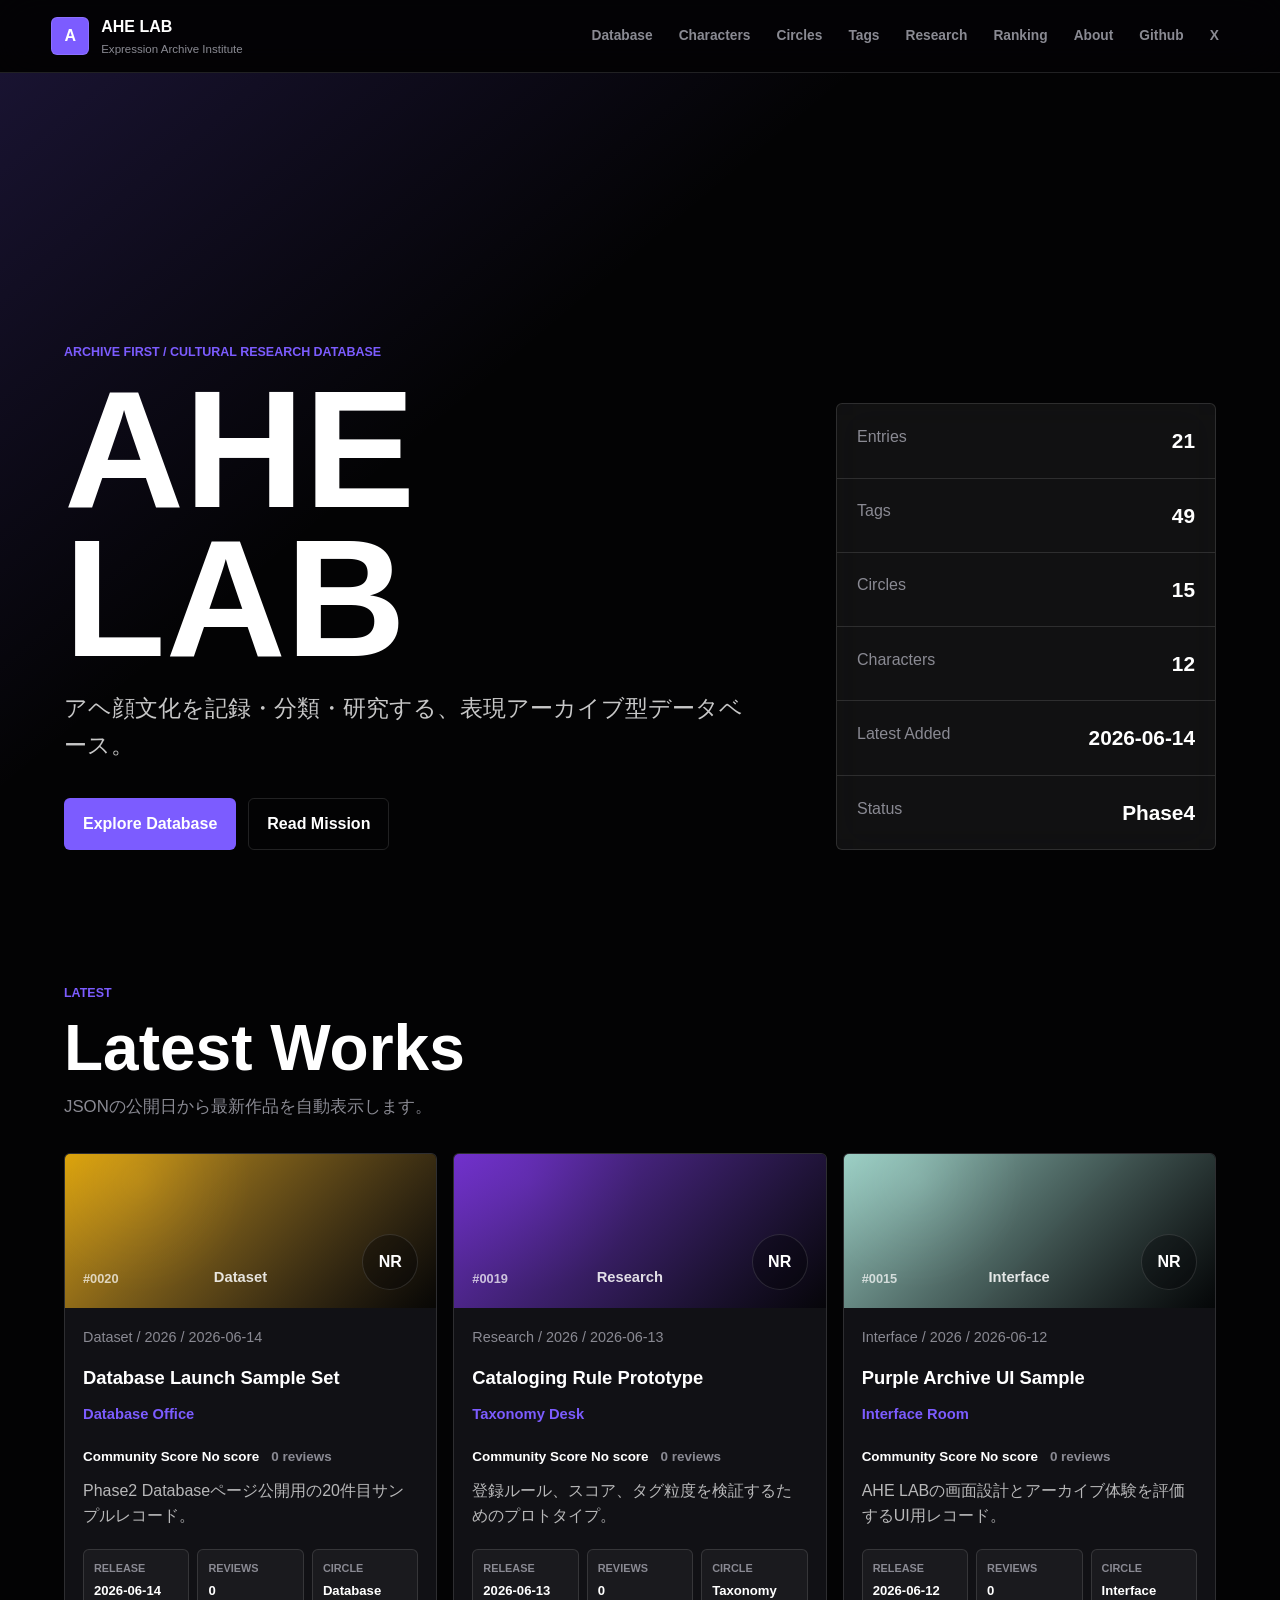
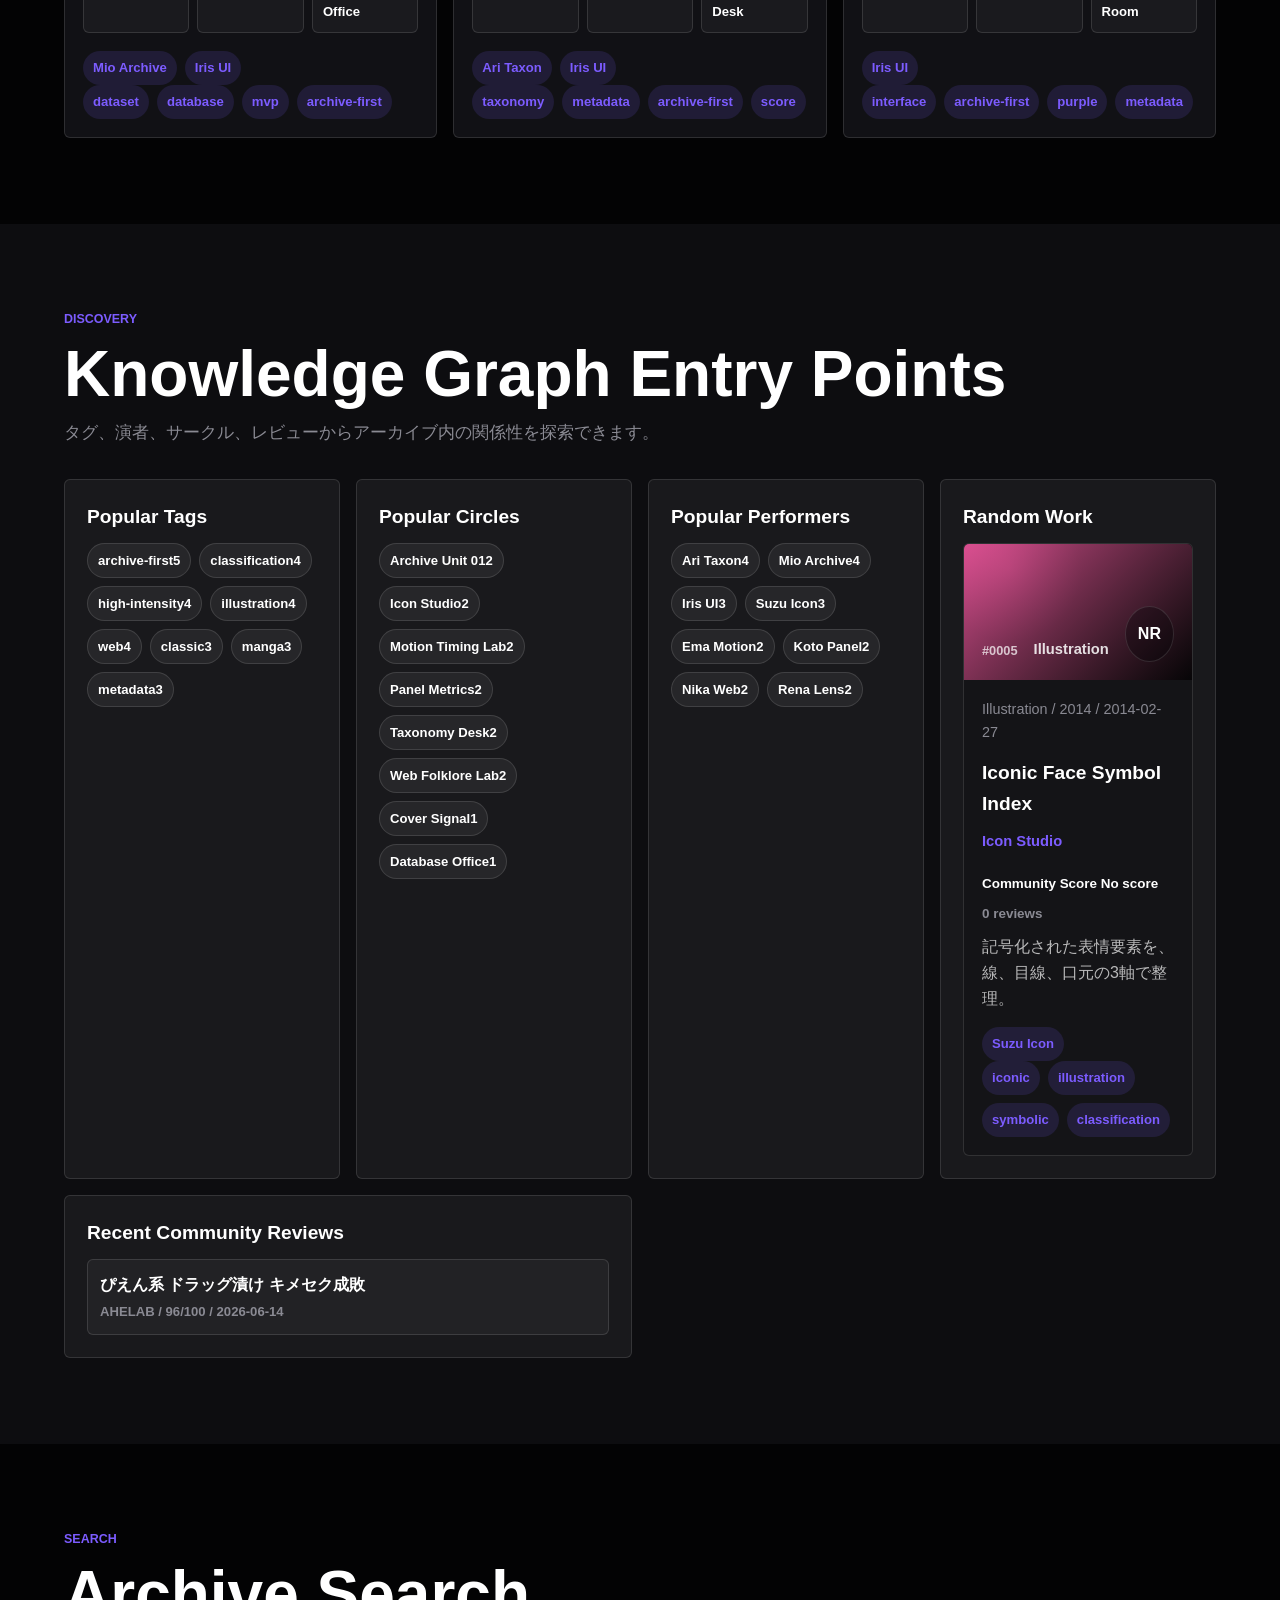
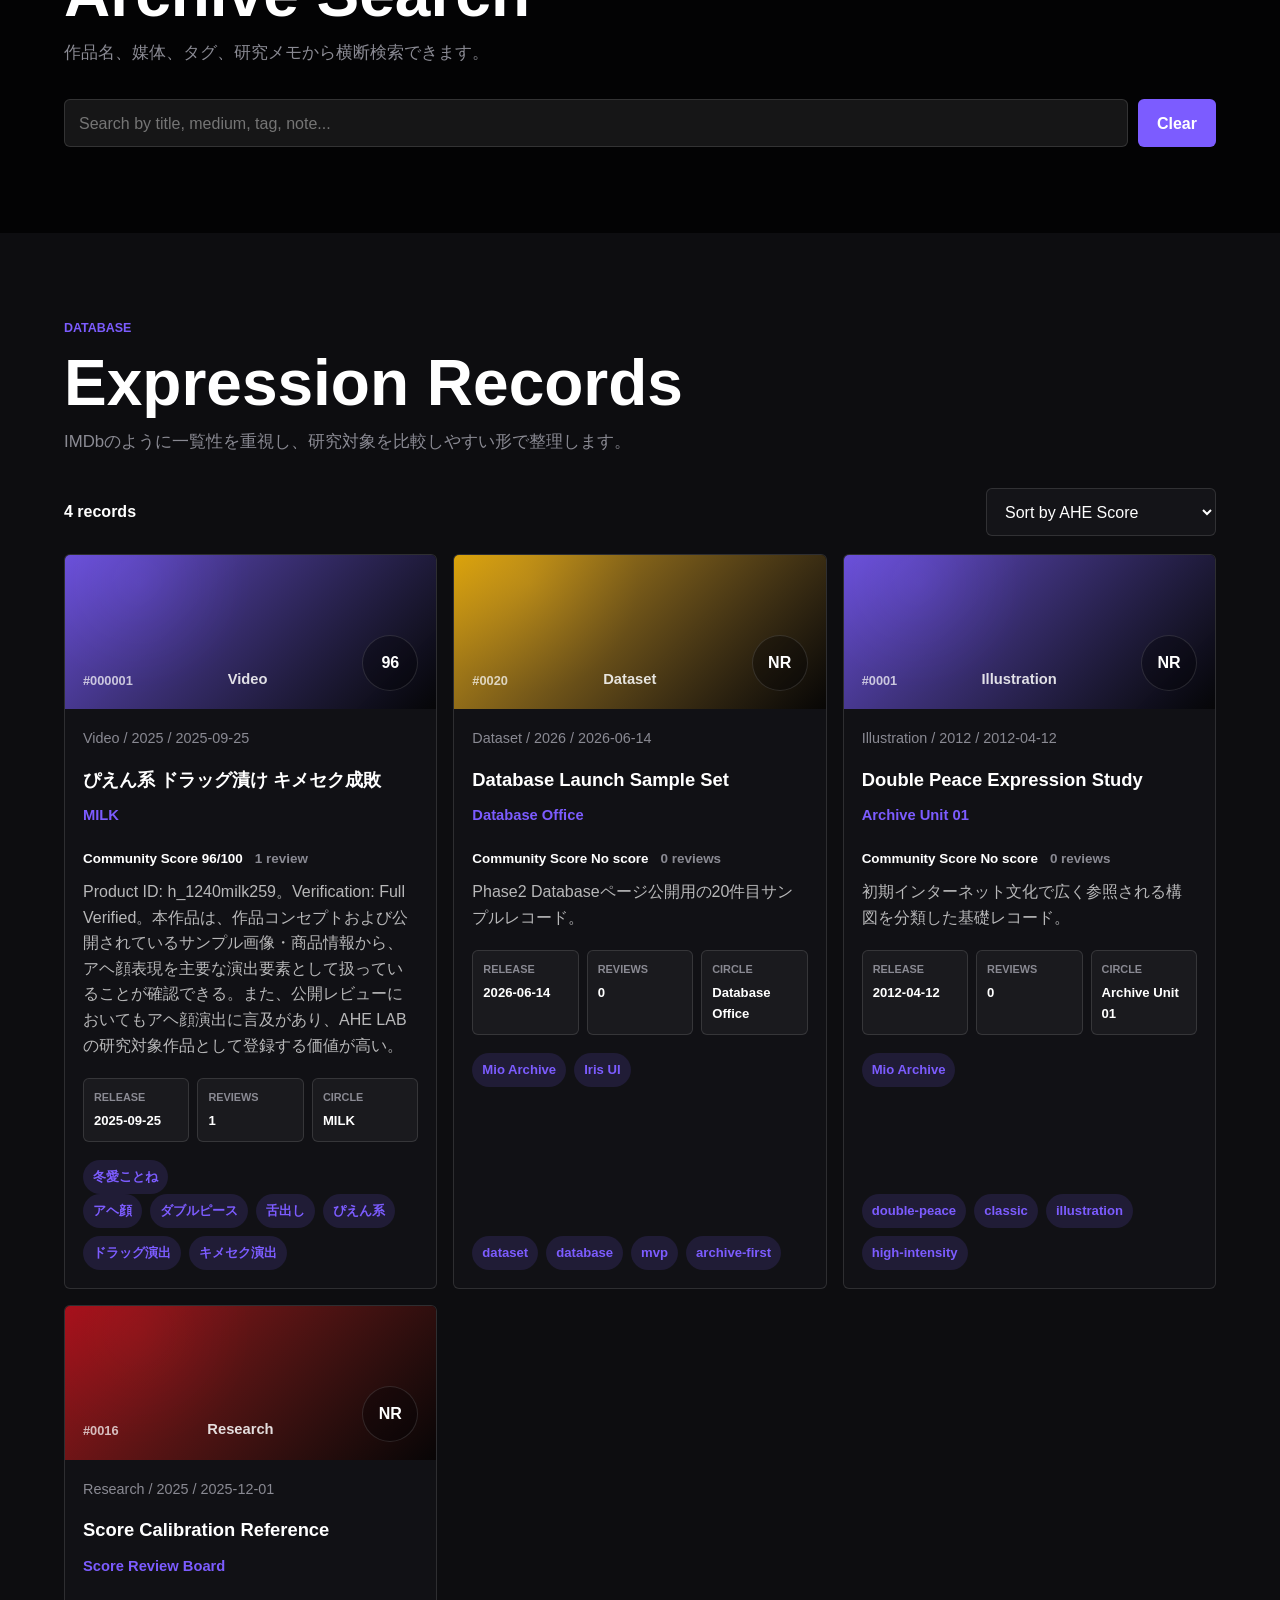
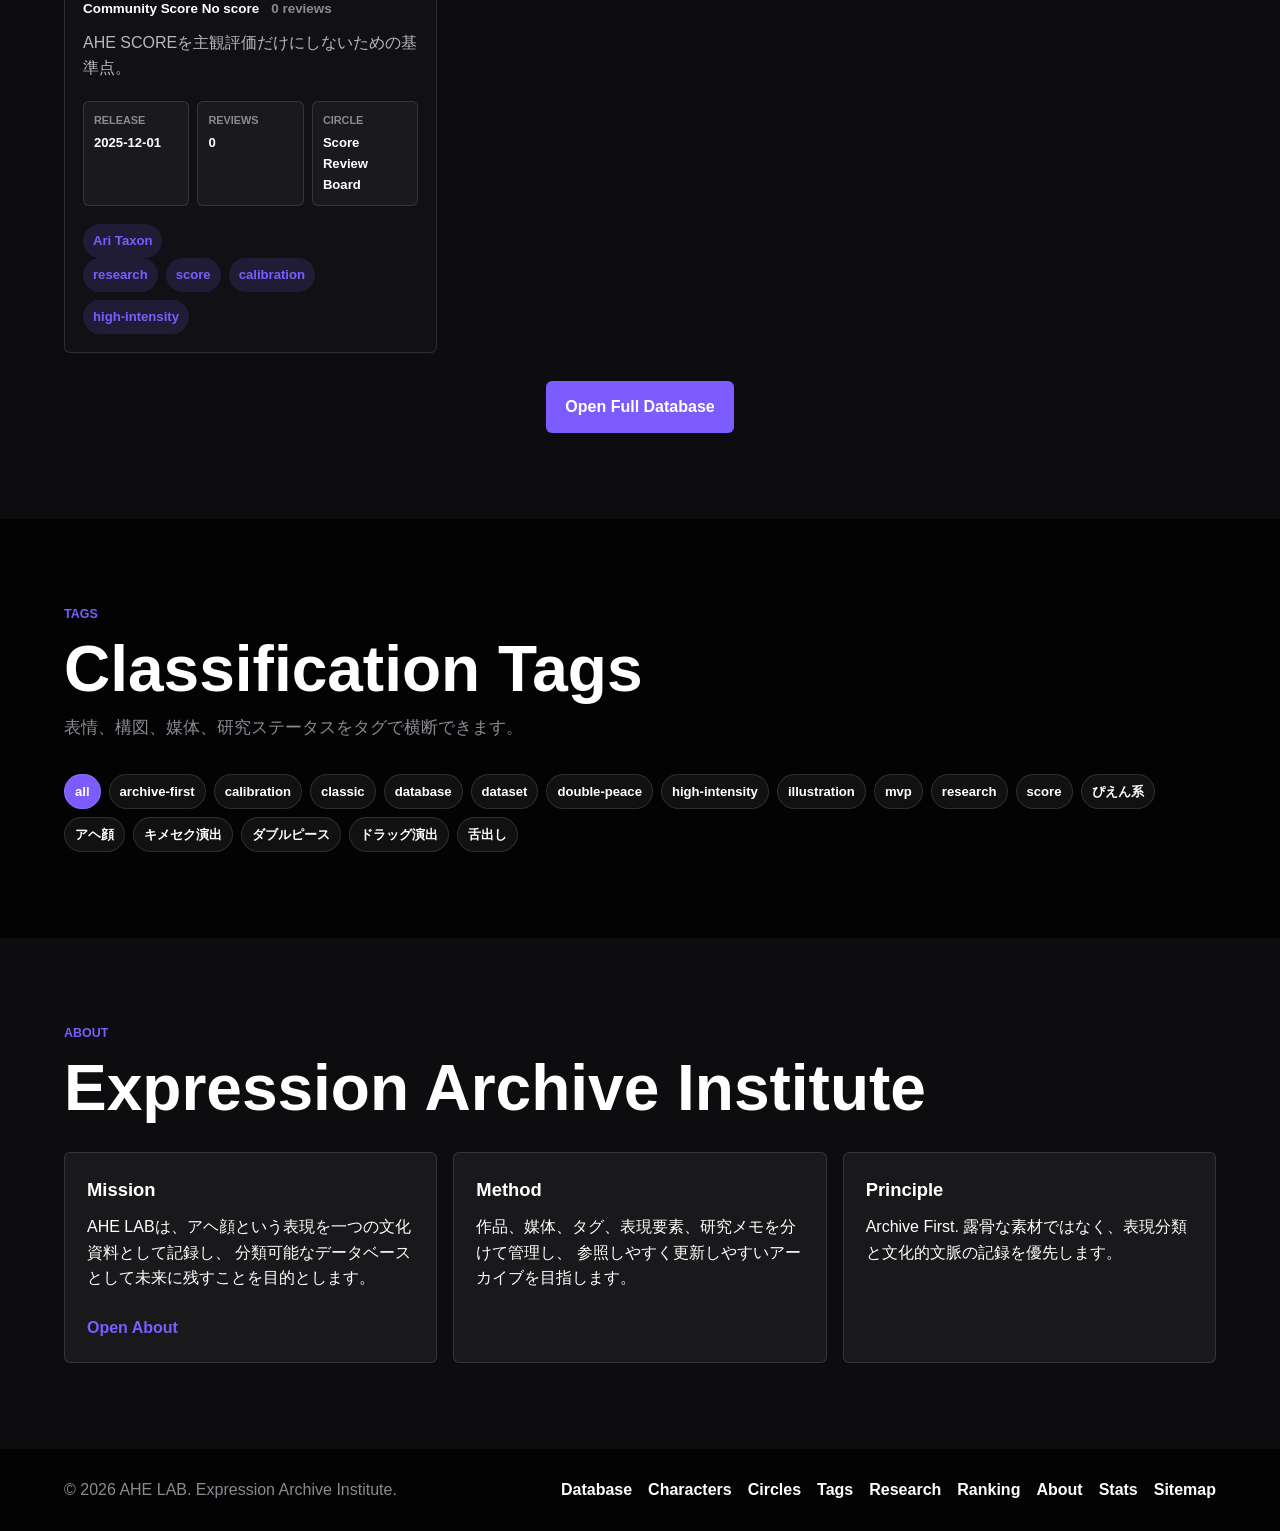
==== index.html @ 8264a179 "Strengthen knowledge graph archive UI" ====
<!DOCTYPE html>
<html lang="ja">
<head>
  <meta charset="UTF-8">
  <meta name="viewport" content="width=device-width, initial-scale=1.0">
  <meta name="description" content="AHE LAB is an Expression Archive Institute for documenting, classifying, and researching ahegao culture.">
  <meta property="og:title" content="AHE LAB | Expression Archive Institute">
  <meta property="og:description" content="AHE LAB is a JSON-driven static database for documenting, classifying, and researching expression archive records.">
  <meta property="og:type" content="website">
  <meta property="og:url" content="index.html">
  <meta name="twitter:card" content="summary">
  <meta name="twitter:title" content="AHE LAB | Expression Archive Institute">
  <meta name="twitter:description" content="A JSON-driven expression archive database built for GitHub Pages.">
  <link rel="canonical" href="index.html">
  <title>AHE LAB | Expression Archive Institute</title>
  <link rel="stylesheet" href="assets/css/style.css?v=7">
</head>
<body data-page="home">
  <div id="site-header"></div>

  <main>
    <section class="hero" id="home" aria-labelledby="hero-title">
      <div class="hero-content">
        <p class="eyebrow">Archive First / Cultural Research Database</p>
        <h1 id="hero-title">AHE LAB</h1>
        <p class="hero-copy">
          アヘ顔文化を記録・分類・研究する、表現アーカイブ型データベース。
        </p>
        <div class="hero-actions" aria-label="Main actions">
          <a class="button primary" href="database.html">Explore Database</a>
          <a class="button secondary" href="#about">Read Mission</a>
        </div>
      </div>

      <aside class="hero-panel" aria-label="Archive snapshot">
        <dl>
          <div>
            <dt>Entries</dt>
            <dd id="entry-count">0</dd>
          </div>
          <div>
            <dt>Tags</dt>
            <dd id="tag-count">0</dd>
          </div>
          <div>
            <dt>Circles</dt>
            <dd id="circle-count">0</dd>
          </div>
          <div>
            <dt>Characters</dt>
            <dd id="character-count">0</dd>
          </div>
          <div>
            <dt>Latest Added</dt>
            <dd id="latest-added-date">-</dd>
          </div>
          <div>
            <dt>Status</dt>
            <dd>Phase4</dd>
          </div>
        </dl>
      </aside>
    </section>

    <section class="section section-dark" aria-labelledby="home-latest-title">
      <div class="section-heading">
        <p class="eyebrow">Latest</p>
        <h2 id="home-latest-title">Latest Works</h2>
        <p>JSONの公開日から最新作品を自動表示します。</p>
      </div>
      <div class="record-grid" id="home-latest-grid"></div>
    </section>

    <section class="section" aria-labelledby="home-discovery-title">
      <div class="section-heading">
        <p class="eyebrow">Discovery</p>
        <h2 id="home-discovery-title">Knowledge Graph Entry Points</h2>
        <p>タグ、演者、サークル、レビューからアーカイブ内の関係性を探索できます。</p>
      </div>
      <div class="home-discovery">
        <article class="home-panel">
          <h3>Popular Tags</h3>
          <div class="tag-cloud" id="home-popular-tags"></div>
        </article>
        <article class="home-panel">
          <h3>Popular Circles</h3>
          <div class="tag-cloud" id="home-popular-circles"></div>
        </article>
        <article class="home-panel">
          <h3>Popular Performers</h3>
          <div class="tag-cloud" id="home-popular-performers"></div>
        </article>
        <article class="home-panel">
          <h3>Random Work</h3>
          <div id="home-random-work"></div>
        </article>
        <article class="home-panel home-panel-wide">
          <h3>Recent Community Reviews</h3>
          <div id="home-recent-reviews"></div>
        </article>
      </div>
    </section>

    <section class="section section-dark" id="search" aria-labelledby="search-title">
      <div class="section-heading">
        <p class="eyebrow">Search</p>
        <h2 id="search-title">Archive Search</h2>
        <p>作品名、媒体、タグ、研究メモから横断検索できます。</p>
      </div>

      <form class="search-bar" role="search">
        <label class="visually-hidden" for="archive-search">Search archive</label>
        <input id="archive-search" type="search" placeholder="Search by title, medium, tag, note..." autocomplete="off">
        <button type="reset" id="clear-search">Clear</button>
      </form>
    </section>

    <section class="section" id="database" aria-labelledby="database-title">
      <div class="section-heading">
        <p class="eyebrow">Database</p>
        <h2 id="database-title">Expression Records</h2>
        <p>IMDbのように一覧性を重視し、研究対象を比較しやすい形で整理します。</p>
      </div>

      <div class="database-toolbar" aria-live="polite">
        <span id="result-count">0 records</span>
        <select id="sort-records" aria-label="Sort records">
          <option value="score">Sort by AHE Score</option>
          <option value="year">Sort by Year</option>
          <option value="title">Sort by Title</option>
        </select>
      </div>

      <div class="record-grid" id="record-grid"></div>
      <div class="section-action">
        <a class="button primary" href="database.html">Open Full Database</a>
      </div>
    </section>

    <section class="section section-dark" id="tags" aria-labelledby="tags-title">
      <div class="section-heading">
        <p class="eyebrow">Tags</p>
        <h2 id="tags-title">Classification Tags</h2>
        <p>表情、構図、媒体、研究ステータスをタグで横断できます。</p>
      </div>

      <div class="tag-cloud" id="tag-cloud" aria-label="Filter by tag"></div>
    </section>

    <section class="section about-section" id="about" aria-labelledby="about-title">
      <div class="section-heading">
        <p class="eyebrow">About</p>
        <h2 id="about-title">Expression Archive Institute</h2>
      </div>

      <div class="about-grid">
        <article>
          <h3>Mission</h3>
          <p>
            AHE LABは、アヘ顔という表現を一つの文化資料として記録し、
            分類可能なデータベースとして未来に残すことを目的とします。
          </p>
          <a class="text-link" href="about.html">Open About</a>
        </article>
        <article>
          <h3>Method</h3>
          <p>
            作品、媒体、タグ、表現要素、研究メモを分けて管理し、
            参照しやすく更新しやすいアーカイブを目指します。
          </p>
        </article>
        <article>
          <h3>Principle</h3>
          <p>
            Archive First. 露骨な素材ではなく、表現分類と文化的文脈の記録を優先します。
          </p>
        </article>
      </div>
    </section>
  </main>

  <div id="site-footer"></div>

  <script src="assets/js/app.js?v=7"></script>
</body>
</html>
---- assets/css/style.css ----
:root {
  --color-black: #030304;
  --color-panel: #0d0d10;
  --color-panel-raised: #141417;
  --color-white: #ffffff;
  --color-soft-white: #f5f5f7;
  --color-muted: #8a8a93;
  --color-line: rgba(255, 255, 255, 0.12);
  --color-purple: #7c5cff;
  --color-purple-soft: rgba(124, 92, 255, 0.14);
  --font-sans: -apple-system, BlinkMacSystemFont, "Segoe UI", sans-serif;
  --max-width: 1240px;
  --radius: 6px;
}

* {
  box-sizing: border-box;
}

html {
  scroll-behavior: smooth;
}

body {
  margin: 0;
  background:
    linear-gradient(180deg, rgba(124, 92, 255, 0.08), transparent 260px),
    var(--color-black);
  color: var(--color-white);
  font-family: var(--font-sans);
  line-height: 1.6;
}

a {
  color: inherit;
  text-decoration: none;
}

button,
input,
select {
  font: inherit;
}

.visually-hidden {
  position: absolute;
  width: 1px;
  height: 1px;
  padding: 0;
  margin: -1px;
  overflow: hidden;
  clip: rect(0, 0, 0, 0);
  white-space: nowrap;
  border: 0;
}

.site-header {
  position: sticky;
  top: 0;
  z-index: 10;
  display: flex;
  align-items: center;
  justify-content: space-between;
  gap: 24px;
  padding: 14px clamp(20px, 4vw, 52px);
  background: rgba(3, 3, 4, 0.9);
  color: var(--color-white);
  border-bottom: 1px solid var(--color-line);
  backdrop-filter: blur(22px);
}

.brand {
  display: inline-flex;
  align-items: center;
  gap: 12px;
  min-width: 210px;
}

.brand-mark {
  display: grid;
  width: 38px;
  height: 38px;
  place-items: center;
  border: 1px solid var(--color-line);
  border-radius: var(--radius);
  background: var(--color-purple);
  font-weight: 800;
}

.brand strong,
.brand small {
  display: block;
}

.brand strong {
  letter-spacing: 0;
}

.brand small {
  color: var(--color-muted);
  font-size: 0.72rem;
}

.site-nav {
  display: flex;
  flex-wrap: wrap;
  justify-content: flex-end;
  gap: 6px;
}

.site-nav a {
  padding: 8px 10px;
  border-radius: var(--radius);
  color: var(--color-muted);
  font-size: 0.86rem;
  font-weight: 800;
}

.site-nav a:hover,
.site-nav a:focus-visible {
  background: var(--color-purple-soft);
  color: var(--color-white);
  outline: none;
}

.hero {
  display: grid;
  grid-template-columns: minmax(0, 1fr) minmax(280px, 380px);
  gap: clamp(28px, 5vw, 72px);
  align-items: end;
  min-height: calc(100vh - 75px);
  padding: clamp(64px, 10vw, 128px) clamp(20px, 5vw, 72px) 48px;
  background:
    linear-gradient(140deg, rgba(124, 92, 255, 0.18), transparent 38%),
    var(--color-black);
  color: var(--color-white);
}

.hero-content {
  max-width: 850px;
}

.eyebrow {
  margin: 0 0 12px;
  color: var(--color-purple);
  font-size: 0.78rem;
  font-weight: 800;
  text-transform: uppercase;
}

h1,
h2,
h3,
p {
  margin-top: 0;
}

h1 {
  margin-bottom: 16px;
  font-size: clamp(4rem, 13vw, 11rem);
  line-height: 0.9;
  letter-spacing: 0;
}

h2 {
  margin-bottom: 14px;
  font-size: clamp(2rem, 5vw, 4.2rem);
  line-height: 1;
}

h3 {
  margin-bottom: 10px;
  font-size: 1.15rem;
}

.hero-copy {
  max-width: 700px;
  color: rgba(255, 255, 255, 0.78);
  font-size: clamp(1.1rem, 2vw, 1.45rem);
}

.hero-actions {
  display: flex;
  flex-wrap: wrap;
  gap: 12px;
  margin-top: 34px;
}

.button,
.search-bar button,
.tag-button {
  display: inline-flex;
  min-height: 44px;
  align-items: center;
  justify-content: center;
  border: 1px solid transparent;
  border-radius: var(--radius);
  cursor: pointer;
  font-weight: 800;
}

.button {
  padding: 12px 18px;
}

.button.primary {
  background: var(--color-purple);
  color: var(--color-white);
}

.button.primary:hover,
.button.primary:focus-visible,
.search-bar button:hover,
.search-bar button:focus-visible {
  background: #6a4df0;
  outline: none;
}

.button.secondary {
  border-color: var(--color-line);
  color: var(--color-white);
}

.hero-panel {
  border: 1px solid var(--color-line);
  border-radius: var(--radius);
  background: rgba(255, 255, 255, 0.06);
  backdrop-filter: blur(18px);
}

.hero-panel dl {
  margin: 0;
}

.hero-panel div {
  display: flex;
  justify-content: space-between;
  gap: 20px;
  padding: 20px;
  border-bottom: 1px solid var(--color-line);
}

.hero-panel div:last-child {
  border-bottom: 0;
}

.hero-panel dt {
  color: var(--color-muted);
}

.hero-panel dd {
  margin: 0;
  font-size: 1.3rem;
  font-weight: 800;
}

.section {
  padding: 86px clamp(20px, 5vw, 72px);
  background: var(--color-panel);
  color: var(--color-white);
}

.section > * {
  max-width: var(--max-width);
  margin-right: auto;
  margin-left: auto;
}

.section-dark {
  background: var(--color-black);
  color: var(--color-white);
}

.section-heading {
  margin-bottom: 32px;
}

.section-heading p:not(.eyebrow) {
  max-width: 680px;
  color: var(--color-muted);
  font-size: 1.05rem;
}

.search-bar {
  display: grid;
  grid-template-columns: minmax(0, 1fr) auto;
  gap: 10px;
}

.search-bar input,
.database-toolbar select {
  width: 100%;
  min-height: 48px;
  border: 1px solid var(--color-line);
  border-radius: var(--radius);
  background: rgba(255, 255, 255, 0.08);
  color: var(--color-white);
  padding: 0 14px;
}

.search-bar button {
  background: var(--color-purple);
  color: var(--color-white);
  padding: 0 18px;
}

.database-toolbar {
  display: flex;
  align-items: center;
  justify-content: space-between;
  gap: 16px;
  margin-bottom: 18px;
}

.advanced-search {
  display: grid;
  grid-template-columns: repeat(5, minmax(0, 1fr));
  gap: 10px;
  margin: 12px 0;
}

.advanced-search label,
.admin-panel label {
  display: grid;
  gap: 6px;
  color: var(--color-muted);
  font-size: 0.78rem;
  font-weight: 900;
  text-transform: uppercase;
}

.advanced-search input,
.advanced-search select,
.admin-panel textarea {
  width: 100%;
  min-height: 44px;
  border: 1px solid var(--color-line);
  border-radius: var(--radius);
  background: rgba(255, 255, 255, 0.08);
  color: var(--color-white);
  padding: 10px 12px;
}

.selected-filter-line {
  color: var(--color-muted);
  font-size: 0.9rem;
}

.database-toolbar span {
  font-weight: 800;
}

.database-toolbar select {
  max-width: 230px;
  border-color: var(--color-line);
  background: #141418;
  color: var(--color-white);
}

.record-grid {
  display: grid;
  grid-template-columns: repeat(3, minmax(0, 1fr));
  gap: 16px;
}

.record-card {
  display: flex;
  min-height: 320px;
  flex-direction: column;
  border: 1px solid var(--color-line);
  border-radius: var(--radius);
  overflow: hidden;
  background: var(--color-panel-raised);
  color: var(--color-white);
  transition: border-color 160ms ease, transform 160ms ease;
}

.record-card:hover {
  border-color: rgba(124, 92, 255, 0.42);
  transform: translateY(-2px);
}

.record-poster {
  display: flex;
  min-height: 136px;
  align-items: flex-end;
  justify-content: space-between;
  gap: 16px;
  padding: 18px;
  background:
    linear-gradient(135deg, color-mix(in srgb, var(--thumb-accent, #7c5cff) 82%, transparent), rgba(5, 5, 6, 0.86)),
    radial-gradient(circle at 20% 18%, color-mix(in srgb, var(--thumb-accent, #7c5cff) 45%, transparent), transparent 34%),
    var(--thumb-bg, var(--color-black));
  color: var(--color-white);
}

.record-link:hover,
.record-link:focus-visible {
  outline: 2px solid var(--color-purple);
  outline-offset: -2px;
}

.record-code {
  color: rgba(255, 255, 255, 0.72);
  font-size: 0.8rem;
  font-weight: 800;
}

.record-thumb-title {
  max-width: 130px;
  color: rgba(255, 255, 255, 0.86);
  font-size: 0.92rem;
  font-weight: 900;
  text-align: center;
}

.record-score {
  display: grid;
  width: 56px;
  height: 56px;
  place-items: center;
  border: 1px solid var(--color-line);
  border-radius: 50%;
  background: rgba(5, 5, 6, 0.34);
  font-weight: 900;
}

.record-body {
  display: flex;
  flex: 1;
  flex-direction: column;
  padding: 18px;
}

.record-meta {
  color: var(--color-muted);
  font-size: 0.9rem;
}

.record-circle {
  margin-bottom: 10px;
  color: var(--color-purple);
  font-size: 0.92rem;
  font-weight: 900;
}

.record-note {
  color: rgba(255, 255, 255, 0.7);
}

.record-statline {
  display: flex;
  flex-wrap: wrap;
  gap: 8px 12px;
  margin: 10px 0;
  color: var(--color-muted);
  font-size: 0.84rem;
  font-weight: 800;
}

.record-statline strong {
  color: var(--color-white);
}

.record-tags,
.tag-cloud,
.entity-links {
  display: flex;
  flex-wrap: wrap;
  gap: 8px;
}

.record-tags {
  margin-top: auto;
}

.section-action {
  display: flex;
  justify-content: center;
  margin-top: 28px;
}

.record-tags a,
.record-tags span,
.entity-links a,
.tag-button {
  min-height: 34px;
  padding: 6px 10px;
  border-radius: 999px;
  font-size: 0.82rem;
  font-weight: 800;
}

.record-tags a,
.record-tags span,
.entity-links a {
  background: var(--color-purple-soft);
  color: var(--color-purple);
}

.record-tags a:hover,
.record-tags a:focus-visible,
.entity-links a:hover,
.entity-links a:focus-visible {
  background: var(--color-purple);
  color: var(--color-white);
  outline: none;
}

.tag-button {
  border-color: var(--color-line);
  background: rgba(255, 255, 255, 0.06);
  color: var(--color-white);
}

.tag-button.is-active,
.tag-button:hover,
.tag-button:focus-visible {
  background: var(--color-purple);
  color: var(--color-white);
  outline: none;
}

.about-grid {
  display: grid;
  grid-template-columns: repeat(3, minmax(0, 1fr));
  gap: 16px;
}

.about-grid article {
  border: 1px solid var(--color-line);
  border-radius: var(--radius);
  padding: 22px;
  background: rgba(255, 255, 255, 0.05);
}

.site-footer {
  display: flex;
  flex-wrap: wrap;
  align-items: center;
  justify-content: space-between;
  gap: 16px;
  padding: 28px clamp(20px, 5vw, 72px);
  background: var(--color-black);
  color: var(--color-muted);
}

.site-footer p {
  margin: 0;
}

.site-footer div {
  display: flex;
  flex-wrap: wrap;
  gap: 16px;
}

.site-footer a {
  color: var(--color-white);
  font-weight: 800;
}

.empty-state {
  grid-column: 1 / -1;
  padding: 32px;
  border: 1px solid var(--color-line);
  border-radius: var(--radius);
  color: var(--color-muted);
  text-align: center;
}

.home-discovery {
  display: grid;
  grid-template-columns: repeat(4, minmax(0, 1fr));
  gap: 16px;
}

.home-panel {
  min-width: 0;
  border: 1px solid var(--color-line);
  border-radius: var(--radius);
  padding: 22px;
  background: rgba(255, 255, 255, 0.05);
}

.home-panel h3 {
  font-size: 1.2rem;
}

.home-panel-wide {
  grid-column: span 2;
}

.text-link {
  display: inline-flex;
  margin-top: 8px;
  color: var(--color-purple);
  font-weight: 900;
}

.breadcrumb,
.back-link {
  max-width: var(--max-width);
  margin-right: auto;
  margin-left: auto;
}

.favorite-button {
  min-height: 44px;
  margin-top: 14px;
  border: 1px solid var(--color-line);
  border-radius: var(--radius);
  background: var(--color-purple);
  color: var(--color-white);
  cursor: pointer;
  font-weight: 900;
  padding: 10px 14px;
}

.work-nav {
  display: grid;
  grid-template-columns: repeat(2, minmax(0, 1fr));
  gap: 12px;
  max-width: var(--max-width);
  margin: 18px auto 0;
}

.work-nav a,
.work-nav span {
  min-height: 52px;
  border: 1px solid var(--color-line);
  border-radius: var(--radius);
  padding: 14px;
  background: rgba(255, 255, 255, 0.05);
  color: var(--color-white);
  font-weight: 900;
}

.work-nav a:last-child {
  text-align: right;
}

.breadcrumb {
  display: flex;
  flex-wrap: wrap;
  gap: 8px;
  margin-bottom: 18px;
  color: var(--color-muted);
  font-size: 0.86rem;
  font-weight: 800;
}

.breadcrumb a:hover,
.breadcrumb a:focus-visible,
.back-link:hover,
.back-link:focus-visible,
.text-link:hover,
.text-link:focus-visible {
  color: var(--color-white);
  outline: none;
}

.breadcrumb strong {
  color: var(--color-white);
}

.back-link {
  display: inline-flex;
  margin-bottom: 16px;
  color: var(--color-purple);
  font-weight: 900;
}

.ranking-grid {
  display: grid;
  grid-template-columns: repeat(3, minmax(0, 1fr));
  gap: 16px;
}

.ranking-list {
  border: 1px solid var(--color-line);
  border-radius: var(--radius);
  padding: 20px;
  background: rgba(255, 255, 255, 0.05);
}

.ranking-list h2 {
  margin-bottom: 18px;
  font-size: 1.35rem;
}

.ranking-list ol {
  display: grid;
  gap: 10px;
  margin: 0;
  padding-left: 22px;
}

.ranking-list li::marker {
  color: var(--color-purple);
  font-weight: 900;
}

.ranking-list a {
  display: grid;
  grid-template-columns: minmax(0, 1fr) auto;
  gap: 12px;
  align-items: center;
  padding: 10px;
  border-radius: var(--radius);
  background: rgba(255, 255, 255, 0.04);
}

.ranking-list span {
  color: var(--color-purple);
  font-weight: 900;
}

.about-grid.expanded {
  grid-template-columns: repeat(2, minmax(0, 1fr));
}

.about-grid.expanded h2 {
  font-size: 1.35rem;
}

.stats-grid {
  display: grid;
  grid-template-columns: repeat(5, minmax(0, 1fr));
  gap: 12px;
  margin-bottom: 18px;
}

.stats-grid article {
  min-height: 140px;
  padding: 18px;
  border: 1px solid var(--color-line);
  border-radius: var(--radius);
  background: rgba(255, 255, 255, 0.05);
}

.stats-grid span {
  display: block;
  color: var(--color-white);
  font-size: clamp(2rem, 5vw, 4rem);
  font-weight: 900;
  line-height: 1;
}

.stats-grid p {
  margin: 10px 0 0;
  color: var(--color-muted);
  font-weight: 900;
}

.stats-tags,
.sitemap-grid {
  margin-top: 18px;
}

.stats-rankings {
  margin-top: 18px;
}

.trend-panel,
.admin-panel {
  margin-top: 18px;
  border: 1px solid var(--color-line);
  border-radius: var(--radius);
  padding: 20px;
  background: rgba(255, 255, 255, 0.05);
}

.trend-chart {
  display: grid;
  gap: 10px;
}

.trend-row {
  display: grid;
  grid-template-columns: 70px minmax(0, 1fr) 40px;
  gap: 12px;
  align-items: center;
}

.trend-row div {
  height: 12px;
  border-radius: 999px;
  background: rgba(255, 255, 255, 0.08);
  overflow: hidden;
}

.trend-row b {
  display: block;
  height: 100%;
  border-radius: inherit;
  background: var(--color-purple);
}

.admin-grid {
  display: grid;
  grid-template-columns: minmax(0, 1fr) minmax(280px, 420px);
  gap: 16px;
}

.admin-panel textarea {
  min-height: 300px;
  font-family: ui-monospace, SFMono-Regular, Menlo, monospace;
  text-transform: none;
}

.import-result {
  margin-bottom: 18px;
  color: var(--color-muted);
}

.section-note {
  max-width: 720px;
  color: var(--color-muted);
}

.related-grid {
  margin-top: 16px;
}

.database-page {
  background: var(--color-black);
  color: var(--color-white);
}

.database-page .site-header {
  background: rgba(5, 5, 6, 0.96);
}

.site-nav a[aria-current="page"] {
  background: var(--color-purple);
  color: var(--color-white);
}

.database-hero {
  display: grid;
  grid-template-columns: minmax(0, 1fr) minmax(280px, 520px);
  gap: clamp(28px, 5vw, 72px);
  align-items: end;
  padding: clamp(56px, 8vw, 104px) clamp(20px, 5vw, 72px) 44px;
  border-bottom: 1px solid var(--color-line);
  background:
    linear-gradient(135deg, rgba(124, 92, 255, 0.24), transparent 36%),
    linear-gradient(180deg, rgba(255, 255, 255, 0.06), transparent 42%),
    var(--color-black);
}

.database-hero h1 {
  max-width: 820px;
  margin-bottom: 18px;
  font-size: clamp(3.8rem, 10vw, 8.4rem);
}

.database-hero p:not(.eyebrow) {
  max-width: 720px;
  color: rgba(255, 255, 255, 0.72);
  font-size: clamp(1rem, 1.6vw, 1.28rem);
}

.database-metrics {
  display: grid;
  grid-template-columns: repeat(3, minmax(0, 1fr));
  gap: 10px;
}

.database-metrics article {
  min-height: 132px;
  padding: 18px;
  border: 1px solid var(--color-line);
  border-radius: var(--radius);
  background: rgba(255, 255, 255, 0.06);
}

.database-metrics span {
  display: block;
  margin-bottom: 8px;
  color: var(--color-white);
  font-size: clamp(1.8rem, 4vw, 3.2rem);
  font-weight: 900;
  line-height: 1;
}

.database-metrics p {
  margin: 0;
  color: var(--color-muted);
  font-size: 0.82rem;
  font-weight: 800;
  text-transform: uppercase;
}

.database-workspace {
  display: grid;
  grid-template-columns: 270px minmax(0, 1fr);
  gap: 24px;
  padding: 28px clamp(20px, 5vw, 72px) 80px;
}

.database-sidebar {
  position: sticky;
  top: 92px;
  align-self: start;
  max-height: calc(100vh - 112px);
  padding: 20px;
  border: 1px solid var(--color-line);
  border-radius: var(--radius);
  overflow: auto;
  background: rgba(255, 255, 255, 0.05);
}

.sidebar-heading h2,
.database-control-panel h2 {
  margin-bottom: 0;
  font-size: 1.35rem;
}

.database-tag-cloud {
  margin-top: 18px;
}

.database-results {
  min-width: 0;
}

.database-control-panel {
  margin-bottom: 18px;
  padding: 20px;
  border: 1px solid var(--color-line);
  border-radius: var(--radius);
  background: rgba(255, 255, 255, 0.05);
}

.database-search {
  margin: 18px 0;
}

.database-page-toolbar {
  margin-bottom: 0;
}

.database-page-toolbar select {
  border-color: var(--color-line);
  background: #141418;
  color: var(--color-white);
}

.database-grid {
  display: grid;
  grid-template-columns: repeat(3, minmax(0, 1fr));
  gap: 16px;
}

.database-card {
  border-color: var(--color-line);
  background: #111115;
  color: var(--color-white);
}

.database-card .record-poster {
  min-height: 154px;
}

.database-card .record-note {
  color: rgba(255, 255, 255, 0.7);
}

.database-card .record-meta {
  color: var(--color-muted);
}

.record-details {
  display: grid;
  grid-template-columns: repeat(3, minmax(0, 1fr));
  gap: 8px;
  margin: 4px 0 18px;
}

.record-details div {
  min-width: 0;
  padding: 10px;
  border: 1px solid var(--color-line);
  border-radius: var(--radius);
  background: rgba(255, 255, 255, 0.04);
}

.record-details dt {
  color: var(--color-muted);
  font-size: 0.68rem;
  font-weight: 800;
  text-transform: uppercase;
}

.record-details dd {
  margin: 3px 0 0;
  color: var(--color-white);
  font-size: 0.82rem;
  font-weight: 800;
  overflow-wrap: anywhere;
}

.record-details a {
  color: var(--color-white);
}

.detail-page,
.listing-page {
  padding: clamp(48px, 8vw, 92px) clamp(20px, 5vw, 72px) 80px;
}

.detail-page > *,
.listing-page > * {
  max-width: var(--max-width);
  margin-right: auto;
  margin-left: auto;
}

.detail-hero {
  padding-bottom: 34px;
  border-bottom: 1px solid var(--color-line);
}

.detail-hero.compact {
  margin-bottom: 24px;
}

.detail-hero h1 {
  max-width: 920px;
  margin-bottom: 18px;
  font-size: clamp(3rem, 8vw, 7rem);
}

.detail-hero p:not(.eyebrow) {
  max-width: 760px;
  color: rgba(255, 255, 255, 0.72);
  font-size: 1.08rem;
}

.work-overview {
  display: grid;
  grid-template-columns: minmax(210px, 300px) minmax(0, 1fr);
  gap: clamp(22px, 4vw, 42px);
  padding: clamp(18px, 3vw, 28px);
  border: 1px solid var(--color-line);
  border-radius: var(--radius);
  background: rgba(255, 255, 255, 0.035);
  box-shadow: inset 0 1px 0 rgba(255, 255, 255, 0.04);
}

.work-cover-placeholder {
  display: grid;
  min-height: 380px;
  align-content: end;
  gap: 8px;
  padding: 18px;
  border: 1px solid var(--color-line);
  border-radius: var(--radius);
  background:
    linear-gradient(135deg, color-mix(in srgb, var(--thumb-accent) 46%, transparent), transparent),
    linear-gradient(180deg, transparent 42%, rgba(0, 0, 0, 0.55)),
    var(--thumb-bg);
}

.work-cover-placeholder span {
  color: var(--color-white);
  font-size: 2rem;
  font-weight: 900;
}

.work-cover-placeholder small {
  color: rgba(255, 255, 255, 0.62);
  font-weight: 900;
  text-transform: uppercase;
}

.work-overview-body h1 {
  max-width: 920px;
  margin-bottom: 18px;
  font-size: clamp(2.6rem, 6.4vw, 5.6rem);
  line-height: 0.95;
}

.work-community-score {
  display: flex;
  align-items: baseline;
  flex-wrap: wrap;
  gap: 10px 14px;
  margin: 0 0 18px;
  padding: 14px 16px;
  border: 1px solid rgba(124, 92, 255, 0.45);
  border-radius: var(--radius);
  background: rgba(124, 92, 255, 0.12);
}

.work-community-score span,
.work-community-score small {
  color: var(--color-muted);
  font-weight: 900;
}

.work-community-score strong {
  color: var(--color-white);
  font-size: 1.9rem;
  font-weight: 900;
}

.work-header-meta {
  display: grid;
  grid-template-columns: repeat(3, minmax(0, 1fr));
  gap: 10px;
  max-width: 100%;
  margin: 22px 0 0;
}

.work-header-meta div {
  padding: 16px;
  border: 1px solid var(--color-line);
  border-radius: var(--radius);
  background: rgba(255, 255, 255, 0.05);
}

.work-header-meta dt {
  color: var(--color-muted);
  font-size: 0.72rem;
  font-weight: 900;
  text-transform: uppercase;
}

.work-header-meta dd {
  margin: 5px 0 0;
  color: var(--color-white);
  font-weight: 900;
}

.work-header-meta a {
  color: var(--color-white);
}

.work-header-meta dd .entity-links,
.work-header-meta dd a {
  display: inline-flex;
  flex-wrap: wrap;
  gap: 6px;
}

.work-header-tags {
  margin-top: 16px;
}

.work-external-inline {
  display: flex;
  flex-wrap: wrap;
  align-items: center;
  gap: 8px;
  margin-top: 14px;
}

.work-external-inline span {
  color: var(--color-muted);
  font-size: 0.78rem;
  font-weight: 900;
  text-transform: uppercase;
}

.work-external-inline a,
.work-external-inline b {
  display: inline-flex;
  min-height: 32px;
  align-items: center;
  padding: 5px 10px;
  border: 1px solid var(--color-line);
  border-radius: 999px;
  color: var(--color-white);
  font-size: 0.82rem;
  font-weight: 900;
}

.work-external-inline b {
  color: var(--color-muted);
}

.detail-layout {
  display: grid;
  grid-template-columns: minmax(220px, 300px) minmax(0, 1fr);
  gap: 18px;
  margin-top: 24px;
}

.detail-score {
  display: grid;
  min-height: 260px;
  place-items: center;
  border: 1px solid var(--color-line);
  border-radius: var(--radius);
  background:
    linear-gradient(135deg, rgba(124, 92, 255, 0.7), rgba(255, 255, 255, 0.04)),
    #111115;
  text-align: center;
}

.detail-score span {
  display: block;
  font-size: clamp(4rem, 9vw, 7rem);
  font-weight: 900;
  line-height: 1;
}

.detail-score p {
  margin: 10px 0 0;
  color: rgba(255, 255, 255, 0.72);
  font-weight: 900;
}

.detail-meta {
  display: grid;
  grid-template-columns: repeat(2, minmax(0, 1fr));
  gap: 10px;
  margin: 0;
}

.detail-meta div,
.detail-section,
.index-grid a {
  border: 1px solid var(--color-line);
  border-radius: var(--radius);
  background: rgba(255, 255, 255, 0.05);
}

.detail-meta div {
  padding: 18px;
}

.detail-meta dt {
  color: var(--color-muted);
  font-size: 0.76rem;
  font-weight: 900;
  text-transform: uppercase;
}

.detail-meta dd {
  margin: 5px 0 0;
  color: var(--color-white);
  font-size: 1.05rem;
  font-weight: 800;
}

.detail-meta a {
  color: var(--color-white);
}

.detail-section {
  margin-top: 18px;
  padding: 22px;
}

.detail-section h2 {
  font-size: 1.4rem;
}

.score-breakdown,
.metadata-grid {
  margin-top: 16px;
}

.note-grid {
  display: grid;
  grid-template-columns: repeat(2, minmax(0, 1fr));
  gap: 14px;
}

.note-grid h2 {
  grid-column: 1 / -1;
}

.note-grid article,
.tag-category {
  min-width: 0;
  padding: 16px;
  border: 1px solid var(--color-line);
  border-radius: var(--radius);
  background: rgba(0, 0, 0, 0.18);
}

.note-grid h3,
.tag-category h3 {
  margin: 0 0 10px;
  color: var(--color-muted);
  font-size: 0.78rem;
  font-weight: 900;
  text-transform: uppercase;
}

.note-grid p {
  margin: 0;
  color: rgba(255, 255, 255, 0.72);
  line-height: 1.7;
}

.tag-category-grid {
  display: grid;
  grid-template-columns: repeat(2, minmax(0, 1fr));
  gap: 14px;
  margin-top: 16px;
}

.rating-standard-grid {
  display: grid;
  grid-template-columns: repeat(2, minmax(0, 1fr));
  gap: 10px;
  margin-top: 16px;
}

.rating-standard-item,
.rating-standard-total {
  display: flex;
  align-items: center;
  justify-content: space-between;
  gap: 14px;
  padding: 16px;
  border: 1px solid var(--color-line);
  border-radius: var(--radius);
  background: rgba(0, 0, 0, 0.18);
}

.rating-standard-item span,
.rating-standard-total span {
  color: var(--color-muted);
  font-size: 0.84rem;
  font-weight: 900;
}

.rating-standard-item strong,
.rating-standard-total strong {
  color: var(--color-white);
  font-size: 1rem;
  font-weight: 900;
  white-space: nowrap;
}

.rating-standard-total {
  margin-top: 12px;
  border-color: rgba(124, 92, 255, 0.5);
  background: linear-gradient(135deg, rgba(124, 92, 255, 0.22), rgba(255, 255, 255, 0.04));
}

.rating-standard-total strong {
  font-size: 1.3rem;
}

.score-summary {
  border-color: rgba(124, 92, 255, 0.45);
  background: linear-gradient(135deg, rgba(124, 92, 255, 0.22), rgba(255, 255, 255, 0.05));
}

.community-score-value {
  margin-top: 10px;
  color: var(--color-white);
  font-size: clamp(3rem, 8vw, 5rem);
  font-weight: 900;
  line-height: 1;
}

.score-summary p {
  margin: 10px 0 0;
  color: rgba(255, 255, 255, 0.72);
  font-weight: 800;
}

.review-breakdown {
  display: grid;
  gap: 10px;
  margin-top: 16px;
}

.review-rating-list {
  display: grid;
  grid-template-columns: repeat(2, minmax(0, 1fr));
  gap: 8px;
  margin: 16px 0 0;
}

.review-rating-list div {
  display: flex;
  align-items: center;
  justify-content: space-between;
  gap: 12px;
  padding: 10px 12px;
  border: 1px solid var(--color-line);
  border-radius: var(--radius);
  background: rgba(255, 255, 255, 0.04);
}

.review-rating-list dt,
.review-rating-list dd {
  margin: 0;
  font-weight: 900;
}

.review-rating-list dt {
  color: var(--color-muted);
  font-size: 0.8rem;
}

.review-rating-list dd {
  color: var(--color-white);
}

.breakdown-row {
  display: grid;
  grid-template-columns: minmax(110px, 180px) minmax(0, 1fr) minmax(56px, auto);
  align-items: center;
  gap: 12px;
  padding: 14px 16px;
  border: 1px solid var(--color-line);
  border-radius: var(--radius);
  background: rgba(0, 0, 0, 0.18);
}

.breakdown-row span {
  color: var(--color-muted);
  font-size: 0.86rem;
  font-weight: 900;
}

.breakdown-row strong {
  margin: 0;
  color: var(--color-white);
  font-weight: 900;
}

.rating-meter {
  display: block;
  height: 10px;
  overflow: hidden;
  border: 1px solid rgba(124, 92, 255, 0.32);
  border-radius: 999px;
  background: rgba(255, 255, 255, 0.08);
}

.rating-meter span {
  display: block;
  height: 100%;
  border-radius: inherit;
  background: var(--color-purple);
}

.review-cta p {
  max-width: 720px;
  color: rgba(255, 255, 255, 0.72);
  line-height: 1.7;
}

.review-cta button {
  min-height: 44px;
  margin-top: 8px;
  padding: 0 18px;
  border: 1px solid var(--color-purple);
  border-radius: var(--radius);
  background: var(--color-purple);
  color: var(--color-white);
  font-weight: 900;
  cursor: pointer;
}

.review-cta-message {
  margin-top: 12px;
  color: var(--color-white);
  font-weight: 900;
}

.community-review {
  margin-top: 16px;
  padding: 18px;
  border: 1px solid var(--color-line);
  border-radius: var(--radius);
  background: rgba(0, 0, 0, 0.18);
}

.community-review header {
  display: flex;
  align-items: flex-start;
  justify-content: space-between;
  gap: 16px;
}

.community-review h3,
.community-review p {
  margin: 0;
}

.community-review header p,
.community-review time,
.helpful-count {
  color: var(--color-muted);
  font-size: 0.86rem;
  font-weight: 800;
}

.review-score {
  margin-top: 14px !important;
  color: var(--color-white);
  font-weight: 900;
}

.review-comment {
  margin-top: 16px;
}

.review-comment h4 {
  margin: 0 0 8px;
  color: var(--color-muted);
  font-size: 0.78rem;
  text-transform: uppercase;
}

.review-comment p {
  color: rgba(255, 255, 255, 0.72);
  line-height: 1.7;
}

.helpful-count {
  margin-top: 14px !important;
}

.external-link-grid {
  display: grid;
  grid-template-columns: repeat(3, minmax(0, 1fr));
  gap: 10px;
  margin-top: 16px;
}

.external-link-grid > a,
.external-link-grid > span {
  display: block;
  min-width: 0;
  padding: 16px;
  border: 1px solid var(--color-line);
  border-radius: var(--radius);
  background: rgba(0, 0, 0, 0.18);
}

.external-link-grid a {
  color: var(--color-white);
}

.external-link-grid strong,
.external-link-grid small,
.external-link-grid a span {
  display: block;
}

.external-link-grid small,
.external-link-grid a span {
  margin-top: 6px;
  color: var(--color-muted);
  font-size: 0.82rem;
  font-weight: 800;
}

.index-grid {
  display: grid;
  grid-template-columns: repeat(4, minmax(0, 1fr));
  gap: 12px;
}

.index-grid a {
  display: block;
  min-height: 112px;
  padding: 18px;
}

.index-grid strong,
.index-grid span {
  display: block;
}

.index-grid strong {
  color: var(--color-white);
}

.index-grid span {
  margin-top: 8px;
  color: var(--color-muted);
  font-size: 0.86rem;
}

.index-grid a:hover,
.index-grid a:focus-visible {
  border-color: var(--color-purple);
  outline: none;
}

.entity-hero {
  display: grid;
  grid-template-columns: minmax(0, 1fr) minmax(320px, 460px);
  gap: 24px;
  align-items: end;
  margin-bottom: 24px;
  padding-bottom: 28px;
  border-bottom: 1px solid var(--color-line);
}

.entity-hero h1 {
  max-width: 920px;
  margin-bottom: 18px;
  font-size: clamp(3rem, 8vw, 6.6rem);
}

.entity-hero p:not(.eyebrow) {
  max-width: 760px;
  color: rgba(255, 255, 255, 0.72);
  font-size: 1.04rem;
  line-height: 1.7;
}

.entity-metrics {
  display: grid;
  grid-template-columns: repeat(3, minmax(0, 1fr));
  gap: 10px;
}

.entity-metrics article,
.graph-grid article,
.entity-link-list a,
.compact-work-list a,
.review-feed a,
.timeline-list li {
  border: 1px solid var(--color-line);
  border-radius: var(--radius);
  background: rgba(255, 255, 255, 0.045);
}

.entity-metrics article {
  min-height: 110px;
  padding: 16px;
}

.entity-metrics span {
  display: block;
  color: var(--color-white);
  font-size: clamp(1.8rem, 4vw, 3rem);
  font-weight: 900;
  line-height: 1;
}

.entity-metrics p {
  margin: 8px 0 0;
  color: var(--color-muted);
  font-size: 0.76rem;
  font-weight: 900;
  text-transform: uppercase;
}

.graph-grid {
  display: grid;
  grid-template-columns: repeat(2, minmax(0, 1fr));
  gap: 14px;
  margin-top: 16px;
}

.entity-graph-grid {
  margin-bottom: 24px;
}

.graph-grid article {
  min-width: 0;
  padding: 18px;
}

.graph-grid h2,
.graph-grid h3 {
  margin: 0 0 14px;
  color: var(--color-white);
  font-size: 1.06rem;
}

.entity-link-list,
.compact-work-list,
.review-feed,
.timeline-list {
  display: grid;
  gap: 8px;
}

.entity-link-list a,
.compact-work-list a,
.review-feed a,
.timeline-list li {
  display: grid;
  gap: 4px;
  padding: 12px;
}

.entity-link-list strong,
.compact-work-list strong,
.review-feed strong,
.timeline-list strong {
  color: var(--color-white);
}

.entity-link-list span,
.compact-work-list span,
.review-feed span,
.timeline-list span {
  color: var(--color-muted);
  font-size: 0.82rem;
  font-weight: 800;
}

.entity-link-list a:hover,
.entity-link-list a:focus-visible,
.compact-work-list a:hover,
.compact-work-list a:focus-visible,
.review-feed a:hover,
.review-feed a:focus-visible {
  border-color: var(--color-purple);
  outline: none;
}

.timeline-list {
  margin: 0;
  padding: 0;
  list-style: none;
}

.database-page .empty-state {
  border-color: var(--color-line);
  background: rgba(255, 255, 255, 0.04);
}

@media (max-width: 860px) {
  .site-header,
  .database-toolbar {
    align-items: flex-start;
    flex-direction: column;
  }

  .site-nav {
    justify-content: flex-start;
  }

.hero,
  .database-hero,
  .database-workspace,
  .work-overview,
  .work-header-meta,
  .detail-layout,
  .note-grid,
  .tag-category-grid,
  .rating-standard-grid,
  .review-rating-list,
  .external-link-grid,
  .home-discovery,
  .entity-hero,
  .entity-metrics,
  .graph-grid,
  .advanced-search,
  .admin-grid,
  .work-nav,
  .record-grid,
  .database-grid,
  .index-grid,
  .ranking-grid,
  .stats-grid,
  .about-grid {
    grid-template-columns: 1fr;
  }

  .hero {
    min-height: auto;
  }

  .database-sidebar {
    position: static;
    max-height: none;
  }

  .database-metrics {
    grid-template-columns: 1fr;
  }
}

@media (max-width: 560px) {
  .site-header {
    position: static;
  }

  .brand {
    min-width: 0;
  }

  .search-bar {
    grid-template-columns: 1fr;
  }

  .database-workspace {
    padding-top: 20px;
  }

  .database-control-panel,
  .database-sidebar {
    padding: 16px;
  }

  .record-details {
    grid-template-columns: 1fr;
  }

  .detail-meta {
    grid-template-columns: 1fr;
  }

  .breakdown-row {
    grid-template-columns: 1fr;
  }

  .community-review header {
    flex-direction: column;
  }
}
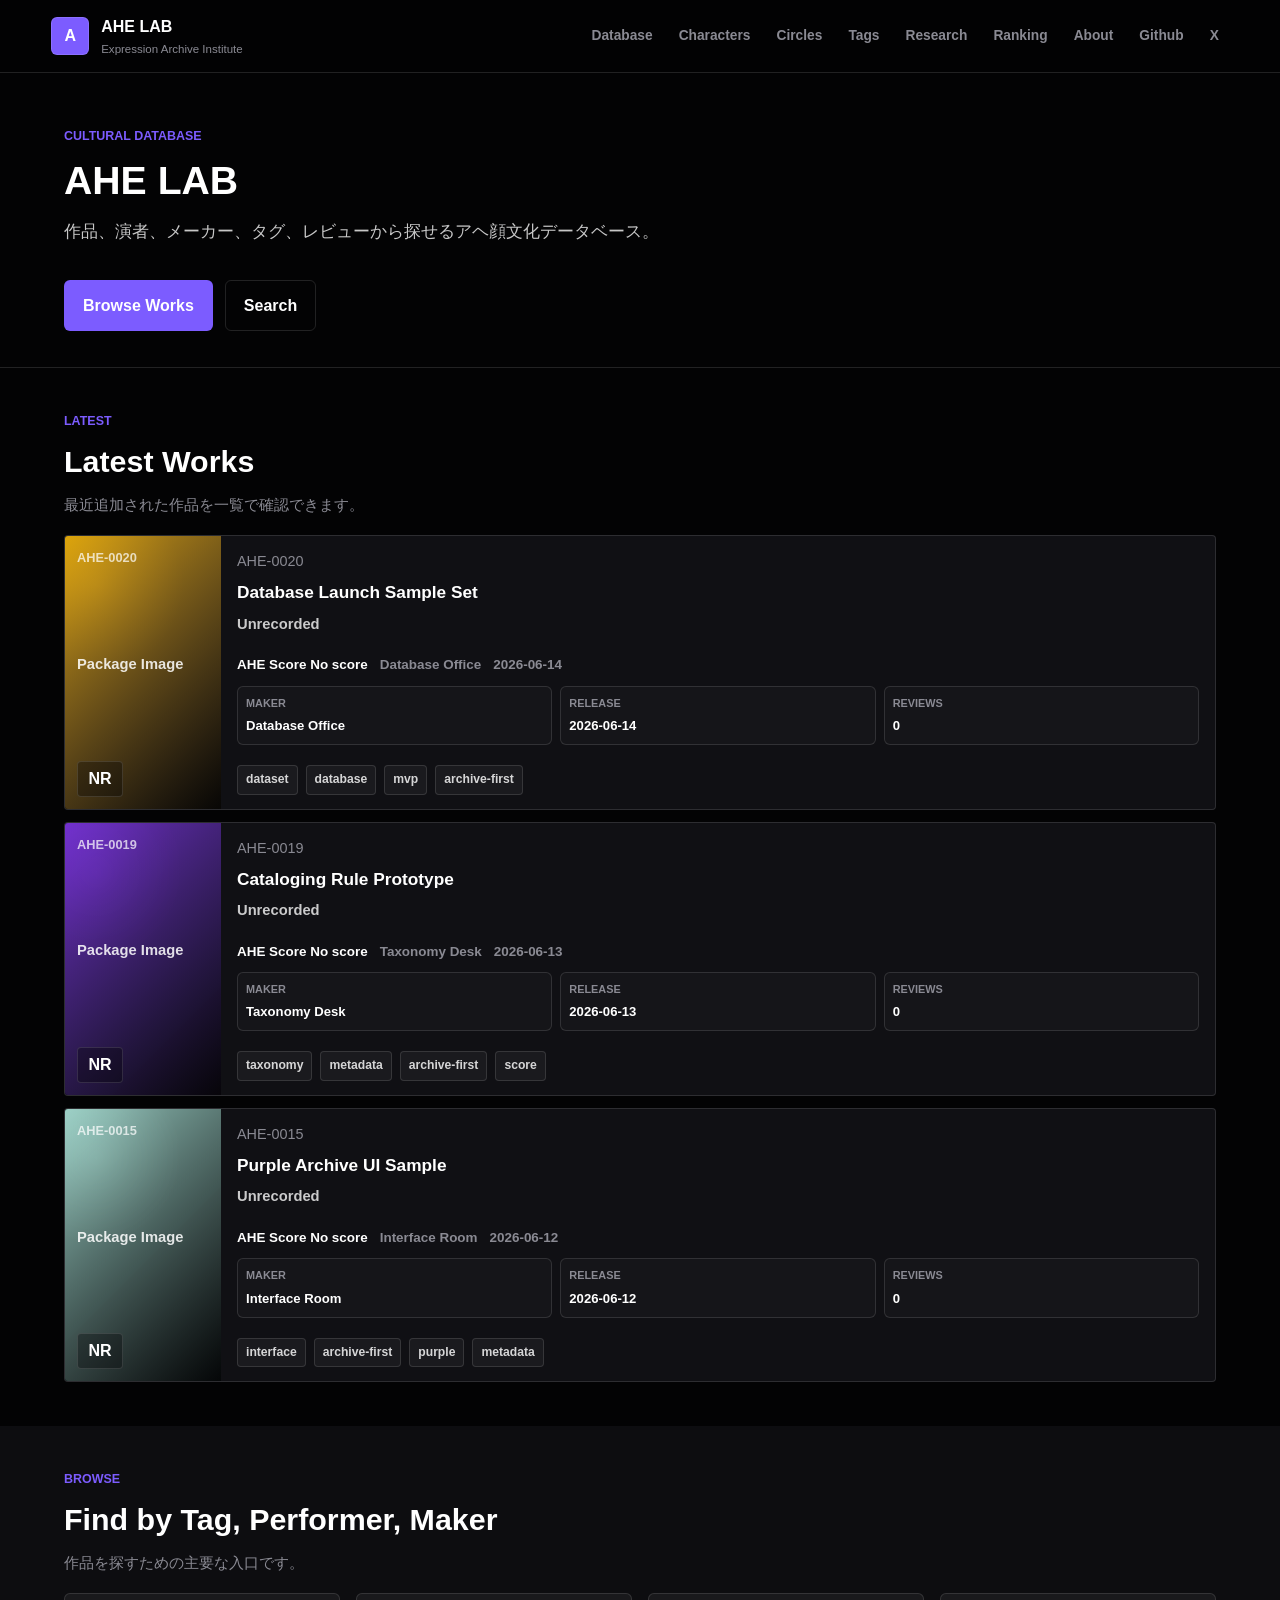
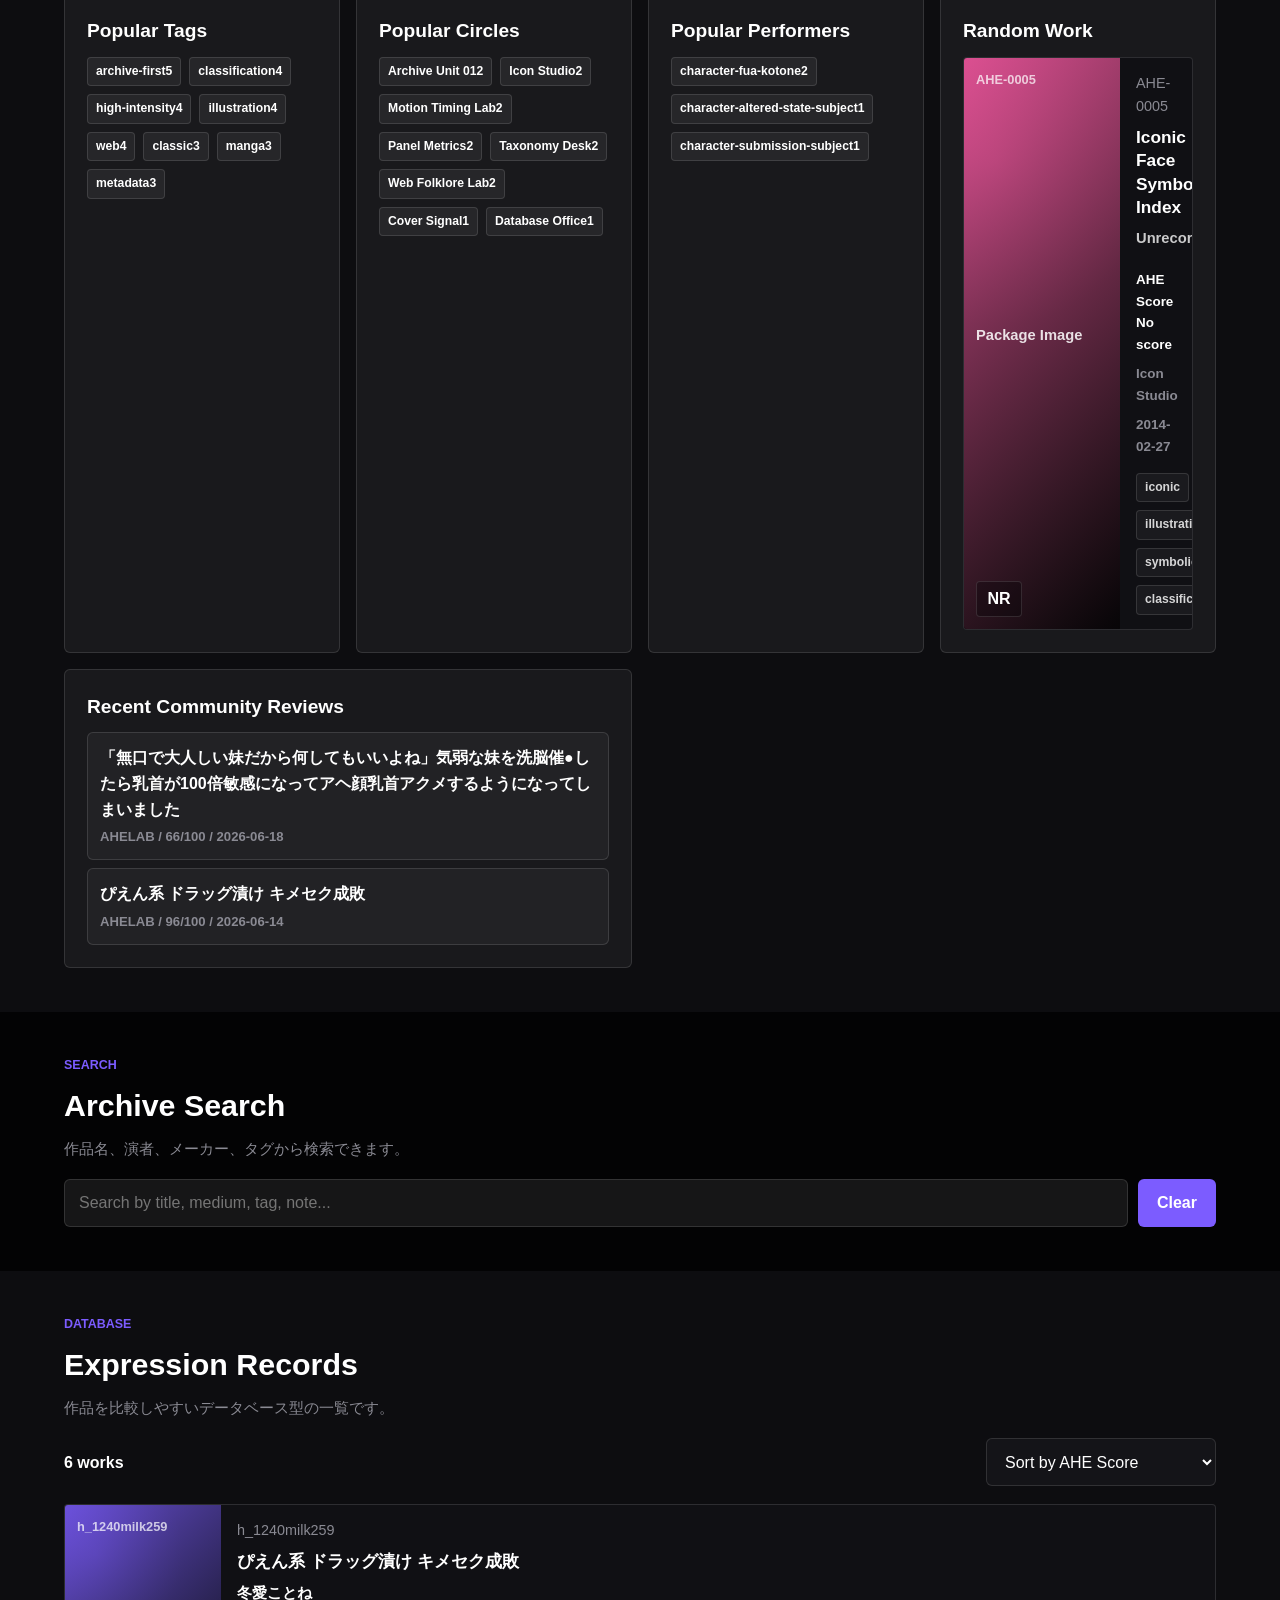
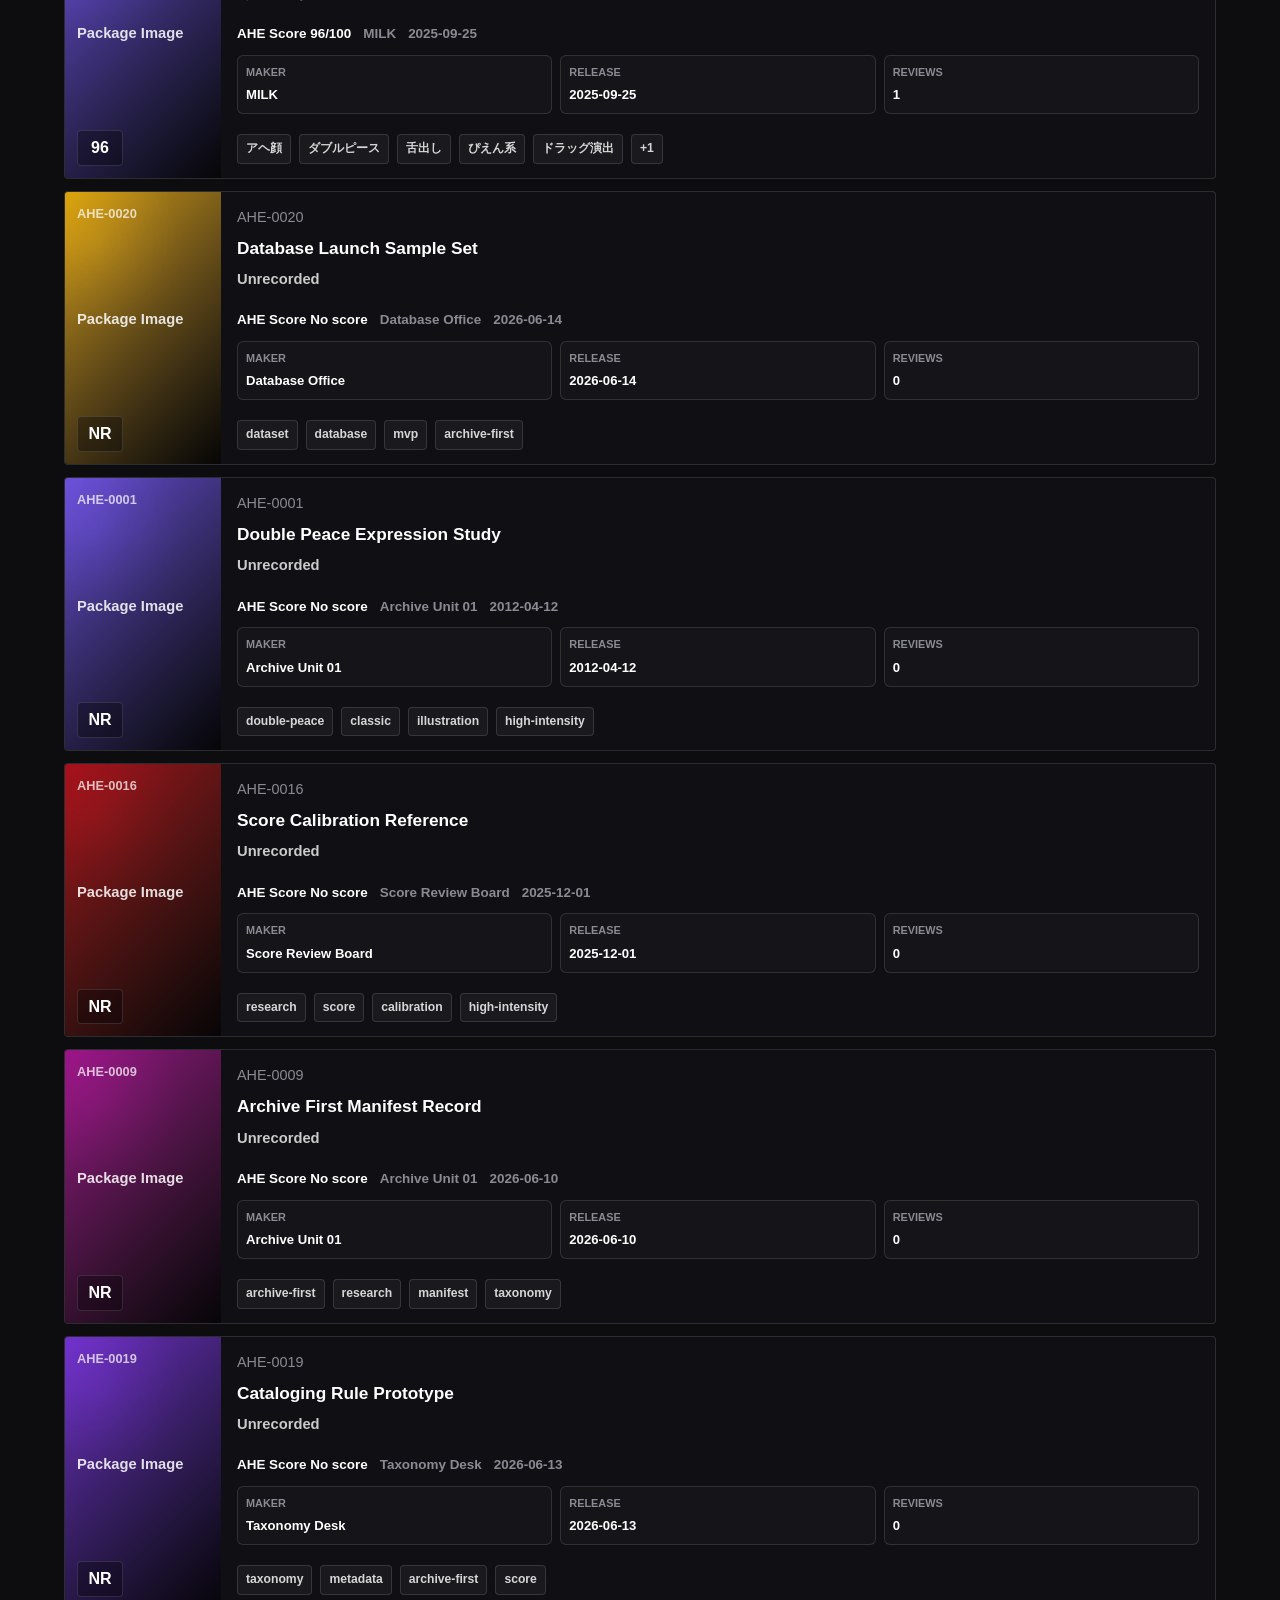
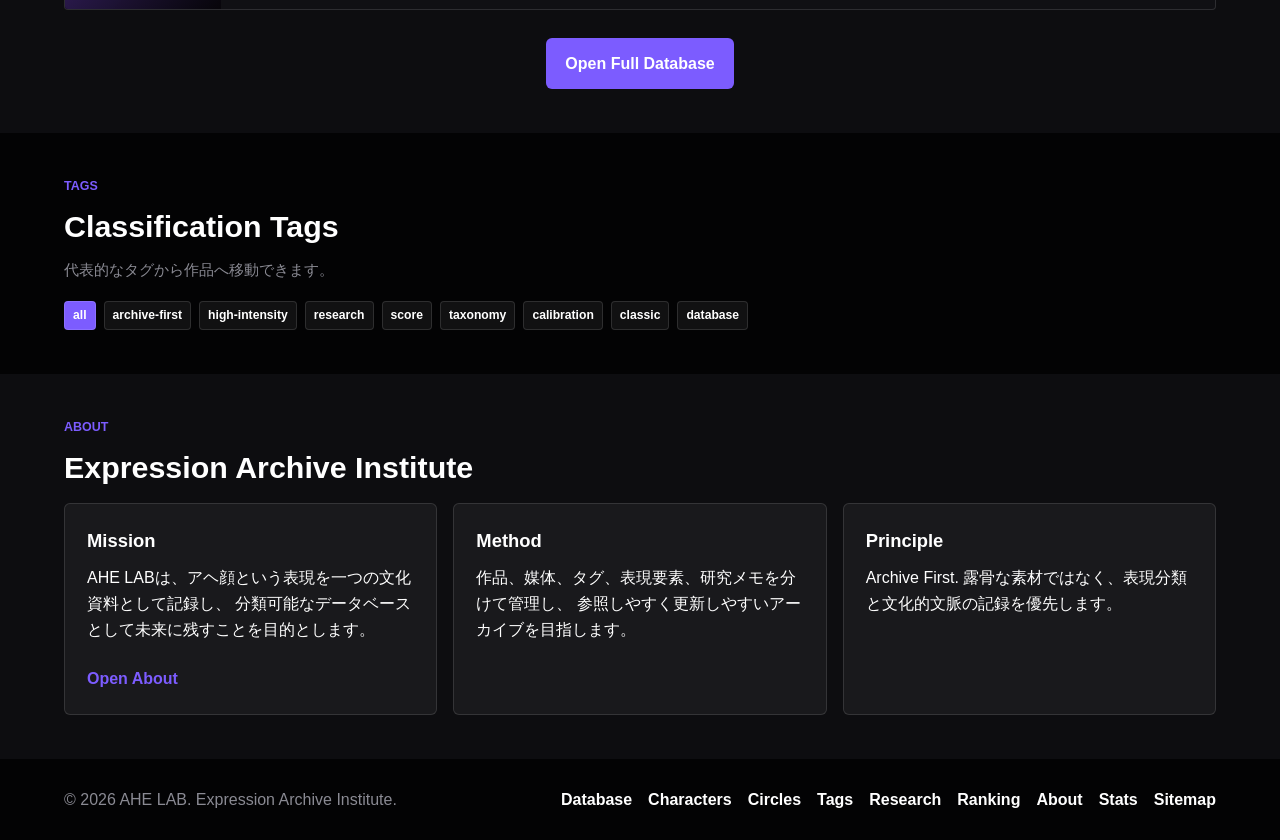
==== commit b5f5e5a6: "IMDb database redesign" ====
--- a/index.html
+++ b/index.html
@@ -13,7 +13,7 @@
   <meta name="twitter:description" content="A JSON-driven expression archive database built for GitHub Pages.">
   <link rel="canonical" href="index.html">
   <title>AHE LAB | Expression Archive Institute</title>
-  <link rel="stylesheet" href="assets/css/style.css?v=7">
+  <link rel="stylesheet" href="assets/css/style.css?v=8">
 </head>
 <body data-page="home">
   <div id="site-header"></div>
@@ -21,61 +21,32 @@
   <main>
     <section class="hero" id="home" aria-labelledby="hero-title">
       <div class="hero-content">
-        <p class="eyebrow">Archive First / Cultural Research Database</p>
+        <p class="eyebrow">Cultural Database</p>
         <h1 id="hero-title">AHE LAB</h1>
         <p class="hero-copy">
-          アヘ顔文化を記録・分類・研究する、表現アーカイブ型データベース。
+          作品、演者、メーカー、タグ、レビューから探せるアヘ顔文化データベース。
         </p>
         <div class="hero-actions" aria-label="Main actions">
-          <a class="button primary" href="database.html">Explore Database</a>
-          <a class="button secondary" href="#about">Read Mission</a>
+          <a class="button primary" href="database.html">Browse Works</a>
+          <a class="button secondary" href="#search">Search</a>
         </div>
       </div>
-
-      <aside class="hero-panel" aria-label="Archive snapshot">
-        <dl>
-          <div>
-            <dt>Entries</dt>
-            <dd id="entry-count">0</dd>
-          </div>
-          <div>
-            <dt>Tags</dt>
-            <dd id="tag-count">0</dd>
-          </div>
-          <div>
-            <dt>Circles</dt>
-            <dd id="circle-count">0</dd>
-          </div>
-          <div>
-            <dt>Characters</dt>
-            <dd id="character-count">0</dd>
-          </div>
-          <div>
-            <dt>Latest Added</dt>
-            <dd id="latest-added-date">-</dd>
-          </div>
-          <div>
-            <dt>Status</dt>
-            <dd>Phase4</dd>
-          </div>
-        </dl>
-      </aside>
     </section>
 
     <section class="section section-dark" aria-labelledby="home-latest-title">
       <div class="section-heading">
         <p class="eyebrow">Latest</p>
         <h2 id="home-latest-title">Latest Works</h2>
-        <p>JSONの公開日から最新作品を自動表示します。</p>
+        <p>最近追加された作品を一覧で確認できます。</p>
       </div>
       <div class="record-grid" id="home-latest-grid"></div>
     </section>
 
     <section class="section" aria-labelledby="home-discovery-title">
       <div class="section-heading">
-        <p class="eyebrow">Discovery</p>
-        <h2 id="home-discovery-title">Knowledge Graph Entry Points</h2>
-        <p>タグ、演者、サークル、レビューからアーカイブ内の関係性を探索できます。</p>
+        <p class="eyebrow">Browse</p>
+        <h2 id="home-discovery-title">Find by Tag, Performer, Maker</h2>
+        <p>作品を探すための主要な入口です。</p>
       </div>
       <div class="home-discovery">
         <article class="home-panel">
@@ -105,7 +76,7 @@
       <div class="section-heading">
         <p class="eyebrow">Search</p>
         <h2 id="search-title">Archive Search</h2>
-        <p>作品名、媒体、タグ、研究メモから横断検索できます。</p>
+        <p>作品名、演者、メーカー、タグから検索できます。</p>
       </div>
 
       <form class="search-bar" role="search">
@@ -119,7 +90,7 @@
       <div class="section-heading">
         <p class="eyebrow">Database</p>
         <h2 id="database-title">Expression Records</h2>
-        <p>IMDbのように一覧性を重視し、研究対象を比較しやすい形で整理します。</p>
+        <p>作品を比較しやすいデータベース型の一覧です。</p>
       </div>
 
       <div class="database-toolbar" aria-live="polite">
@@ -141,7 +112,7 @@
       <div class="section-heading">
         <p class="eyebrow">Tags</p>
         <h2 id="tags-title">Classification Tags</h2>
-        <p>表情、構図、媒体、研究ステータスをタグで横断できます。</p>
+        <p>代表的なタグから作品へ移動できます。</p>
       </div>
 
       <div class="tag-cloud" id="tag-cloud" aria-label="Filter by tag"></div>
@@ -181,6 +152,6 @@
 
   <div id="site-footer"></div>
 
-  <script src="assets/js/app.js?v=7"></script>
+  <script src="assets/js/app.js?v=8"></script>
 </body>
 </html>
--- a/assets/css/style.css
+++ b/assets/css/style.css
@@ -1306,171 +1306,6 @@
   margin-top: 16px;
 }
 
-.rating-standard-grid {
-  display: grid;
-  grid-template-columns: repeat(2, minmax(0, 1fr));
-  gap: 10px;
-  margin-top: 16px;
-}
-
-.rating-standard-item,
-.rating-standard-total {
-  display: flex;
-  align-items: center;
-  justify-content: space-between;
-  gap: 14px;
-  padding: 16px;
-  border: 1px solid var(--color-line);
-  border-radius: var(--radius);
-  background: rgba(0, 0, 0, 0.18);
-}
-
-.rating-standard-item span,
-.rating-standard-total span {
-  color: var(--color-muted);
-  font-size: 0.84rem;
-  font-weight: 900;
-}
-
-.rating-standard-item strong,
-.rating-standard-total strong {
-  color: var(--color-white);
-  font-size: 1rem;
-  font-weight: 900;
-  white-space: nowrap;
-}
-
-.rating-standard-total {
-  margin-top: 12px;
-  border-color: rgba(124, 92, 255, 0.5);
-  background: linear-gradient(135deg, rgba(124, 92, 255, 0.22), rgba(255, 255, 255, 0.04));
-}
-
-.rating-standard-total strong {
-  font-size: 1.3rem;
-}
-
-.score-summary {
-  border-color: rgba(124, 92, 255, 0.45);
-  background: linear-gradient(135deg, rgba(124, 92, 255, 0.22), rgba(255, 255, 255, 0.05));
-}
-
-.community-score-value {
-  margin-top: 10px;
-  color: var(--color-white);
-  font-size: clamp(3rem, 8vw, 5rem);
-  font-weight: 900;
-  line-height: 1;
-}
-
-.score-summary p {
-  margin: 10px 0 0;
-  color: rgba(255, 255, 255, 0.72);
-  font-weight: 800;
-}
-
-.review-breakdown {
-  display: grid;
-  gap: 10px;
-  margin-top: 16px;
-}
-
-.review-rating-list {
-  display: grid;
-  grid-template-columns: repeat(2, minmax(0, 1fr));
-  gap: 8px;
-  margin: 16px 0 0;
-}
-
-.review-rating-list div {
-  display: flex;
-  align-items: center;
-  justify-content: space-between;
-  gap: 12px;
-  padding: 10px 12px;
-  border: 1px solid var(--color-line);
-  border-radius: var(--radius);
-  background: rgba(255, 255, 255, 0.04);
-}
-
-.review-rating-list dt,
-.review-rating-list dd {
-  margin: 0;
-  font-weight: 900;
-}
-
-.review-rating-list dt {
-  color: var(--color-muted);
-  font-size: 0.8rem;
-}
-
-.review-rating-list dd {
-  color: var(--color-white);
-}
-
-.breakdown-row {
-  display: grid;
-  grid-template-columns: minmax(110px, 180px) minmax(0, 1fr) minmax(56px, auto);
-  align-items: center;
-  gap: 12px;
-  padding: 14px 16px;
-  border: 1px solid var(--color-line);
-  border-radius: var(--radius);
-  background: rgba(0, 0, 0, 0.18);
-}
-
-.breakdown-row span {
-  color: var(--color-muted);
-  font-size: 0.86rem;
-  font-weight: 900;
-}
-
-.breakdown-row strong {
-  margin: 0;
-  color: var(--color-white);
-  font-weight: 900;
-}
-
-.rating-meter {
-  display: block;
-  height: 10px;
-  overflow: hidden;
-  border: 1px solid rgba(124, 92, 255, 0.32);
-  border-radius: 999px;
-  background: rgba(255, 255, 255, 0.08);
-}
-
-.rating-meter span {
-  display: block;
-  height: 100%;
-  border-radius: inherit;
-  background: var(--color-purple);
-}
-
-.review-cta p {
-  max-width: 720px;
-  color: rgba(255, 255, 255, 0.72);
-  line-height: 1.7;
-}
-
-.review-cta button {
-  min-height: 44px;
-  margin-top: 8px;
-  padding: 0 18px;
-  border: 1px solid var(--color-purple);
-  border-radius: var(--radius);
-  background: var(--color-purple);
-  color: var(--color-white);
-  font-weight: 900;
-  cursor: pointer;
-}
-
-.review-cta-message {
-  margin-top: 12px;
-  color: var(--color-white);
-  font-weight: 900;
-}
-
 .community-review {
   margin-top: 16px;
   padding: 18px;
@@ -1731,6 +1566,592 @@
   background: rgba(255, 255, 255, 0.04);
 }
 
+/* IMDb/FANZA-oriented reset: prioritize work discovery over dashboard visuals. */
+body {
+  background: var(--color-black);
+}
+
+h1 {
+  font-size: 3.2rem;
+  line-height: 1.06;
+}
+
+h2 {
+  font-size: 1.9rem;
+  line-height: 1.15;
+}
+
+.hero {
+  grid-template-columns: minmax(0, 1fr);
+  min-height: auto;
+  padding: 54px clamp(20px, 5vw, 72px) 36px;
+  border-bottom: 1px solid var(--color-line);
+  background: var(--color-black);
+}
+
+.hero-content {
+  max-width: var(--max-width);
+}
+
+.hero h1,
+.database-hero h1,
+.work-overview-body h1 {
+  font-size: 2.45rem;
+  line-height: 1.12;
+}
+
+.hero-copy {
+  max-width: 720px;
+  font-size: 1.04rem;
+}
+
+.section {
+  padding: 44px clamp(20px, 5vw, 72px);
+}
+
+.section-heading {
+  margin-bottom: 18px;
+}
+
+.section-heading p:not(.eyebrow) {
+  font-size: 0.95rem;
+}
+
+.record-grid,
+.database-grid {
+  grid-template-columns: 1fr;
+  gap: 12px;
+}
+
+.record-card {
+  min-height: 0;
+  flex-direction: row;
+  border-radius: 4px;
+  background: #101014;
+}
+
+.record-card:hover {
+  transform: none;
+}
+
+.record-poster {
+  width: 156px;
+  min-width: 156px;
+  min-height: 230px;
+  flex-direction: column;
+  align-items: flex-start;
+  justify-content: space-between;
+  gap: 10px;
+  padding: 12px;
+}
+
+.record-code,
+.record-thumb-title {
+  max-width: 100%;
+  text-align: left;
+}
+
+.record-score {
+  width: auto;
+  height: auto;
+  min-width: 46px;
+  min-height: 34px;
+  padding: 4px 8px;
+  border-radius: 4px;
+}
+
+.record-body {
+  min-width: 0;
+  padding: 14px 16px;
+}
+
+.record-body h3 {
+  margin-bottom: 8px;
+  font-size: 1.08rem;
+  line-height: 1.35;
+}
+
+.record-meta,
+.record-statline,
+.record-circle {
+  margin-bottom: 8px;
+}
+
+.record-circle {
+  color: rgba(255, 255, 255, 0.78);
+}
+
+.record-circle a {
+  color: var(--color-white);
+}
+
+.record-circle span {
+  color: var(--color-muted);
+}
+
+.record-details {
+  grid-template-columns: repeat(3, minmax(0, 1fr));
+  margin: 2px 0 12px;
+}
+
+.record-details div {
+  padding: 8px;
+  background: rgba(255, 255, 255, 0.025);
+}
+
+.record-tags {
+  margin-top: 8px;
+}
+
+.record-tags a,
+.record-tags span,
+.entity-links a,
+.tag-button {
+  min-height: 28px;
+  padding: 4px 8px;
+  border-radius: 4px;
+  font-size: 0.76rem;
+}
+
+.record-tags a,
+.record-tags span,
+.entity-links a {
+  border: 1px solid var(--color-line);
+  background: rgba(255, 255, 255, 0.045);
+  color: rgba(255, 255, 255, 0.82);
+}
+
+.tag-button {
+  border-radius: 4px;
+}
+
+.database-hero {
+  grid-template-columns: 1fr;
+  gap: 10px;
+  padding: 34px clamp(20px, 5vw, 72px) 22px;
+  background: var(--color-black);
+}
+
+.database-hero h1 {
+  margin-bottom: 8px;
+}
+
+.database-hero p:not(.eyebrow) {
+  max-width: 760px;
+  font-size: 0.98rem;
+}
+
+.database-metrics {
+  display: none;
+}
+
+.database-workspace {
+  grid-template-columns: 220px minmax(0, 1fr);
+  gap: 18px;
+  padding-top: 18px;
+}
+
+.database-sidebar,
+.database-control-panel {
+  border-radius: 4px;
+  background: rgba(255, 255, 255, 0.035);
+}
+
+.database-control-panel {
+  padding: 16px;
+}
+
+.database-search {
+  margin: 12px 0;
+}
+
+.database-page-toolbar {
+  align-items: center;
+  margin-top: 10px;
+}
+
+.selected-filter-line {
+  margin: 0;
+  color: rgba(255, 255, 255, 0.68);
+  font-weight: 800;
+}
+
+.database-tag-cloud {
+  gap: 6px;
+}
+
+.detail-page {
+  padding: 30px clamp(20px, 5vw, 72px) 64px;
+}
+
+.work-overview {
+  grid-template-columns: minmax(190px, 250px) minmax(0, 1fr);
+  gap: 20px;
+  padding: 16px;
+  border-radius: 4px;
+  background: rgba(255, 255, 255, 0.035);
+}
+
+.work-cover-placeholder {
+  min-height: 340px;
+  aspect-ratio: 2 / 3;
+  border-radius: 4px;
+}
+
+.work-overview-body h1 {
+  max-width: 980px;
+  margin-bottom: 14px;
+}
+
+.work-main-grid {
+  display: grid;
+  grid-template-columns: minmax(0, 1fr) 180px;
+  gap: 12px;
+  align-items: stretch;
+}
+
+.work-primary-facts {
+  display: grid;
+  gap: 0;
+  margin: 0;
+  border: 1px solid var(--color-line);
+  border-radius: 4px;
+  overflow: hidden;
+  background: rgba(255, 255, 255, 0.035);
+}
+
+.work-primary-facts div {
+  display: grid;
+  grid-template-columns: 130px minmax(0, 1fr);
+  gap: 10px;
+  padding: 10px 12px;
+  border-bottom: 1px solid var(--color-line);
+}
+
+.work-primary-facts div:last-child {
+  border-bottom: 0;
+}
+
+.work-primary-facts dt {
+  color: var(--color-muted);
+  font-size: 0.72rem;
+  font-weight: 900;
+  text-transform: uppercase;
+}
+
+.work-primary-facts dd {
+  min-width: 0;
+  margin: 0;
+  color: var(--color-white);
+  font-weight: 800;
+}
+
+.work-primary-facts a {
+  color: var(--color-white);
+}
+
+.work-score-block {
+  display: grid;
+  align-content: center;
+  gap: 4px;
+  padding: 14px;
+  border: 1px solid rgba(124, 92, 255, 0.42);
+  border-radius: 4px;
+  background: rgba(124, 92, 255, 0.11);
+}
+
+.work-score-block span,
+.work-score-block small {
+  color: var(--color-muted);
+  font-size: 0.76rem;
+  font-weight: 900;
+  text-transform: uppercase;
+}
+
+.work-score-block strong {
+  color: var(--color-white);
+  font-size: 1.85rem;
+  line-height: 1;
+}
+
+.work-header-tags {
+  margin-top: 14px;
+}
+
+.work-external-inline {
+  margin-top: 12px;
+}
+
+.favorite-button {
+  margin-top: 12px;
+}
+
+.work-nav {
+  margin-top: 12px;
+}
+
+.detail-section {
+  margin-top: 14px;
+  padding: 18px;
+  border-radius: 4px;
+}
+
+.detail-section h2 {
+  font-size: 1.25rem;
+}
+
+.community-review {
+  border-radius: 4px;
+  background: rgba(255, 255, 255, 0.035);
+}
+
+.compact-work-list {
+  grid-template-columns: 1fr;
+}
+
+.compact-work-list a {
+  border-radius: 4px;
+}
+
+/* IMDb-style database search: the work list is the primary interface. */
+.database-search-page {
+  max-width: 1180px;
+  margin: 0 auto;
+  padding: 34px clamp(20px, 5vw, 56px) 72px;
+}
+
+.database-search-header {
+  margin-top: 18px;
+  padding: 0 0 24px;
+  border-bottom: 1px solid var(--color-line);
+}
+
+.database-search-header h1 {
+  margin: 4px 0 18px;
+  font-size: clamp(2.2rem, 5vw, 3.5rem);
+  letter-spacing: 0;
+}
+
+.database-search-page .database-search {
+  max-width: 860px;
+  margin: 0;
+}
+
+.database-search-page .database-search input {
+  min-height: 52px;
+  border-color: rgba(255, 255, 255, 0.28);
+  background: #f5f5f5;
+  color: #111;
+  font-size: 1rem;
+}
+
+.database-search-page .database-search input::placeholder {
+  color: rgba(0, 0, 0, 0.52);
+}
+
+.database-search-page .database-search button {
+  min-height: 52px;
+  border-radius: 4px;
+}
+
+.database-search-page .database-page-toolbar {
+  display: flex;
+  align-items: end;
+  justify-content: space-between;
+  gap: 18px;
+  margin: 22px 0 14px;
+  padding: 0;
+  border: 0;
+  background: transparent;
+}
+
+.database-search-page .database-page-toolbar h2 {
+  margin: 0 0 4px;
+  font-size: 1.45rem;
+}
+
+.database-search-page .database-page-toolbar p {
+  margin: 0;
+  color: var(--color-muted);
+  font-weight: 800;
+}
+
+.database-search-page .database-page-toolbar label {
+  display: flex;
+  align-items: center;
+  gap: 10px;
+  color: var(--color-muted);
+  font-size: 0.82rem;
+  font-weight: 900;
+  text-transform: uppercase;
+}
+
+.database-search-page .database-workspace {
+  display: grid;
+  grid-template-columns: 220px minmax(0, 1fr);
+  gap: 22px;
+  padding: 0;
+}
+
+.database-search-page .database-sidebar {
+  position: static;
+  max-height: none;
+  padding: 0;
+  border: 0;
+  overflow: visible;
+  background: transparent;
+}
+
+.database-search-page .database-sidebar details {
+  border: 1px solid var(--color-line);
+  border-radius: 4px;
+  background: rgba(255, 255, 255, 0.035);
+}
+
+.database-search-page .database-sidebar summary {
+  min-height: 44px;
+  padding: 12px 14px;
+  color: var(--color-white);
+  font-weight: 900;
+  cursor: pointer;
+}
+
+.database-search-page .database-sidebar .sidebar-heading,
+.database-search-page .database-tag-cloud {
+  padding: 0 14px 14px;
+}
+
+.database-search-page .database-tag-cloud {
+  margin-top: 0;
+}
+
+.database-search-page .database-tag-cloud .tag-button {
+  width: 100%;
+  justify-content: flex-start;
+  border-color: transparent;
+  background: transparent;
+  color: rgba(255, 255, 255, 0.76);
+}
+
+.database-search-page .database-tag-cloud .tag-button.is-active {
+  border-color: rgba(124, 92, 255, 0.55);
+  background: rgba(124, 92, 255, 0.18);
+  color: var(--color-white);
+}
+
+.database-search-page .database-grid {
+  display: grid;
+  grid-template-columns: 1fr;
+  gap: 0;
+  border-top: 1px solid var(--color-line);
+}
+
+.database-search-page .database-card {
+  min-height: 0;
+  display: grid;
+  grid-template-columns: 92px minmax(0, 1fr);
+  gap: 16px;
+  padding: 14px 0;
+  border: 0;
+  border-bottom: 1px solid var(--color-line);
+  border-radius: 0;
+  background: transparent;
+}
+
+.database-search-page .database-card:hover {
+  background: rgba(255, 255, 255, 0.025);
+}
+
+.database-search-page .database-card .record-poster {
+  width: 92px;
+  min-width: 92px;
+  min-height: 136px;
+  padding: 8px;
+  border-radius: 3px;
+}
+
+.database-search-page .database-card .record-code {
+  font-size: 0.58rem;
+}
+
+.database-search-page .database-card .record-thumb-title {
+  font-size: 0.72rem;
+}
+
+.database-search-page .database-card .record-score {
+  min-width: 38px;
+  min-height: 28px;
+  font-size: 0.78rem;
+}
+
+.database-search-page .database-card .record-body {
+  padding: 0;
+}
+
+.database-search-page .database-card .record-meta {
+  margin-bottom: 5px;
+  color: var(--color-muted);
+  font-size: 0.78rem;
+}
+
+.database-search-page .database-card h3 {
+  max-width: 900px;
+  margin-bottom: 7px;
+  font-size: 1.08rem;
+}
+
+.database-search-page .database-card h3 a {
+  color: var(--color-white);
+}
+
+.database-search-page .database-card .record-circle,
+.database-search-page .database-card .record-statline {
+  display: flex;
+  flex-wrap: wrap;
+  gap: 8px 12px;
+  margin-bottom: 8px;
+  color: rgba(255, 255, 255, 0.74);
+  font-size: 0.9rem;
+}
+
+.database-search-page .database-card .record-statline strong {
+  color: var(--color-white);
+}
+
+.database-search-page .database-card .record-details {
+  display: flex;
+  flex-wrap: wrap;
+  gap: 12px;
+  margin: 0 0 9px;
+}
+
+.database-search-page .database-card .record-details div {
+  display: flex;
+  gap: 5px;
+  padding: 0;
+  border: 0;
+  background: transparent;
+}
+
+.database-search-page .database-card .record-details dt,
+.database-search-page .database-card .record-details dd {
+  margin: 0;
+  font-size: 0.8rem;
+}
+
+.database-search-page .database-card .record-details dt {
+  color: var(--color-muted);
+}
+
+.database-search-page .database-card .record-details dt::after {
+  content: ":";
+}
+
+.database-search-page .database-card .record-tags {
+  gap: 6px;
+  margin-top: 0;
+}
+
 @media (max-width: 860px) {
   .site-header,
   .database-toolbar {
@@ -1742,7 +2163,7 @@
     justify-content: flex-start;
   }
 
-.hero,
+  .hero,
   .database-hero,
   .database-workspace,
   .work-overview,
@@ -1750,8 +2171,6 @@
   .detail-layout,
   .note-grid,
   .tag-category-grid,
-  .rating-standard-grid,
-  .review-rating-list,
   .external-link-grid,
   .home-discovery,
   .entity-hero,
@@ -1781,6 +2200,19 @@
   .database-metrics {
     grid-template-columns: 1fr;
   }
+
+  .work-main-grid {
+    grid-template-columns: 1fr;
+  }
+
+  .database-search-page .database-page-toolbar {
+    align-items: flex-start;
+    flex-direction: column;
+  }
+
+  .database-search-page .database-workspace {
+    grid-template-columns: 1fr;
+  }
 }
 
 @media (max-width: 560px) {
@@ -1805,18 +2237,48 @@
     padding: 16px;
   }
 
+  .database-search-page {
+    padding-inline: 16px;
+  }
+
+  .database-search-page .database-sidebar {
+    padding: 0;
+  }
+
+  .database-search-page .database-card {
+    grid-template-columns: 74px minmax(0, 1fr);
+    gap: 12px;
+  }
+
+  .database-search-page .database-card .record-poster {
+    width: 74px;
+    min-width: 74px;
+    min-height: 110px;
+  }
+
   .record-details {
     grid-template-columns: 1fr;
   }
 
+  .record-card {
+    flex-direction: column;
+  }
+
+  .record-poster {
+    width: 100%;
+    min-width: 0;
+    min-height: 190px;
+  }
+
+  .work-primary-facts div {
+    grid-template-columns: 1fr;
+    gap: 4px;
+  }
+
   .detail-meta {
     grid-template-columns: 1fr;
   }
 
-  .breakdown-row {
-    grid-template-columns: 1fr;
-  }
-
   .community-review header {
     flex-direction: column;
   }
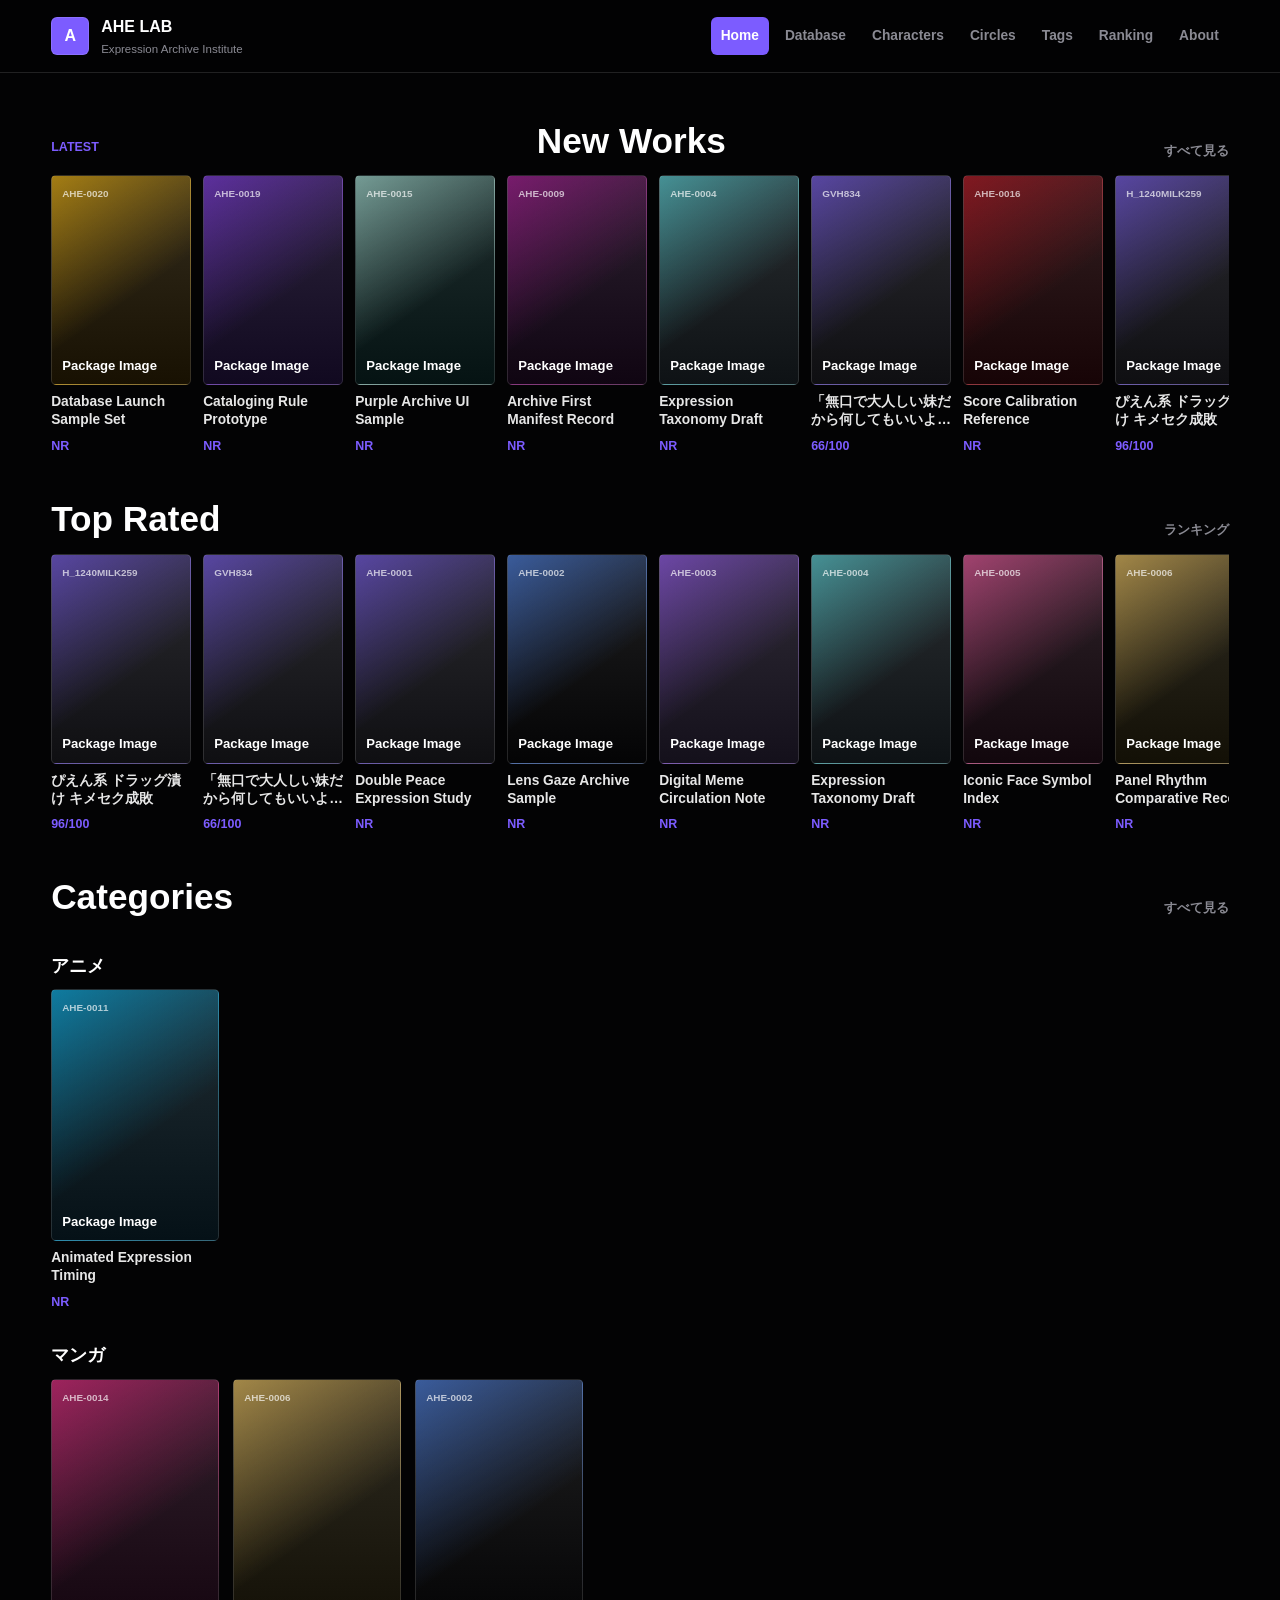
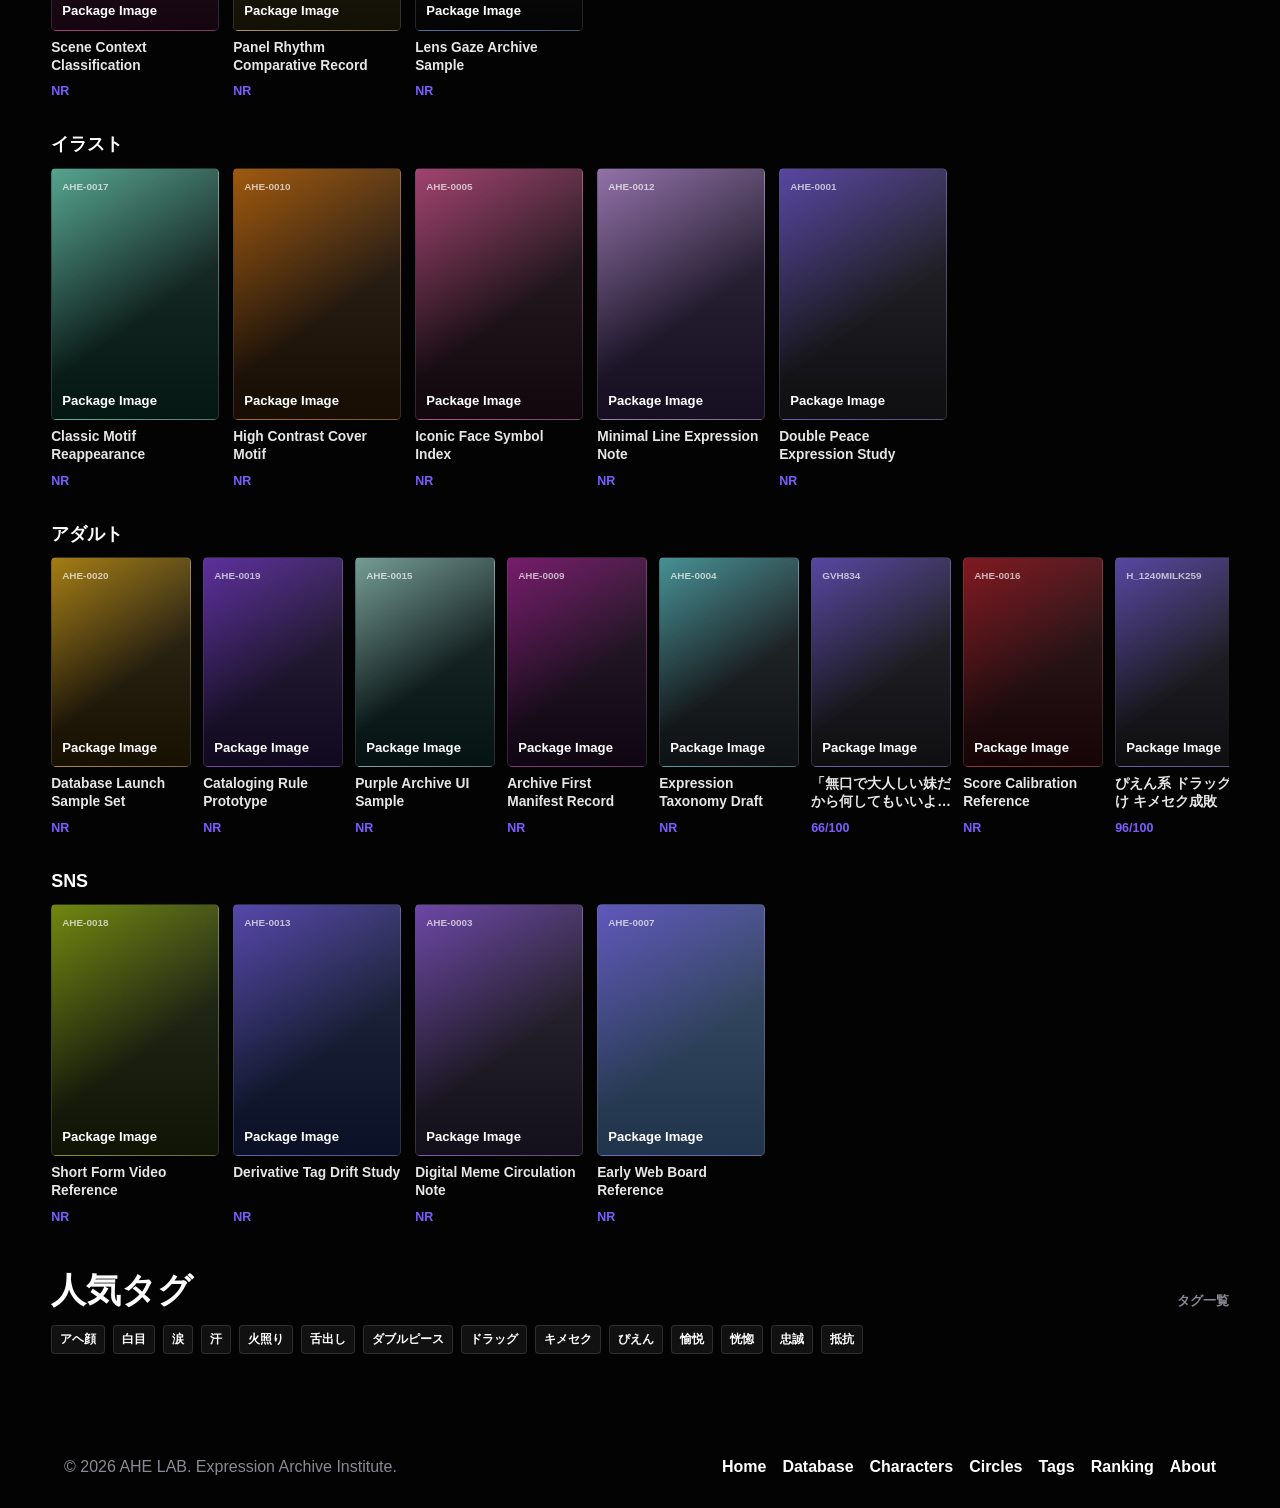
==== commit 46742693: "Home page redesign" ====
--- a/index.html
+++ b/index.html
@@ -3,150 +3,72 @@
 <head>
   <meta charset="UTF-8">
   <meta name="viewport" content="width=device-width, initial-scale=1.0">
-  <meta name="description" content="AHE LAB is an Expression Archive Institute for documenting, classifying, and researching ahegao culture.">
-  <meta property="og:title" content="AHE LAB | Expression Archive Institute">
-  <meta property="og:description" content="AHE LAB is a JSON-driven static database for documenting, classifying, and researching expression archive records.">
+  <meta name="description" content="AHE LAB is a dark archive media site for discovering ahegao expression works by type, score, and tags.">
+  <meta property="og:title" content="AHE LAB | Work Archive">
+  <meta property="og:description" content="Discover works by latest additions, community score, type, and expression tags.">
   <meta property="og:type" content="website">
   <meta property="og:url" content="index.html">
   <meta name="twitter:card" content="summary">
-  <meta name="twitter:title" content="AHE LAB | Expression Archive Institute">
-  <meta name="twitter:description" content="A JSON-driven expression archive database built for GitHub Pages.">
+  <meta name="twitter:title" content="AHE LAB | Work Archive">
+  <meta name="twitter:description" content="AHE LAB work discovery archive.">
   <link rel="canonical" href="index.html">
-  <title>AHE LAB | Expression Archive Institute</title>
+  <title>AHE LAB | Work Archive</title>
   <link rel="stylesheet" href="assets/css/style.css?v=8">
 </head>
-<body data-page="home">
+<body class="home-page" data-page="home">
   <div id="site-header"></div>
 
-  <main>
-    <section class="hero" id="home" aria-labelledby="hero-title">
-      <div class="hero-content">
-        <p class="eyebrow">Cultural Database</p>
-        <h1 id="hero-title">AHE LAB</h1>
-        <p class="hero-copy">
-          作品、演者、メーカー、タグ、レビューから探せるアヘ顔文化データベース。
-        </p>
-        <div class="hero-actions" aria-label="Main actions">
-          <a class="button primary" href="database.html">Browse Works</a>
-          <a class="button secondary" href="#search">Search</a>
-        </div>
+  <main class="home-media-page">
+    <section class="home-shelf-section home-shelf-featured" aria-labelledby="home-new-title">
+      <div class="home-shelf-heading">
+        <p class="eyebrow">Latest</p>
+        <h1 id="home-new-title">New Works</h1>
+        <a href="database.html">すべて見る</a>
+      </div>
+      <div class="home-shelf" id="home-latest-shelf" aria-label="最新追加作品"></div>
+    </section>
+
+    <section class="home-shelf-section" aria-labelledby="home-high-score-title">
+      <div class="home-shelf-heading">
+        <h2 id="home-high-score-title">Top Rated</h2>
+        <a href="ranking.html">ランキング</a>
+      </div>
+      <div class="home-shelf" id="home-high-score-shelf" aria-label="高評価作品"></div>
+    </section>
+
+    <section class="home-category-section" aria-labelledby="home-categories-title">
+      <div class="home-shelf-heading">
+        <h2 id="home-categories-title">Categories</h2>
+        <a href="database.html">すべて見る</a>
+      </div>
+      <div class="home-category-block" aria-labelledby="home-anime-title">
+        <h3 id="home-anime-title">アニメ</h3>
+        <div class="home-shelf" id="home-type-anime-shelf" aria-label="アニメ"></div>
+      </div>
+      <div class="home-category-block" aria-labelledby="home-manga-title">
+        <h3 id="home-manga-title">マンガ</h3>
+        <div class="home-shelf" id="home-type-manga-shelf" aria-label="マンガ"></div>
+      </div>
+      <div class="home-category-block" aria-labelledby="home-illustration-title">
+        <h3 id="home-illustration-title">イラスト</h3>
+        <div class="home-shelf" id="home-type-illustration-shelf" aria-label="イラスト"></div>
+      </div>
+      <div class="home-category-block" aria-labelledby="home-adult-title">
+        <h3 id="home-adult-title">アダルト</h3>
+        <div class="home-shelf" id="home-type-adult-shelf" aria-label="アダルト"></div>
+      </div>
+      <div class="home-category-block" aria-labelledby="home-sns-title">
+        <h3 id="home-sns-title">SNS</h3>
+        <div class="home-shelf" id="home-type-sns-shelf" aria-label="SNS"></div>
       </div>
     </section>
 
-    <section class="section section-dark" aria-labelledby="home-latest-title">
-      <div class="section-heading">
-        <p class="eyebrow">Latest</p>
-        <h2 id="home-latest-title">Latest Works</h2>
-        <p>最近追加された作品を一覧で確認できます。</p>
+    <section class="home-shelf-section home-tag-section" aria-labelledby="home-tags-title">
+      <div class="home-shelf-heading">
+        <h2 id="home-tags-title">人気タグ</h2>
+        <a href="tag.html">タグ一覧</a>
       </div>
-      <div class="record-grid" id="home-latest-grid"></div>
-    </section>
-
-    <section class="section" aria-labelledby="home-discovery-title">
-      <div class="section-heading">
-        <p class="eyebrow">Browse</p>
-        <h2 id="home-discovery-title">Find by Tag, Performer, Maker</h2>
-        <p>作品を探すための主要な入口です。</p>
-      </div>
-      <div class="home-discovery">
-        <article class="home-panel">
-          <h3>Popular Tags</h3>
-          <div class="tag-cloud" id="home-popular-tags"></div>
-        </article>
-        <article class="home-panel">
-          <h3>Popular Circles</h3>
-          <div class="tag-cloud" id="home-popular-circles"></div>
-        </article>
-        <article class="home-panel">
-          <h3>Popular Performers</h3>
-          <div class="tag-cloud" id="home-popular-performers"></div>
-        </article>
-        <article class="home-panel">
-          <h3>Random Work</h3>
-          <div id="home-random-work"></div>
-        </article>
-        <article class="home-panel home-panel-wide">
-          <h3>Recent Community Reviews</h3>
-          <div id="home-recent-reviews"></div>
-        </article>
-      </div>
-    </section>
-
-    <section class="section section-dark" id="search" aria-labelledby="search-title">
-      <div class="section-heading">
-        <p class="eyebrow">Search</p>
-        <h2 id="search-title">Archive Search</h2>
-        <p>作品名、演者、メーカー、タグから検索できます。</p>
-      </div>
-
-      <form class="search-bar" role="search">
-        <label class="visually-hidden" for="archive-search">Search archive</label>
-        <input id="archive-search" type="search" placeholder="Search by title, medium, tag, note..." autocomplete="off">
-        <button type="reset" id="clear-search">Clear</button>
-      </form>
-    </section>
-
-    <section class="section" id="database" aria-labelledby="database-title">
-      <div class="section-heading">
-        <p class="eyebrow">Database</p>
-        <h2 id="database-title">Expression Records</h2>
-        <p>作品を比較しやすいデータベース型の一覧です。</p>
-      </div>
-
-      <div class="database-toolbar" aria-live="polite">
-        <span id="result-count">0 records</span>
-        <select id="sort-records" aria-label="Sort records">
-          <option value="score">Sort by AHE Score</option>
-          <option value="year">Sort by Year</option>
-          <option value="title">Sort by Title</option>
-        </select>
-      </div>
-
-      <div class="record-grid" id="record-grid"></div>
-      <div class="section-action">
-        <a class="button primary" href="database.html">Open Full Database</a>
-      </div>
-    </section>
-
-    <section class="section section-dark" id="tags" aria-labelledby="tags-title">
-      <div class="section-heading">
-        <p class="eyebrow">Tags</p>
-        <h2 id="tags-title">Classification Tags</h2>
-        <p>代表的なタグから作品へ移動できます。</p>
-      </div>
-
-      <div class="tag-cloud" id="tag-cloud" aria-label="Filter by tag"></div>
-    </section>
-
-    <section class="section about-section" id="about" aria-labelledby="about-title">
-      <div class="section-heading">
-        <p class="eyebrow">About</p>
-        <h2 id="about-title">Expression Archive Institute</h2>
-      </div>
-
-      <div class="about-grid">
-        <article>
-          <h3>Mission</h3>
-          <p>
-            AHE LABは、アヘ顔という表現を一つの文化資料として記録し、
-            分類可能なデータベースとして未来に残すことを目的とします。
-          </p>
-          <a class="text-link" href="about.html">Open About</a>
-        </article>
-        <article>
-          <h3>Method</h3>
-          <p>
-            作品、媒体、タグ、表現要素、研究メモを分けて管理し、
-            参照しやすく更新しやすいアーカイブを目指します。
-          </p>
-        </article>
-        <article>
-          <h3>Principle</h3>
-          <p>
-            Archive First. 露骨な素材ではなく、表現分類と文化的文脈の記録を優先します。
-          </p>
-        </article>
-      </div>
+      <div class="tag-cloud home-tag-cloud" id="home-popular-tags"></div>
     </section>
   </main>
 
--- a/assets/css/style.css
+++ b/assets/css/style.css
@@ -1566,6 +1566,163 @@
   background: rgba(255, 255, 255, 0.04);
 }
 
+.home-media-page {
+  padding: 30px 0 72px;
+  background: var(--color-black);
+}
+
+.home-shelf-section {
+  padding: 0 clamp(16px, 4vw, 56px) 34px;
+}
+
+.home-category-section {
+  display: grid;
+  gap: 24px;
+  padding: 0 clamp(16px, 4vw, 56px) 34px;
+}
+
+.home-category-block {
+  min-width: 0;
+}
+
+.home-category-block h3 {
+  margin: 0 0 12px;
+  color: var(--color-white);
+  font-size: 1.12rem;
+  line-height: 1.2;
+}
+
+.home-shelf-featured {
+  padding-top: 18px;
+}
+
+.home-shelf-heading {
+  display: flex;
+  align-items: end;
+  justify-content: space-between;
+  gap: 16px;
+  margin-bottom: 14px;
+}
+
+.home-shelf-heading h1,
+.home-shelf-heading h2 {
+  margin: 0;
+  font-size: clamp(1.4rem, 3vw, 2.2rem);
+  line-height: 1.15;
+}
+
+.home-shelf-heading .eyebrow {
+  margin-bottom: 4px;
+}
+
+.home-shelf-heading a {
+  color: var(--color-muted);
+  font-size: 0.82rem;
+  font-weight: 900;
+  text-decoration: none;
+  white-space: nowrap;
+}
+
+.home-shelf-heading a:hover,
+.home-shelf-heading a:focus-visible {
+  color: var(--color-white);
+}
+
+.home-shelf {
+  display: grid;
+  grid-auto-columns: minmax(138px, 168px);
+  grid-auto-flow: column;
+  gap: 14px;
+  min-height: 254px;
+  padding-bottom: 8px;
+  overflow-x: auto;
+  overscroll-behavior-inline: contain;
+  scroll-snap-type: inline proximity;
+}
+
+.home-shelf::-webkit-scrollbar {
+  height: 8px;
+}
+
+.home-shelf::-webkit-scrollbar-thumb {
+  border-radius: 999px;
+  background: rgba(255, 255, 255, 0.2);
+}
+
+.home-work-card {
+  display: grid;
+  gap: 8px;
+  align-content: start;
+  min-width: 0;
+  color: var(--color-white);
+  text-decoration: none;
+  scroll-snap-align: start;
+}
+
+.home-work-card:hover .home-work-cover,
+.home-work-card:focus-visible .home-work-cover {
+  border-color: rgba(124, 92, 255, 0.8);
+}
+
+.home-work-cover {
+  display: flex;
+  min-height: 210px;
+  aspect-ratio: 2 / 3;
+  flex-direction: column;
+  justify-content: space-between;
+  padding: 10px;
+  border: 1px solid rgba(255, 255, 255, 0.13);
+  border-radius: 5px;
+  background:
+    linear-gradient(145deg, color-mix(in srgb, var(--thumb-accent, #7C5CFF) 55%, transparent), transparent 58%),
+    linear-gradient(180deg, rgba(255, 255, 255, 0.11), rgba(0, 0, 0, 0.12)),
+    var(--thumb-bg, #111115);
+}
+
+.home-work-cover small,
+.home-work-cover strong {
+  overflow-wrap: anywhere;
+}
+
+.home-work-cover small {
+  color: rgba(255, 255, 255, 0.68);
+  font-size: 0.62rem;
+  font-weight: 900;
+  text-transform: uppercase;
+}
+
+.home-work-cover strong {
+  color: var(--color-white);
+  font-size: 0.82rem;
+  line-height: 1.25;
+}
+
+.home-work-title {
+  display: -webkit-box;
+  min-height: 2.6em;
+  overflow: hidden;
+  color: rgba(255, 255, 255, 0.9);
+  font-size: 0.86rem;
+  font-weight: 800;
+  line-height: 1.3;
+  -webkit-box-orient: vertical;
+  -webkit-line-clamp: 2;
+}
+
+.home-work-score {
+  color: var(--color-purple);
+  font-size: 0.78rem;
+  font-weight: 900;
+}
+
+.home-tag-section {
+  padding-bottom: 0;
+}
+
+.home-tag-cloud {
+  max-width: 1120px;
+}
+
 /* IMDb/FANZA-oriented reset: prioritize work discovery over dashboard visuals. */
 body {
   background: var(--color-black);
@@ -2017,14 +2174,34 @@
 }
 
 .database-search-page .database-sidebar .sidebar-heading,
+.database-search-page .type-filter,
 .database-search-page .database-tag-cloud {
   padding: 0 14px 14px;
 }
 
+.database-search-page .type-filter {
+  display: grid;
+  gap: 6px;
+}
+
 .database-search-page .database-tag-cloud {
   margin-top: 0;
 }
 
+.database-search-page .tag-filter-group {
+  display: grid;
+  gap: 6px;
+  margin-top: 14px;
+}
+
+.database-search-page .tag-filter-group h3 {
+  margin: 0;
+  color: var(--color-muted);
+  font-size: 0.72rem;
+  font-weight: 900;
+}
+
+.database-search-page .type-filter .type-button,
 .database-search-page .database-tag-cloud .tag-button {
   width: 100%;
   justify-content: flex-start;
@@ -2033,6 +2210,7 @@
   color: rgba(255, 255, 255, 0.76);
 }
 
+.database-search-page .type-filter .type-button.is-active,
 .database-search-page .database-tag-cloud .tag-button.is-active {
   border-color: rgba(124, 92, 255, 0.55);
   background: rgba(124, 92, 255, 0.18);
@@ -2213,6 +2391,10 @@
   .database-search-page .database-workspace {
     grid-template-columns: 1fr;
   }
+
+  .home-shelf {
+    grid-auto-columns: minmax(132px, 42vw);
+  }
 }
 
 @media (max-width: 560px) {
@@ -2256,6 +2438,26 @@
     min-height: 110px;
   }
 
+  .home-media-page {
+    padding-top: 20px;
+  }
+
+  .home-shelf-section {
+    padding-inline: 16px;
+  }
+
+  .home-category-section {
+    padding-inline: 16px;
+  }
+
+  .home-shelf-heading {
+    align-items: flex-start;
+  }
+
+  .home-work-cover {
+    min-height: 188px;
+  }
+
   .record-details {
     grid-template-columns: 1fr;
   }
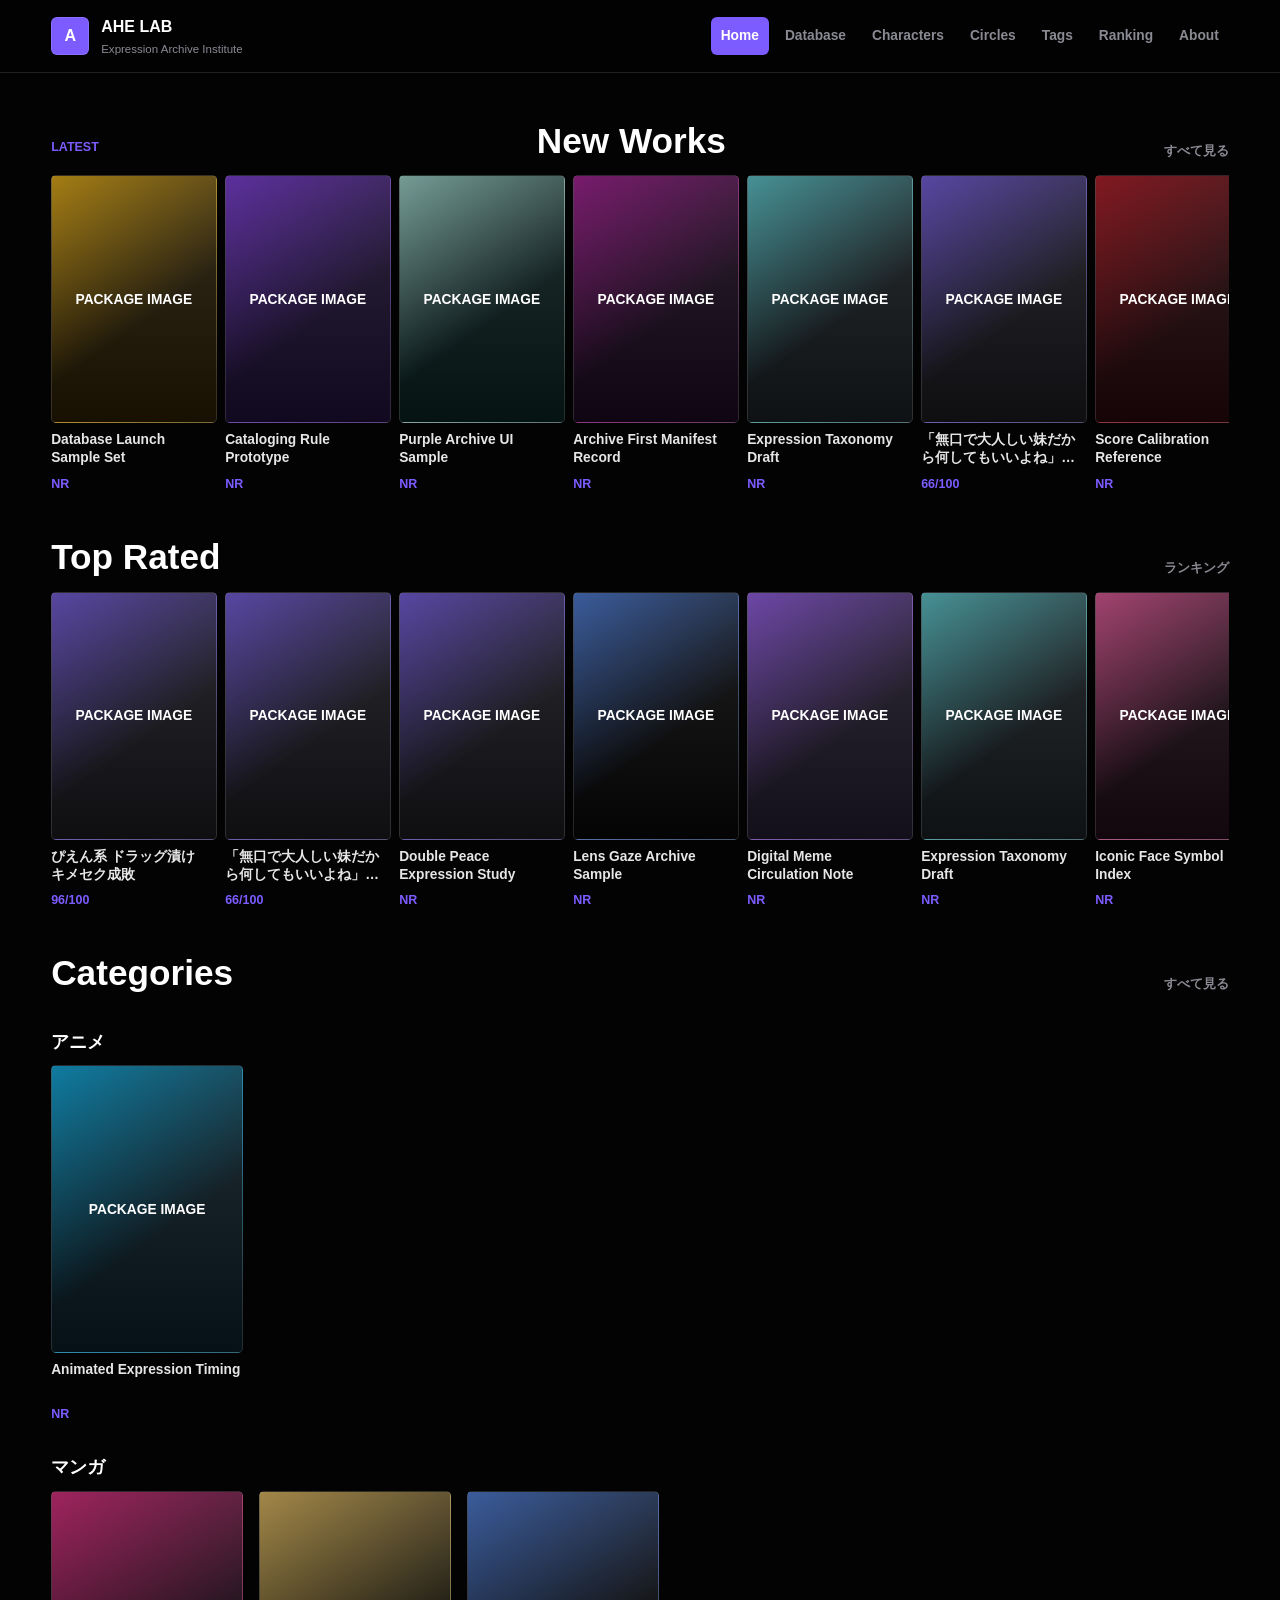
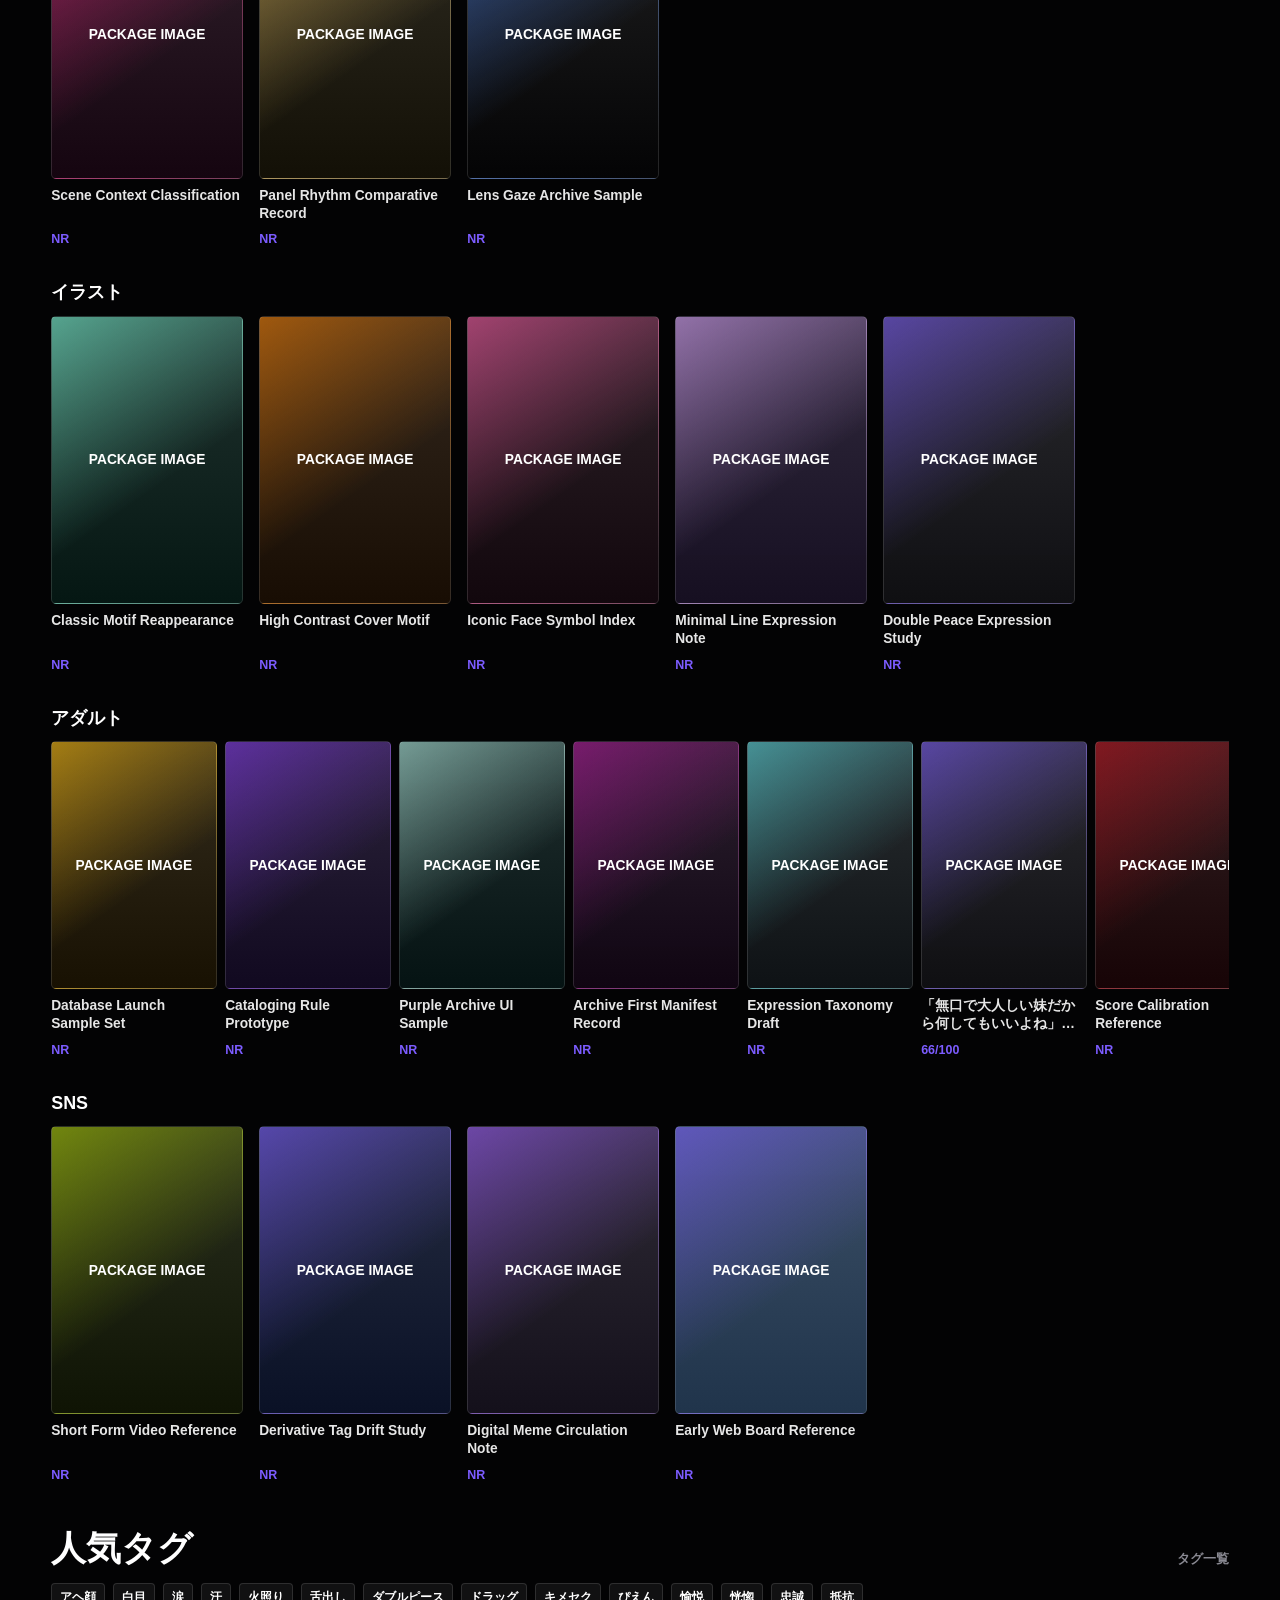
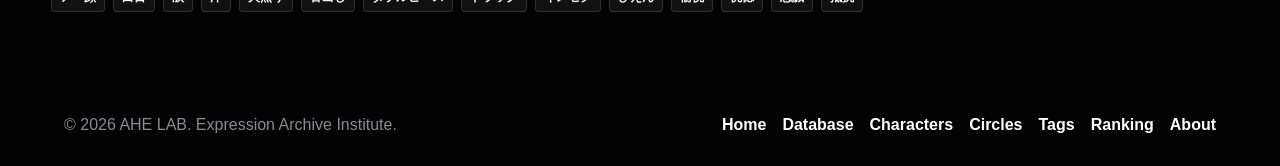
==== commit 6964278e: "Home page image shelf redesign" ====
--- a/index.html
+++ b/index.html
@@ -13,7 +13,7 @@
   <meta name="twitter:description" content="AHE LAB work discovery archive.">
   <link rel="canonical" href="index.html">
   <title>AHE LAB | Work Archive</title>
-  <link rel="stylesheet" href="assets/css/style.css?v=8">
+  <link rel="stylesheet" href="assets/css/style.css?v=9">
 </head>
 <body class="home-page" data-page="home">
   <div id="site-header"></div>
@@ -74,6 +74,6 @@
 
   <div id="site-footer"></div>
 
-  <script src="assets/js/app.js?v=8"></script>
+  <script src="assets/js/app.js?v=9"></script>
 </body>
 </html>
--- a/assets/css/style.css
+++ b/assets/css/style.css
@@ -1630,10 +1630,10 @@
 
 .home-shelf {
   display: grid;
-  grid-auto-columns: minmax(138px, 168px);
+  grid-auto-columns: minmax(158px, 192px);
   grid-auto-flow: column;
-  gap: 14px;
-  min-height: 254px;
+  gap: 16px;
+  min-height: 318px;
   padding-bottom: 8px;
   overflow-x: auto;
   overscroll-behavior-inline: contain;
@@ -1666,35 +1666,33 @@
 
 .home-work-cover {
   display: flex;
-  min-height: 210px;
+  min-height: 248px;
   aspect-ratio: 2 / 3;
   flex-direction: column;
-  justify-content: space-between;
-  padding: 10px;
+  align-items: center;
+  justify-content: center;
+  padding: 14px;
   border: 1px solid rgba(255, 255, 255, 0.13);
   border-radius: 5px;
+  overflow: hidden;
   background:
     linear-gradient(145deg, color-mix(in srgb, var(--thumb-accent, #7C5CFF) 55%, transparent), transparent 58%),
     linear-gradient(180deg, rgba(255, 255, 255, 0.11), rgba(0, 0, 0, 0.12)),
     var(--thumb-bg, #111115);
 }
 
-.home-work-cover small,
 .home-work-cover strong {
-  overflow-wrap: anywhere;
-}
-
-.home-work-cover small {
-  color: rgba(255, 255, 255, 0.68);
-  font-size: 0.62rem;
-  font-weight: 900;
+  color: var(--color-white);
+  font-size: 0.86rem;
+  line-height: 1.25;
+  text-align: center;
   text-transform: uppercase;
 }
 
-.home-work-cover strong {
-  color: var(--color-white);
-  font-size: 0.82rem;
-  line-height: 1.25;
+.home-work-cover img {
+  width: 100%;
+  height: 100%;
+  object-fit: cover;
 }
 
 .home-work-title {
@@ -2393,7 +2391,7 @@
   }
 
   .home-shelf {
-    grid-auto-columns: minmax(132px, 42vw);
+    grid-auto-columns: minmax(146px, 42vw);
   }
 }
 
@@ -2455,7 +2453,7 @@
   }
 
   .home-work-cover {
-    min-height: 188px;
+    min-height: 220px;
   }
 
   .record-details {
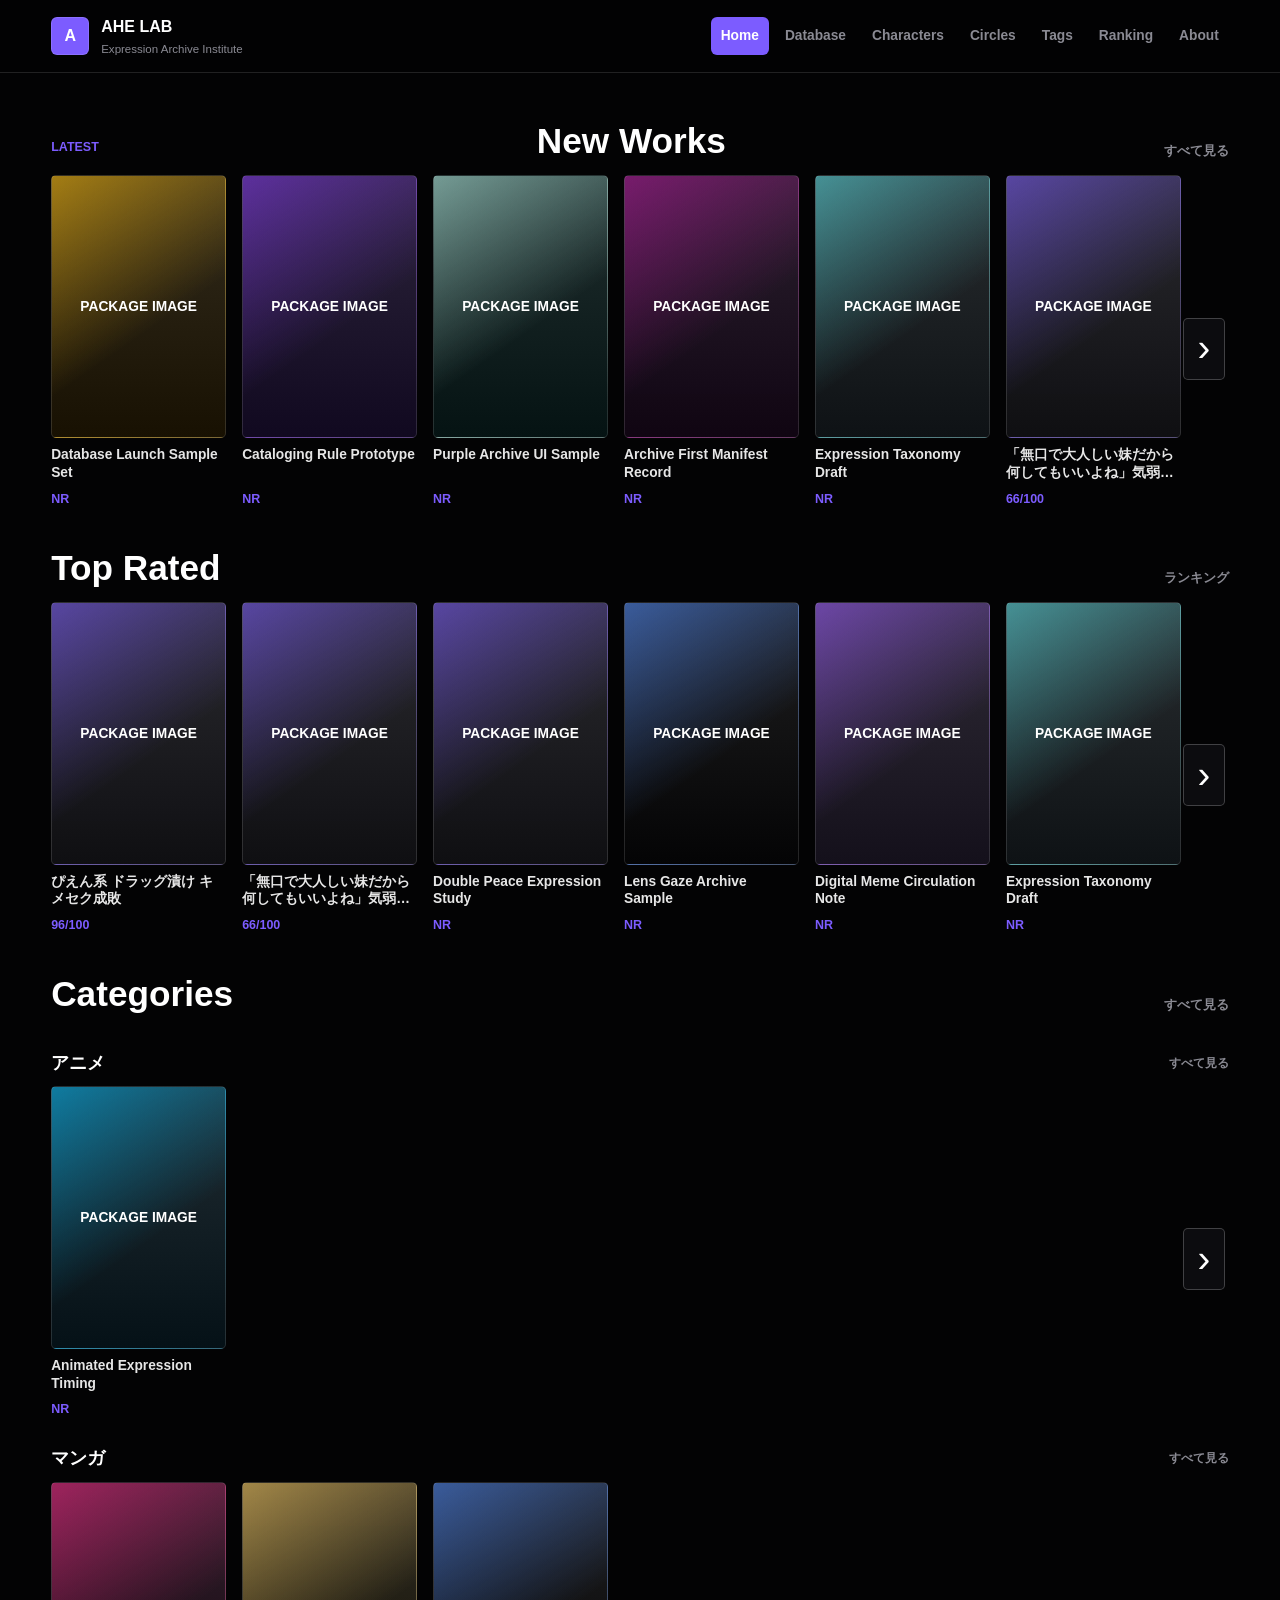
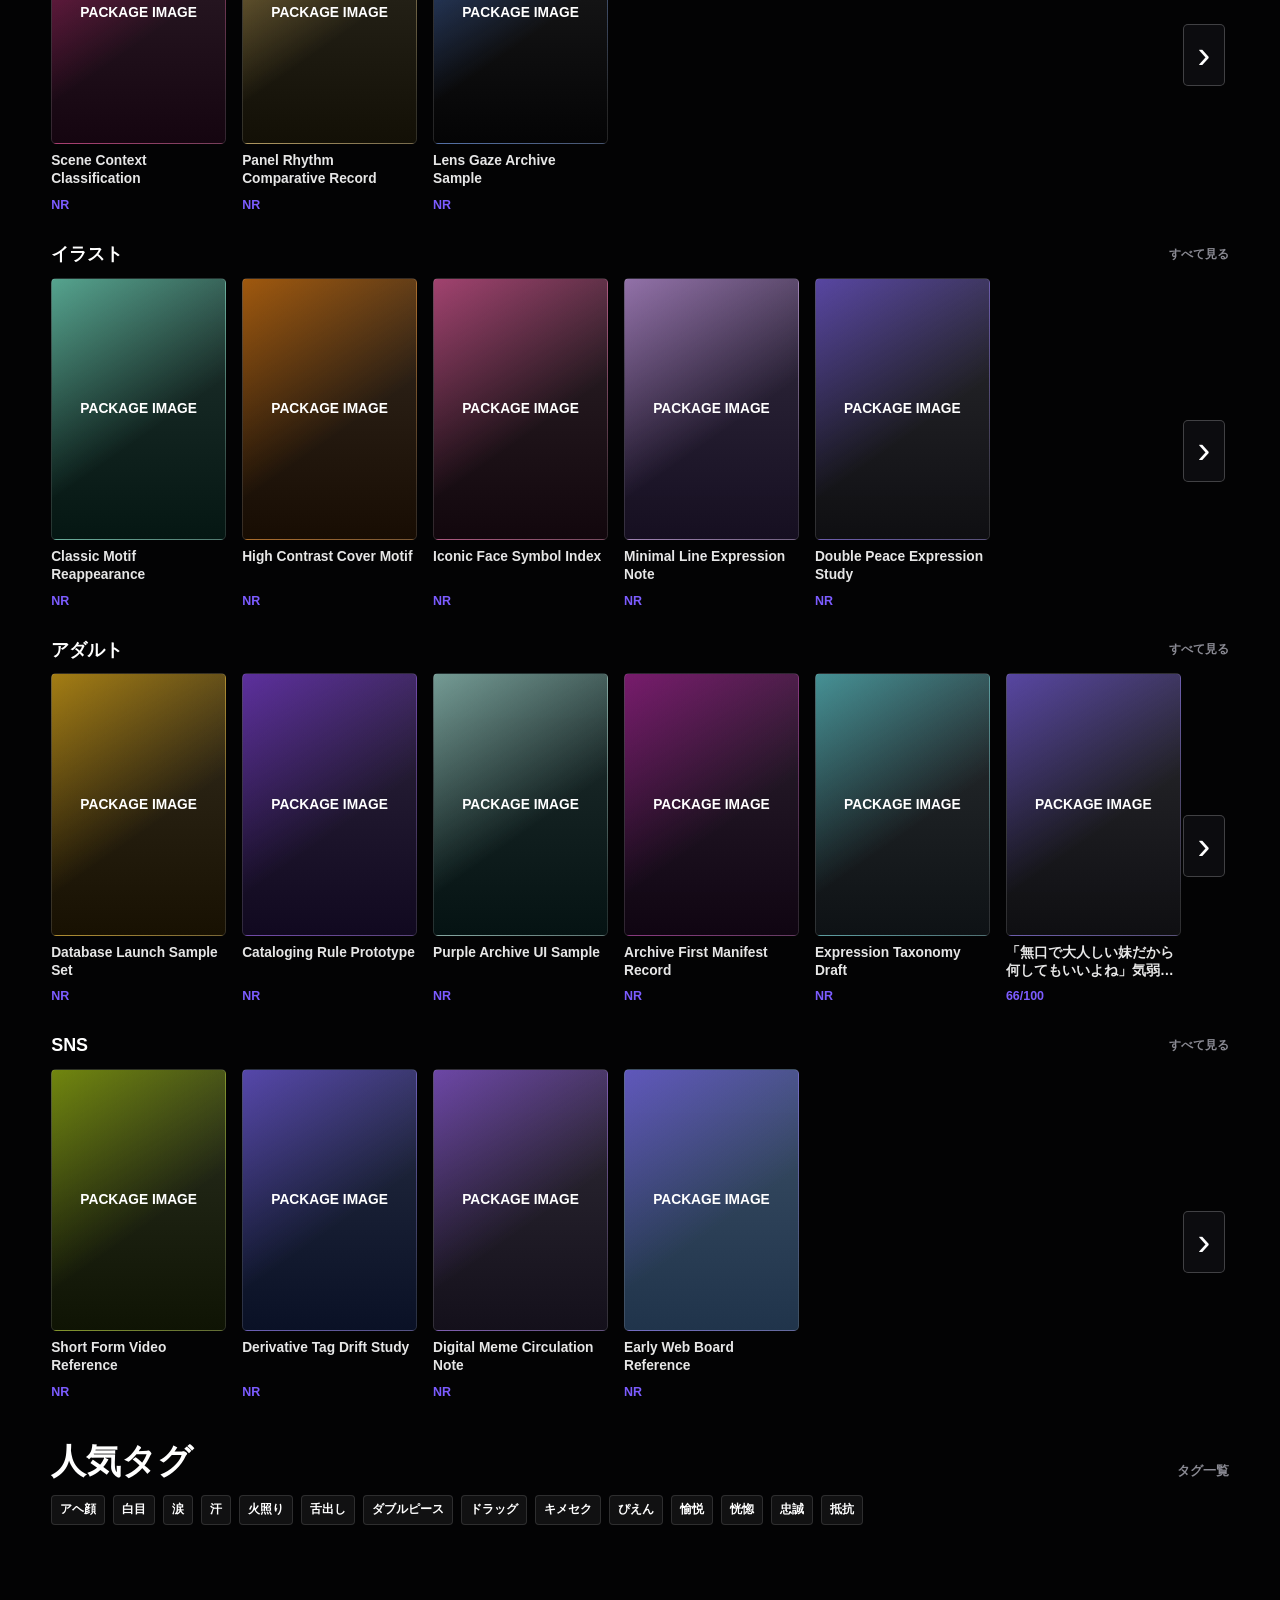
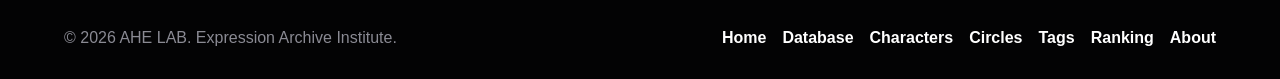
==== commit cce98c44: "Refine home shelves" ====
--- a/index.html
+++ b/index.html
@@ -13,7 +13,7 @@
   <meta name="twitter:description" content="AHE LAB work discovery archive.">
   <link rel="canonical" href="index.html">
   <title>AHE LAB | Work Archive</title>
-  <link rel="stylesheet" href="assets/css/style.css?v=9">
+  <link rel="stylesheet" href="assets/css/style.css?v=10">
 </head>
 <body class="home-page" data-page="home">
   <div id="site-header"></div>
@@ -25,7 +25,10 @@
         <h1 id="home-new-title">New Works</h1>
         <a href="database.html">すべて見る</a>
       </div>
-      <div class="home-shelf" id="home-latest-shelf" aria-label="最新追加作品"></div>
+      <div class="home-shelf-frame">
+        <div class="home-shelf" id="home-latest-shelf" aria-label="最新追加作品"></div>
+        <button class="home-shelf-next" type="button" data-shelf-target="home-latest-shelf" aria-label="New Worksを横に送る">›</button>
+      </div>
     </section>
 
     <section class="home-shelf-section" aria-labelledby="home-high-score-title">
@@ -33,7 +36,10 @@
         <h2 id="home-high-score-title">Top Rated</h2>
         <a href="ranking.html">ランキング</a>
       </div>
-      <div class="home-shelf" id="home-high-score-shelf" aria-label="高評価作品"></div>
+      <div class="home-shelf-frame">
+        <div class="home-shelf" id="home-high-score-shelf" aria-label="高評価作品"></div>
+        <button class="home-shelf-next" type="button" data-shelf-target="home-high-score-shelf" aria-label="Top Ratedを横に送る">›</button>
+      </div>
     </section>
 
     <section class="home-category-section" aria-labelledby="home-categories-title">
@@ -42,24 +48,54 @@
         <a href="database.html">すべて見る</a>
       </div>
       <div class="home-category-block" aria-labelledby="home-anime-title">
-        <h3 id="home-anime-title">アニメ</h3>
-        <div class="home-shelf" id="home-type-anime-shelf" aria-label="アニメ"></div>
+        <div class="home-category-heading">
+          <h3 id="home-anime-title">アニメ</h3>
+          <a href="database.html?type=%E3%82%A2%E3%83%8B%E3%83%A1">すべて見る</a>
+        </div>
+        <div class="home-shelf-frame">
+          <div class="home-shelf" id="home-type-anime-shelf" aria-label="アニメ"></div>
+          <button class="home-shelf-next" type="button" data-shelf-target="home-type-anime-shelf" aria-label="アニメを横に送る">›</button>
+        </div>
       </div>
       <div class="home-category-block" aria-labelledby="home-manga-title">
-        <h3 id="home-manga-title">マンガ</h3>
-        <div class="home-shelf" id="home-type-manga-shelf" aria-label="マンガ"></div>
+        <div class="home-category-heading">
+          <h3 id="home-manga-title">マンガ</h3>
+          <a href="database.html?type=%E3%83%9E%E3%83%B3%E3%82%AC">すべて見る</a>
+        </div>
+        <div class="home-shelf-frame">
+          <div class="home-shelf" id="home-type-manga-shelf" aria-label="マンガ"></div>
+          <button class="home-shelf-next" type="button" data-shelf-target="home-type-manga-shelf" aria-label="マンガを横に送る">›</button>
+        </div>
       </div>
       <div class="home-category-block" aria-labelledby="home-illustration-title">
-        <h3 id="home-illustration-title">イラスト</h3>
-        <div class="home-shelf" id="home-type-illustration-shelf" aria-label="イラスト"></div>
+        <div class="home-category-heading">
+          <h3 id="home-illustration-title">イラスト</h3>
+          <a href="database.html?type=%E3%82%A4%E3%83%A9%E3%82%B9%E3%83%88">すべて見る</a>
+        </div>
+        <div class="home-shelf-frame">
+          <div class="home-shelf" id="home-type-illustration-shelf" aria-label="イラスト"></div>
+          <button class="home-shelf-next" type="button" data-shelf-target="home-type-illustration-shelf" aria-label="イラストを横に送る">›</button>
+        </div>
       </div>
       <div class="home-category-block" aria-labelledby="home-adult-title">
-        <h3 id="home-adult-title">アダルト</h3>
-        <div class="home-shelf" id="home-type-adult-shelf" aria-label="アダルト"></div>
+        <div class="home-category-heading">
+          <h3 id="home-adult-title">アダルト</h3>
+          <a href="database.html?type=%E3%82%A2%E3%83%80%E3%83%AB%E3%83%88">すべて見る</a>
+        </div>
+        <div class="home-shelf-frame">
+          <div class="home-shelf" id="home-type-adult-shelf" aria-label="アダルト"></div>
+          <button class="home-shelf-next" type="button" data-shelf-target="home-type-adult-shelf" aria-label="アダルトを横に送る">›</button>
+        </div>
       </div>
       <div class="home-category-block" aria-labelledby="home-sns-title">
-        <h3 id="home-sns-title">SNS</h3>
-        <div class="home-shelf" id="home-type-sns-shelf" aria-label="SNS"></div>
+        <div class="home-category-heading">
+          <h3 id="home-sns-title">SNS</h3>
+          <a href="database.html?type=SNS">すべて見る</a>
+        </div>
+        <div class="home-shelf-frame">
+          <div class="home-shelf" id="home-type-sns-shelf" aria-label="SNS"></div>
+          <button class="home-shelf-next" type="button" data-shelf-target="home-type-sns-shelf" aria-label="SNSを横に送る">›</button>
+        </div>
       </div>
     </section>
 
@@ -74,6 +110,6 @@
 
   <div id="site-footer"></div>
 
-  <script src="assets/js/app.js?v=9"></script>
+  <script src="assets/js/app.js?v=10"></script>
 </body>
 </html>
--- a/assets/css/style.css
+++ b/assets/css/style.css
@@ -1585,11 +1585,32 @@
   min-width: 0;
 }
 
+.home-category-heading {
+  display: flex;
+  align-items: center;
+  justify-content: space-between;
+  gap: 16px;
+  margin-bottom: 12px;
+}
+
 .home-category-block h3 {
-  margin: 0 0 12px;
+  margin: 0;
   color: var(--color-white);
   font-size: 1.12rem;
   line-height: 1.2;
+}
+
+.home-category-heading a {
+  color: var(--color-muted);
+  font-size: 0.78rem;
+  font-weight: 900;
+  text-decoration: none;
+  white-space: nowrap;
+}
+
+.home-category-heading a:hover,
+.home-category-heading a:focus-visible {
+  color: var(--color-white);
 }
 
 .home-shelf-featured {
@@ -1628,25 +1649,49 @@
   color: var(--color-white);
 }
 
+.home-shelf-frame {
+  position: relative;
+}
+
 .home-shelf {
   display: grid;
-  grid-auto-columns: minmax(158px, 192px);
+  grid-auto-columns: minmax(132px, calc((100% - 80px) / 6));
   grid-auto-flow: column;
   gap: 16px;
-  min-height: 318px;
-  padding-bottom: 8px;
+  min-height: 286px;
+  padding: 0 48px 4px 0;
   overflow-x: auto;
   overscroll-behavior-inline: contain;
   scroll-snap-type: inline proximity;
+  scrollbar-width: none;
 }
 
 .home-shelf::-webkit-scrollbar {
-  height: 8px;
-}
-
-.home-shelf::-webkit-scrollbar-thumb {
-  border-radius: 999px;
-  background: rgba(255, 255, 255, 0.2);
+  display: none;
+}
+
+.home-shelf-next {
+  position: absolute;
+  z-index: 2;
+  top: 42%;
+  right: 4px;
+  display: grid;
+  width: 42px;
+  height: 62px;
+  place-items: center;
+  border: 1px solid rgba(255, 255, 255, 0.22);
+  border-radius: 5px;
+  background: rgba(14, 14, 18, 0.86);
+  color: var(--color-white);
+  cursor: pointer;
+  font-size: 2.4rem;
+  line-height: 1;
+}
+
+.home-shelf-next:hover,
+.home-shelf-next:focus-visible {
+  border-color: rgba(124, 92, 255, 0.78);
+  background: rgba(27, 24, 40, 0.94);
 }
 
 .home-work-card {
@@ -1666,7 +1711,7 @@
 
 .home-work-cover {
   display: flex;
-  min-height: 248px;
+  min-height: 210px;
   aspect-ratio: 2 / 3;
   flex-direction: column;
   align-items: center;
@@ -2391,7 +2436,8 @@
   }
 
   .home-shelf {
-    grid-auto-columns: minmax(146px, 42vw);
+    grid-auto-columns: minmax(140px, 42vw);
+    min-height: 268px;
   }
 }
 
@@ -2452,8 +2498,19 @@
     align-items: flex-start;
   }
 
+  .home-shelf {
+    min-height: 262px;
+    padding-right: 42px;
+  }
+
+  .home-shelf-next {
+    width: 36px;
+    height: 54px;
+    font-size: 2rem;
+  }
+
   .home-work-cover {
-    min-height: 220px;
+    min-height: 204px;
   }
 
   .record-details {
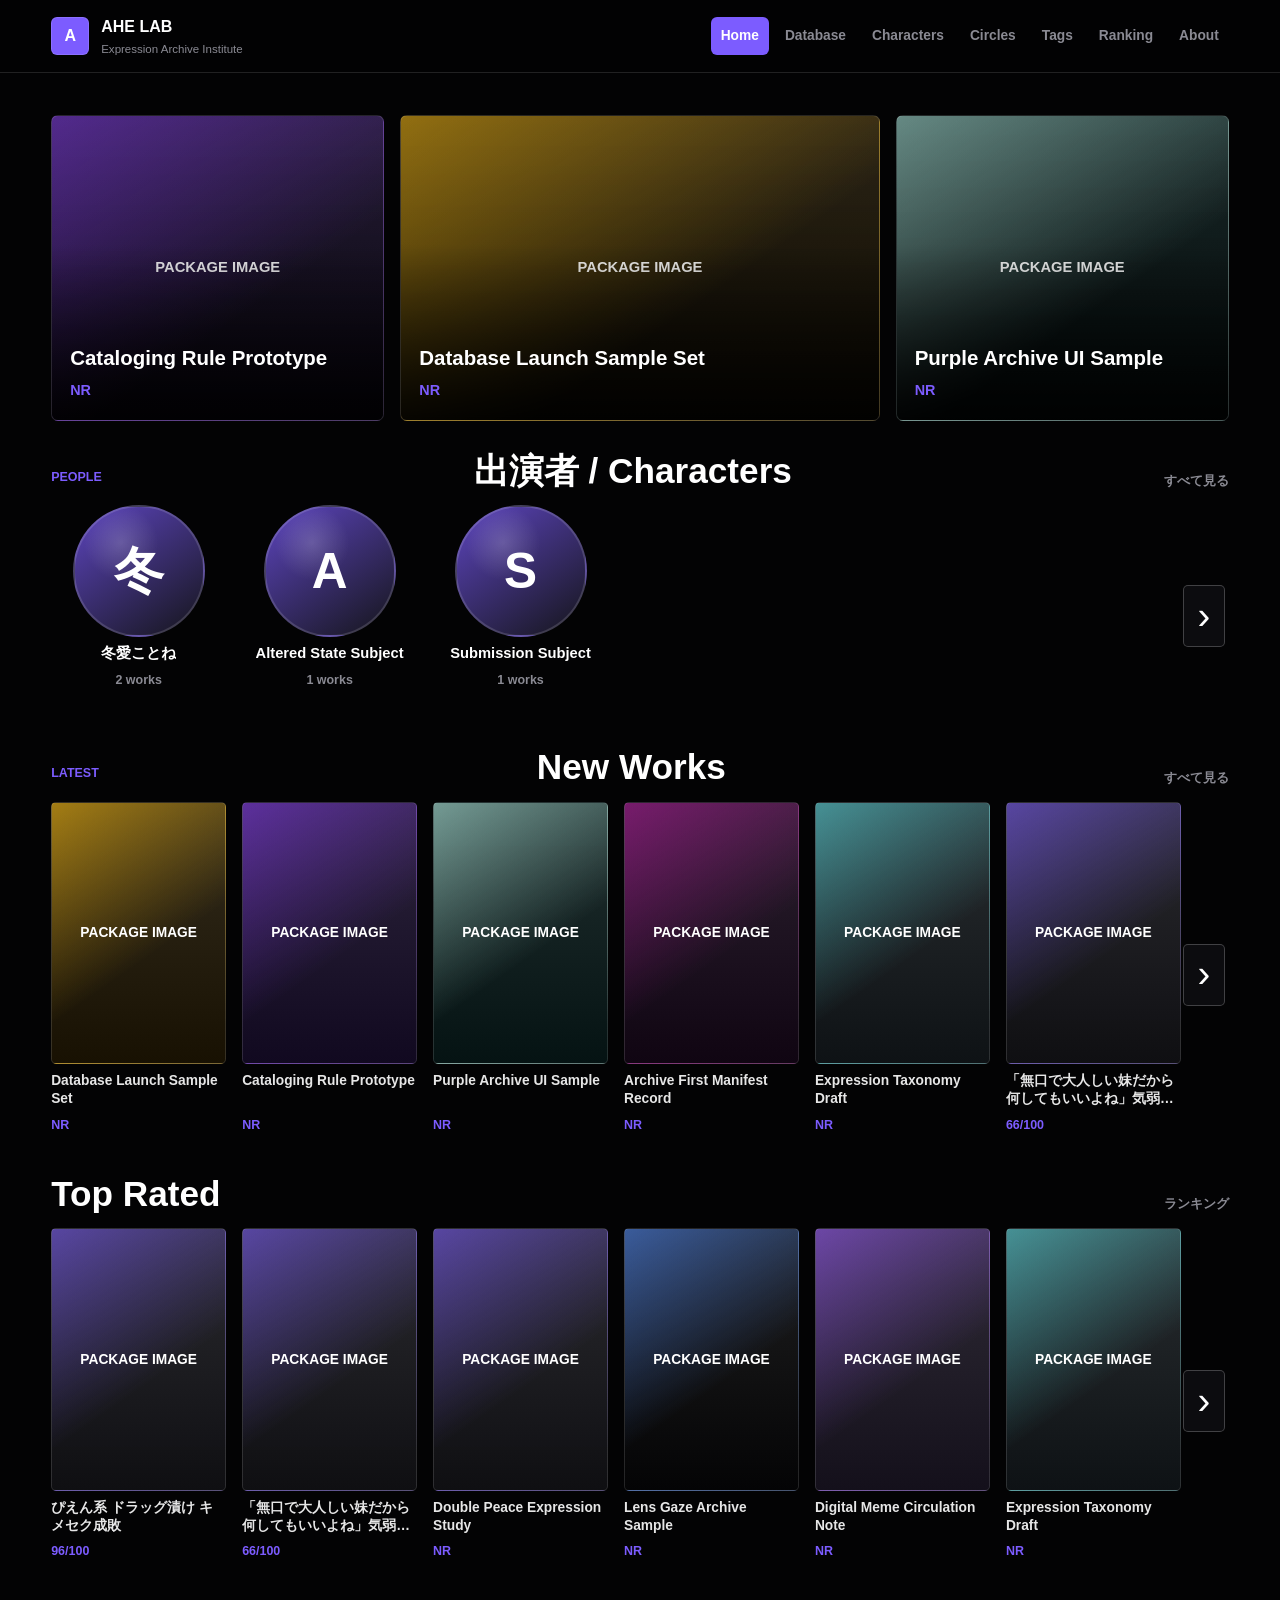
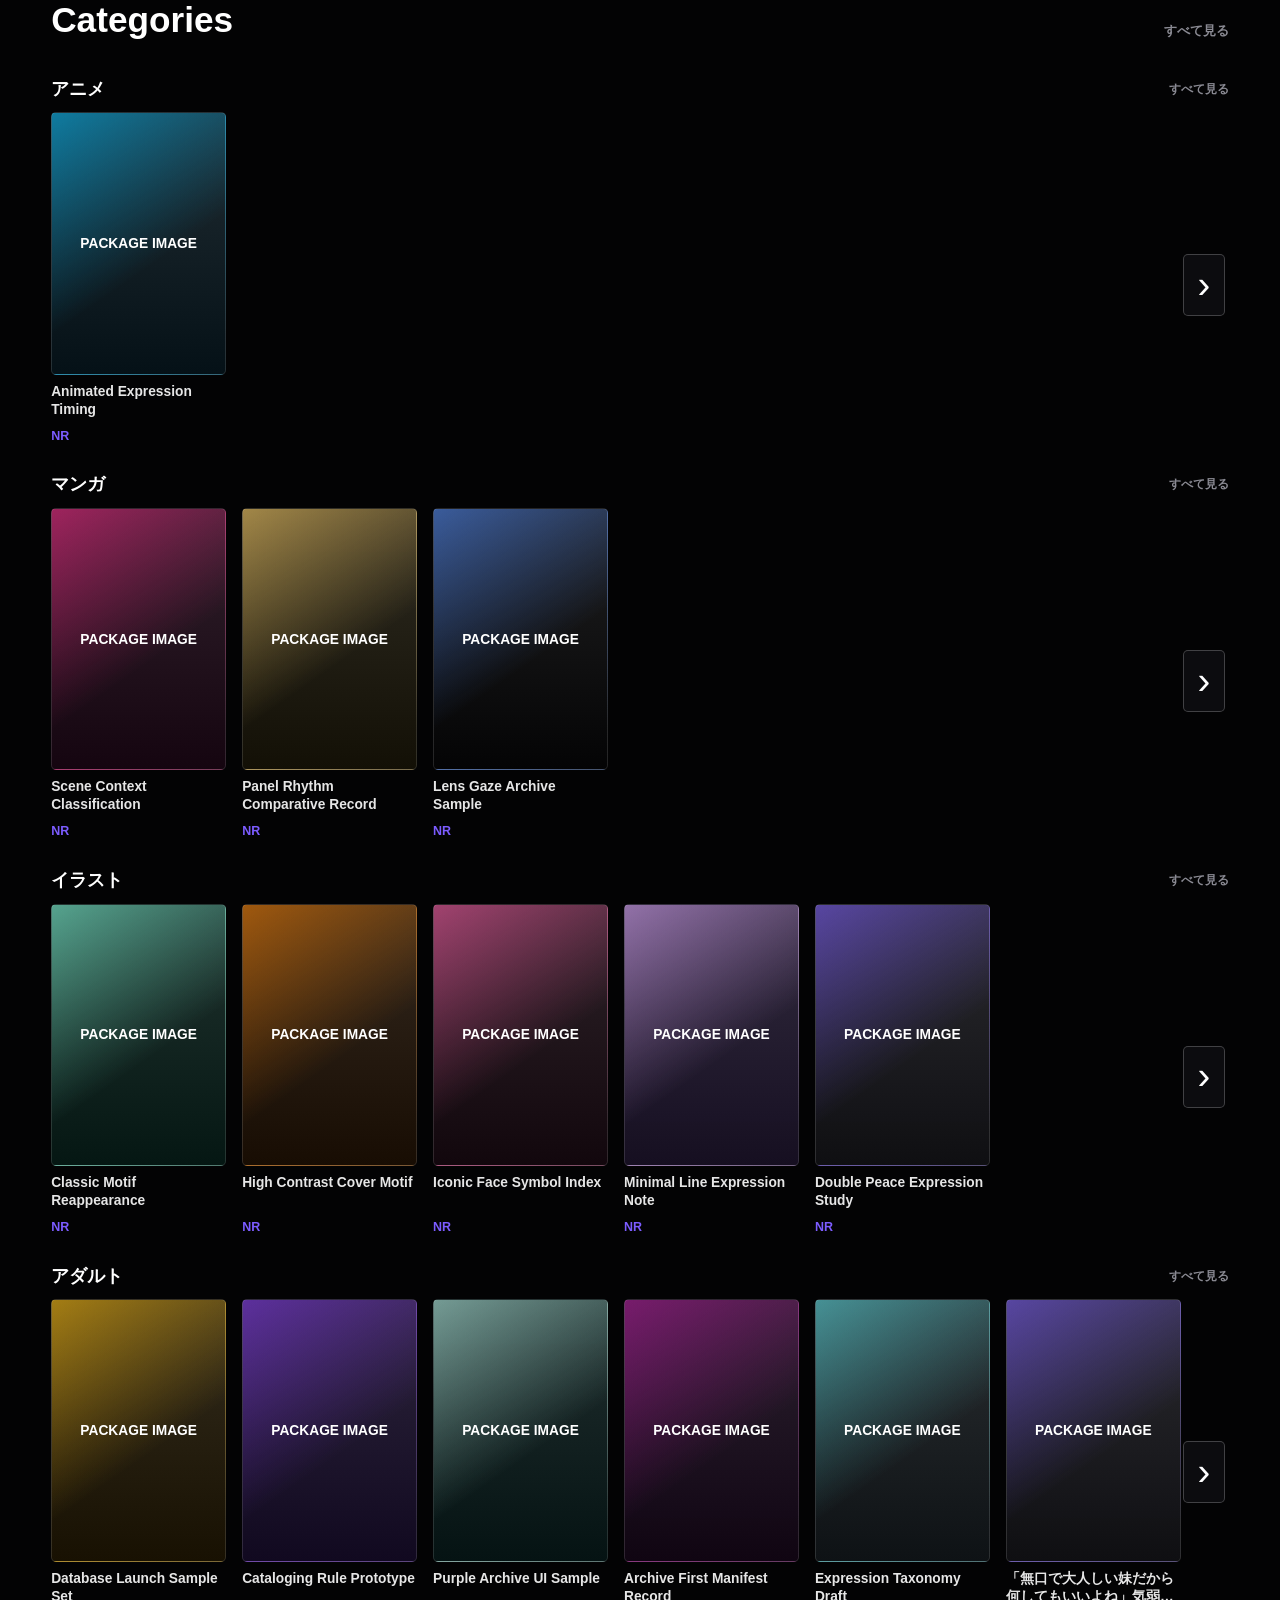
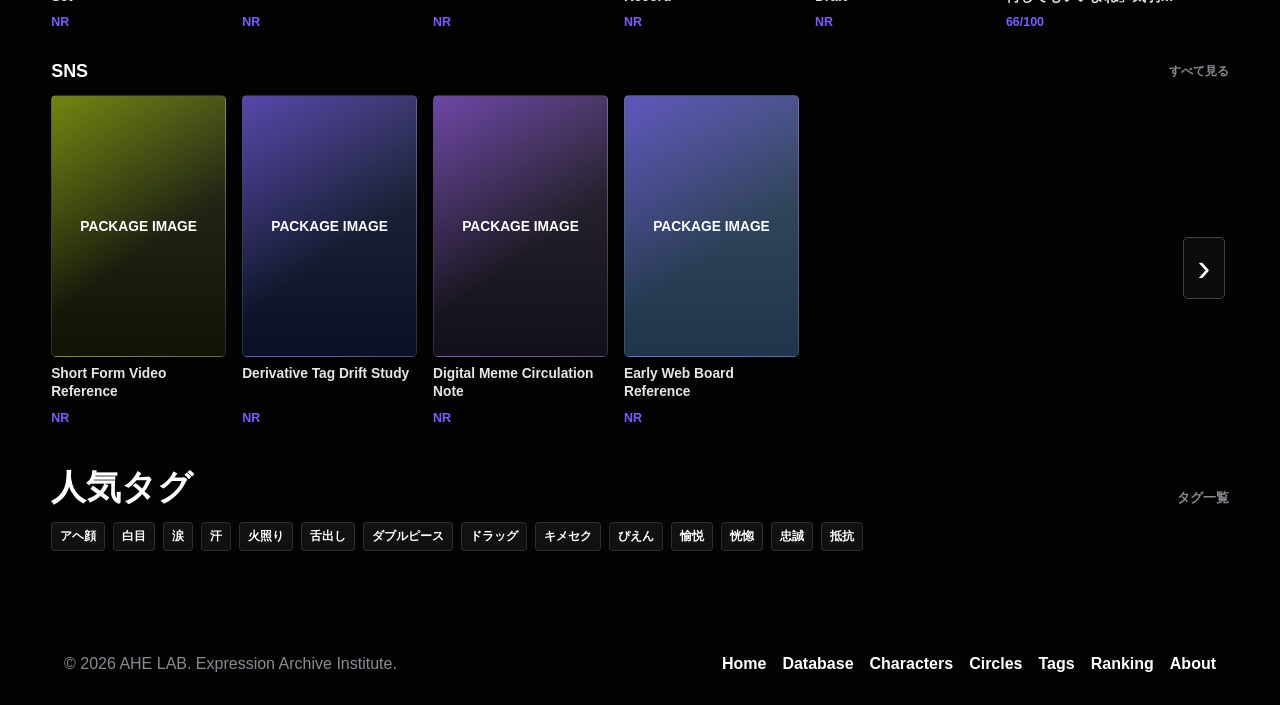
==== commit fb75db20: "Add home featured and character shelves" ====
--- a/index.html
+++ b/index.html
@@ -13,12 +13,28 @@
   <meta name="twitter:description" content="AHE LAB work discovery archive.">
   <link rel="canonical" href="index.html">
   <title>AHE LAB | Work Archive</title>
-  <link rel="stylesheet" href="assets/css/style.css?v=10">
+  <link rel="stylesheet" href="assets/css/style.css?v=12">
 </head>
 <body class="home-page" data-page="home">
   <div id="site-header"></div>
 
   <main class="home-media-page">
+    <section class="home-feature-strip" aria-label="Featured works">
+      <div class="home-feature-grid" id="home-feature-strip"></div>
+    </section>
+
+    <section class="home-shelf-section home-character-section" aria-labelledby="home-character-title">
+      <div class="home-shelf-heading">
+        <p class="eyebrow">People</p>
+        <h2 id="home-character-title">出演者 / Characters</h2>
+        <a href="character.html">すべて見る</a>
+      </div>
+      <div class="home-shelf-frame">
+        <div class="home-character-shelf" id="home-character-shelf" aria-label="出演者とキャラクター"></div>
+        <button class="home-shelf-next" type="button" data-shelf-target="home-character-shelf" aria-label="出演者を横に送る">›</button>
+      </div>
+    </section>
+
     <section class="home-shelf-section home-shelf-featured" aria-labelledby="home-new-title">
       <div class="home-shelf-heading">
         <p class="eyebrow">Latest</p>
@@ -110,6 +126,6 @@
 
   <div id="site-footer"></div>
 
-  <script src="assets/js/app.js?v=10"></script>
+  <script src="assets/js/app.js?v=12"></script>
 </body>
 </html>
--- a/assets/css/style.css
+++ b/assets/css/style.css
@@ -1569,6 +1569,161 @@
 .home-media-page {
   padding: 30px 0 72px;
   background: var(--color-black);
+}
+
+.home-feature-strip {
+  padding: 12px clamp(16px, 4vw, 56px) 30px;
+}
+
+.home-feature-grid {
+  display: grid;
+  grid-template-columns: minmax(180px, 0.82fr) minmax(280px, 1.18fr) minmax(180px, 0.82fr);
+  gap: 16px;
+  align-items: stretch;
+}
+
+.home-feature-card {
+  position: relative;
+  display: flex;
+  min-height: 250px;
+  overflow: hidden;
+  align-items: flex-end;
+  border: 1px solid rgba(255, 255, 255, 0.12);
+  border-radius: 7px;
+  background:
+    linear-gradient(145deg, color-mix(in srgb, var(--thumb-accent, #7C5CFF) 48%, transparent), transparent 62%),
+    linear-gradient(180deg, rgba(255, 255, 255, 0.08), rgba(0, 0, 0, 0.62)),
+    var(--thumb-bg, #111115);
+  color: var(--color-white);
+  text-decoration: none;
+}
+
+.home-feature-card.is-main {
+  min-height: 306px;
+}
+
+.home-feature-card:hover,
+.home-feature-card:focus-visible {
+  border-color: rgba(124, 92, 255, 0.8);
+}
+
+.home-feature-card img {
+  position: absolute;
+  inset: 0;
+  width: 100%;
+  height: 100%;
+  object-fit: cover;
+}
+
+.home-feature-card::after {
+  position: absolute;
+  inset: auto 0 0;
+  height: 58%;
+  background: linear-gradient(180deg, transparent, rgba(0, 0, 0, 0.82));
+  content: "";
+}
+
+.home-feature-placeholder {
+  position: absolute;
+  inset: 0;
+  display: grid;
+  place-items: center;
+  color: rgba(255, 255, 255, 0.9);
+  font-size: 0.92rem;
+  font-weight: 900;
+  text-transform: uppercase;
+}
+
+.home-feature-info {
+  position: relative;
+  z-index: 1;
+  display: grid;
+  gap: 8px;
+  width: 100%;
+  padding: 18px;
+}
+
+.home-feature-info strong {
+  display: -webkit-box;
+  overflow: hidden;
+  font-size: clamp(1rem, 1.6vw, 1.45rem);
+  line-height: 1.2;
+  -webkit-box-orient: vertical;
+  -webkit-line-clamp: 2;
+}
+
+.home-feature-info span {
+  color: var(--color-purple);
+  font-size: 0.9rem;
+  font-weight: 900;
+}
+
+.home-character-section {
+  padding-bottom: 28px;
+}
+
+.home-character-shelf {
+  display: grid;
+  grid-auto-columns: minmax(132px, calc((100% - 80px) / 6));
+  grid-auto-flow: column;
+  gap: 16px;
+  min-height: 178px;
+  padding: 0 48px 4px 0;
+  overflow-x: auto;
+  overscroll-behavior-inline: contain;
+  scroll-snap-type: inline proximity;
+  scrollbar-width: none;
+}
+
+.home-character-shelf::-webkit-scrollbar {
+  display: none;
+}
+
+.home-character-card {
+  display: grid;
+  gap: 8px;
+  justify-items: center;
+  align-content: start;
+  min-width: 0;
+  color: var(--color-white);
+  text-align: center;
+  text-decoration: none;
+  scroll-snap-align: start;
+}
+
+.home-character-avatar {
+  display: grid;
+  width: min(132px, 100%);
+  aspect-ratio: 1;
+  place-items: center;
+  border: 2px solid rgba(255, 255, 255, 0.14);
+  border-radius: 50%;
+  background:
+    radial-gradient(circle at 36% 28%, rgba(255, 255, 255, 0.18), transparent 30%),
+    linear-gradient(145deg, rgba(124, 92, 255, 0.75), rgba(22, 22, 28, 0.95));
+  color: var(--color-white);
+  font-size: clamp(1.9rem, 4vw, 3.1rem);
+  font-weight: 900;
+}
+
+.home-character-card:hover .home-character-avatar,
+.home-character-card:focus-visible .home-character-avatar {
+  border-color: rgba(124, 92, 255, 0.85);
+}
+
+.home-character-card strong {
+  display: -webkit-box;
+  overflow: hidden;
+  font-size: 0.92rem;
+  line-height: 1.2;
+  -webkit-box-orient: vertical;
+  -webkit-line-clamp: 2;
+}
+
+.home-character-card span:last-child {
+  color: var(--color-muted);
+  font-size: 0.78rem;
+  font-weight: 800;
 }
 
 .home-shelf-section {
@@ -2435,9 +2590,34 @@
     grid-template-columns: 1fr;
   }
 
+  .home-feature-grid {
+    grid-template-columns: minmax(240px, 78vw) minmax(240px, 78vw) minmax(240px, 78vw);
+    overflow-x: auto;
+    scroll-snap-type: inline proximity;
+    scrollbar-width: none;
+  }
+
+  .home-feature-grid::-webkit-scrollbar {
+    display: none;
+  }
+
+  .home-feature-card {
+    min-height: 238px;
+    scroll-snap-align: start;
+  }
+
+  .home-feature-card.is-main {
+    min-height: 238px;
+    order: -1;
+  }
+
   .home-shelf {
     grid-auto-columns: minmax(140px, 42vw);
     min-height: 268px;
+  }
+
+  .home-character-shelf {
+    grid-auto-columns: minmax(124px, 34vw);
   }
 }
 
@@ -2486,6 +2666,24 @@
     padding-top: 20px;
   }
 
+  .home-feature-strip {
+    padding-inline: 16px;
+  }
+
+  .home-feature-grid {
+    grid-template-columns: minmax(252px, 86vw) minmax(252px, 86vw) minmax(252px, 86vw);
+  }
+
+  .home-feature-card,
+  .home-feature-card.is-main {
+    min-height: 220px;
+  }
+
+  .home-character-shelf {
+    grid-auto-columns: minmax(116px, 38vw);
+    min-height: 164px;
+  }
+
   .home-shelf-section {
     padding-inline: 16px;
   }
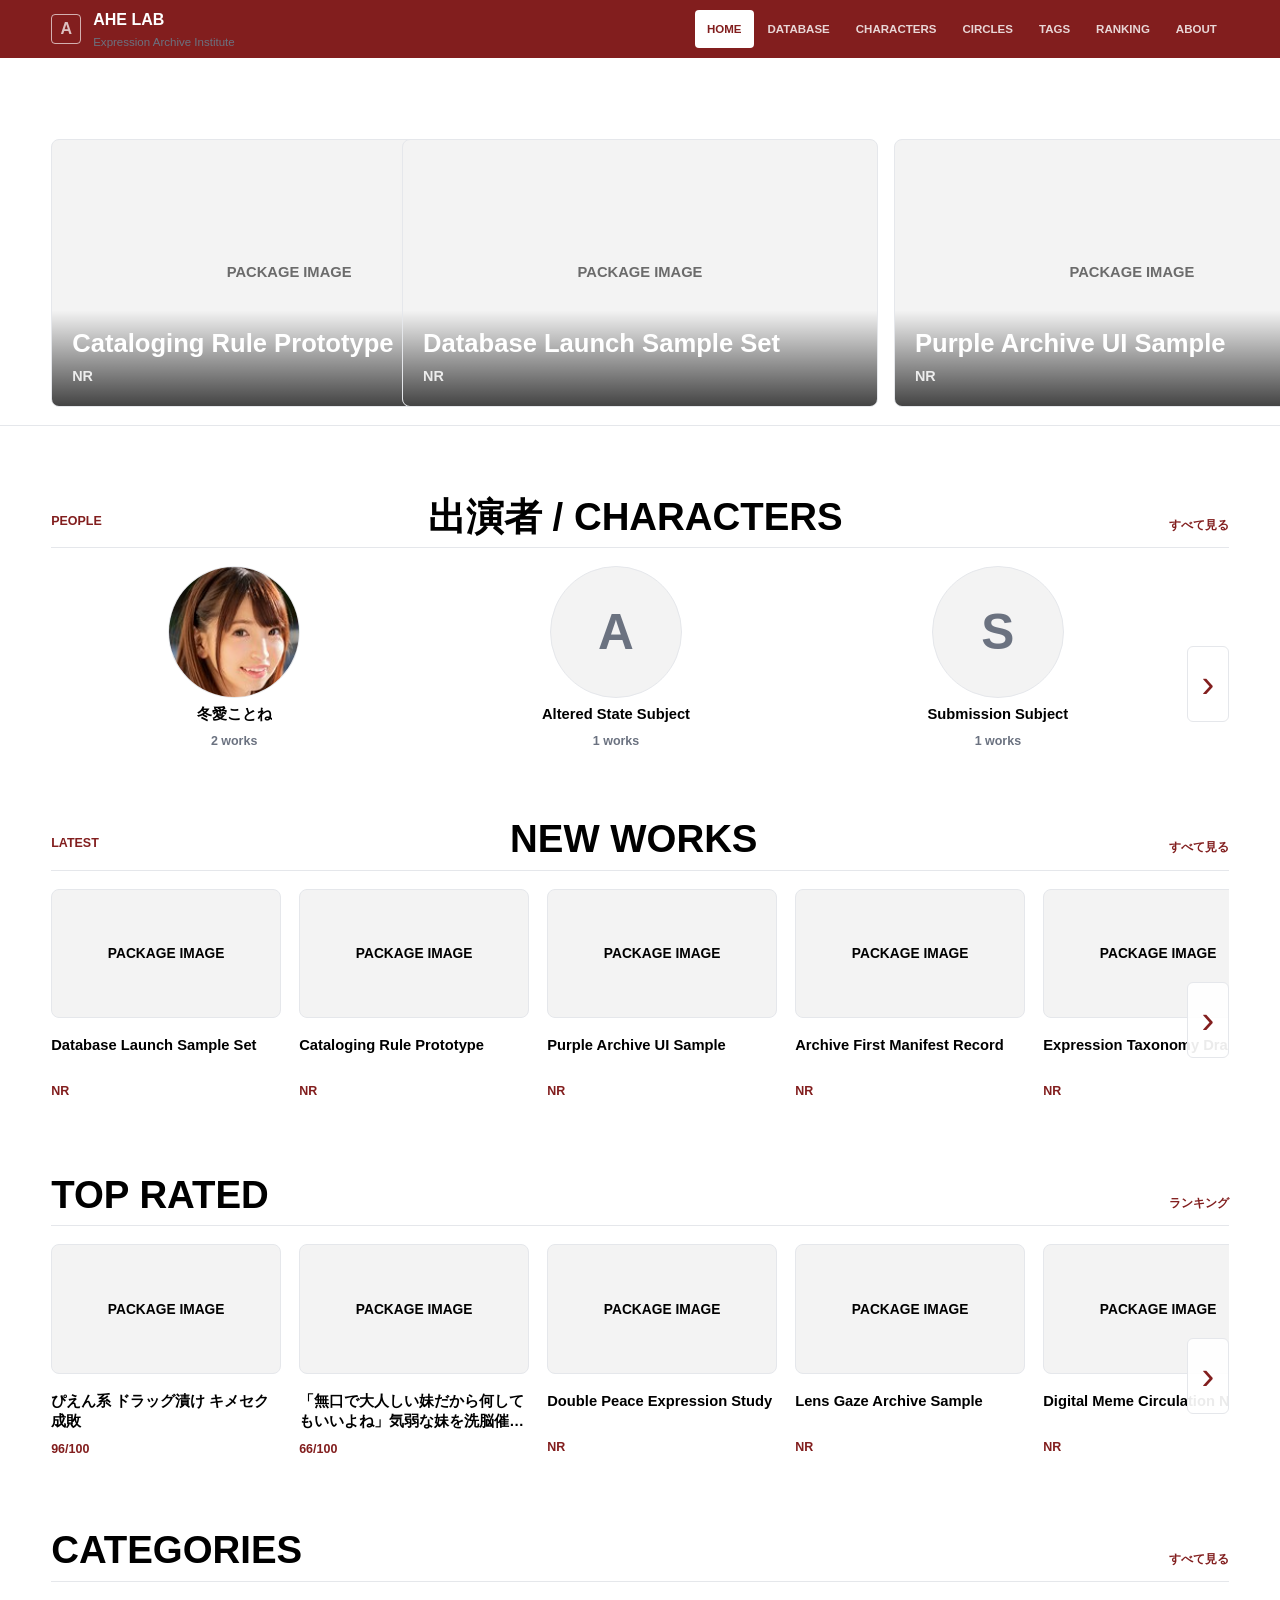
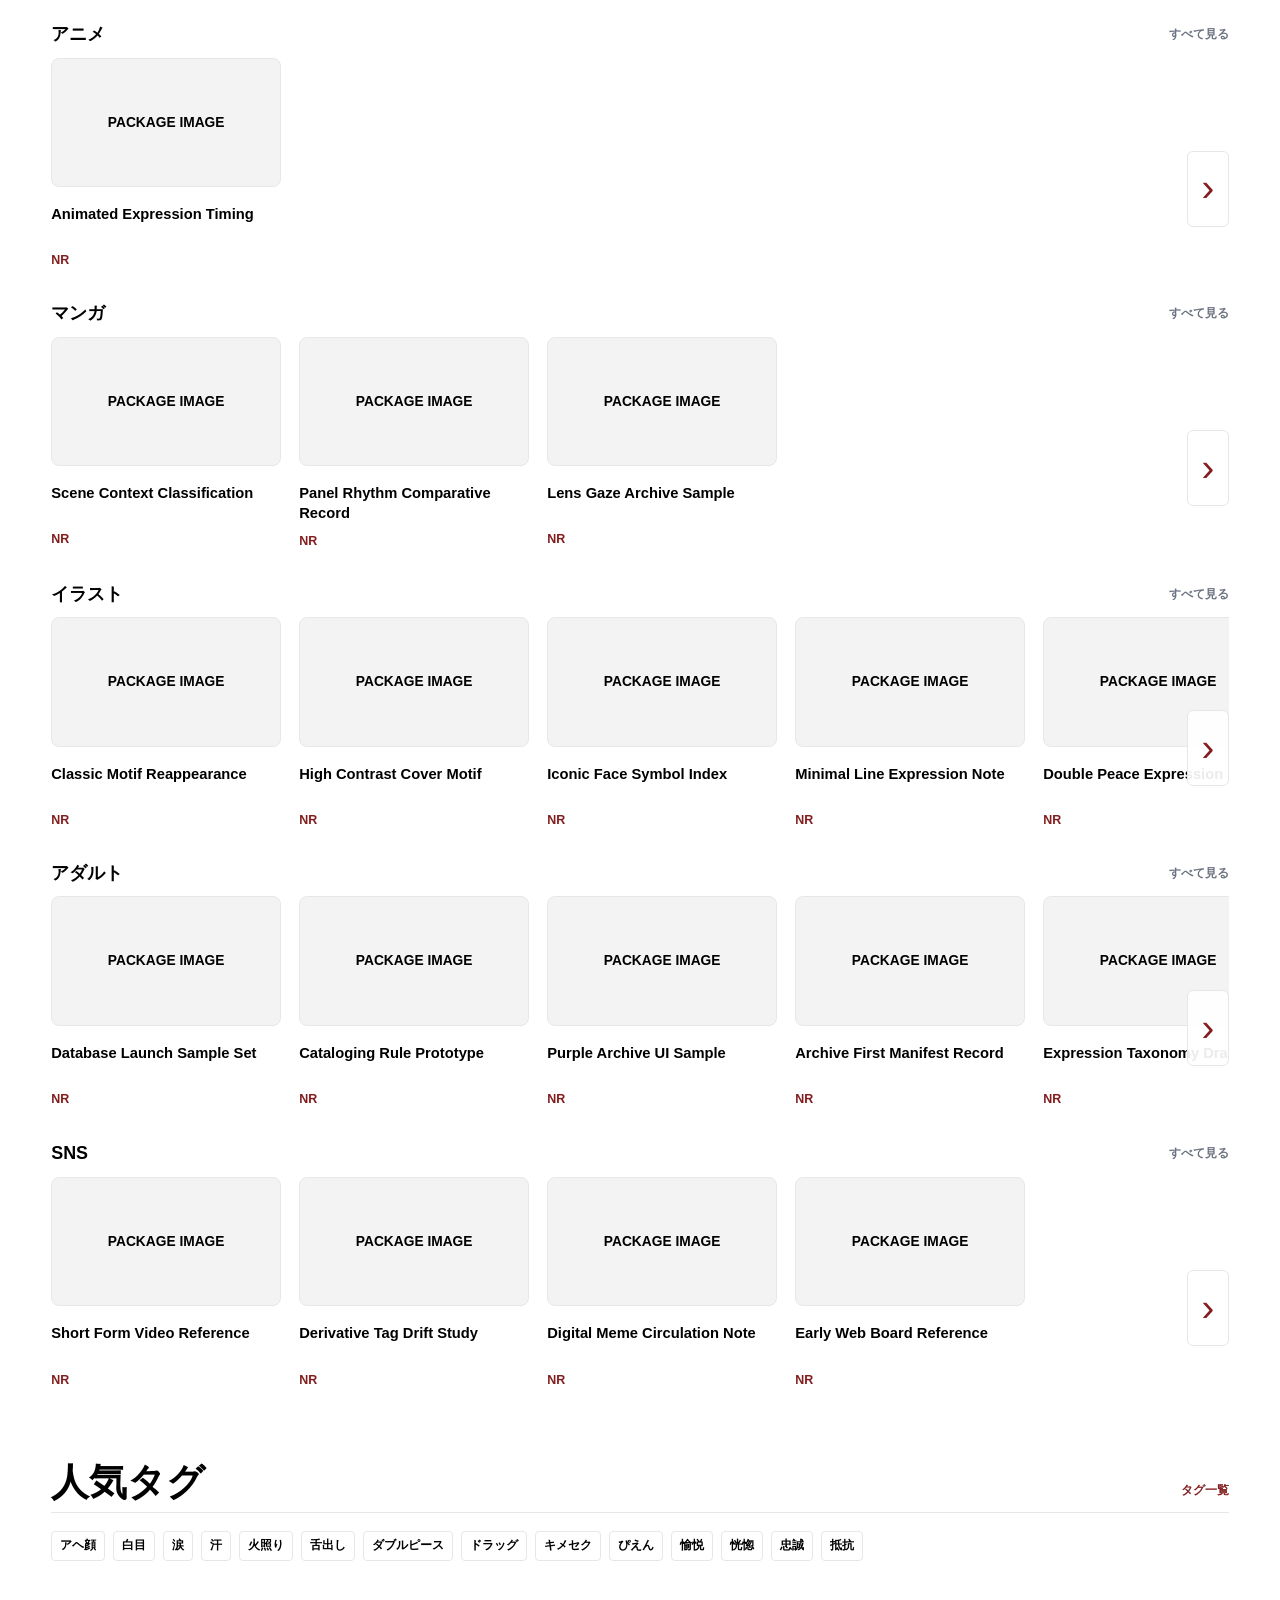
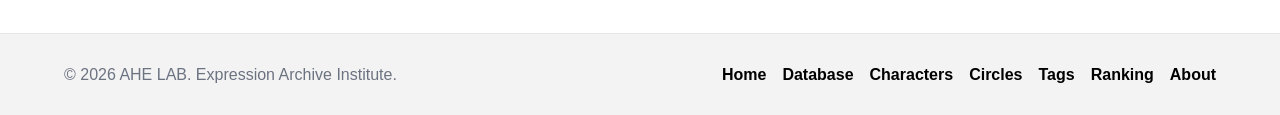
==== commit ea17eb6e: "Refresh AHE LAB visual design" ====
--- a/index.html
+++ b/index.html
@@ -13,7 +13,7 @@
   <meta name="twitter:description" content="AHE LAB work discovery archive.">
   <link rel="canonical" href="index.html">
   <title>AHE LAB | Work Archive</title>
-  <link rel="stylesheet" href="assets/css/style.css?v=12">
+  <link rel="stylesheet" href="assets/css/style.css?v=13">
 </head>
 <body class="home-page" data-page="home">
   <div id="site-header"></div>
--- a/assets/css/style.css
+++ b/assets/css/style.css
@@ -381,6 +381,7 @@
 }
 
 .record-poster {
+  position: relative;
   display: flex;
   min-height: 136px;
   align-items: flex-end;
@@ -392,6 +393,27 @@
     radial-gradient(circle at 20% 18%, color-mix(in srgb, var(--thumb-accent, #7c5cff) 45%, transparent), transparent 34%),
     var(--thumb-bg, var(--color-black));
   color: var(--color-white);
+  overflow: hidden;
+}
+
+.record-poster.has-image {
+  background: #101014;
+}
+
+.record-poster.has-image::after {
+  position: absolute;
+  inset: auto 0 0;
+  height: 54%;
+  background: linear-gradient(180deg, transparent, rgba(0, 0, 0, 0.82));
+  content: "";
+}
+
+.record-poster-image {
+  position: absolute;
+  inset: 0;
+  width: 100%;
+  height: 100%;
+  object-fit: cover;
 }
 
 .record-link:hover,
@@ -401,12 +423,16 @@
 }
 
 .record-code {
+  position: relative;
+  z-index: 1;
   color: rgba(255, 255, 255, 0.72);
   font-size: 0.8rem;
   font-weight: 800;
 }
 
 .record-thumb-title {
+  position: relative;
+  z-index: 1;
   max-width: 130px;
   color: rgba(255, 255, 255, 0.86);
   font-size: 0.92rem;
@@ -415,6 +441,8 @@
 }
 
 .record-score {
+  position: relative;
+  z-index: 1;
   display: grid;
   width: 56px;
   height: 56px;
@@ -1051,6 +1079,7 @@
 }
 
 .work-cover-placeholder {
+  position: relative;
   display: grid;
   min-height: 380px;
   align-content: end;
@@ -1062,15 +1091,40 @@
     linear-gradient(135deg, color-mix(in srgb, var(--thumb-accent) 46%, transparent), transparent),
     linear-gradient(180deg, transparent 42%, rgba(0, 0, 0, 0.55)),
     var(--thumb-bg);
+  overflow: hidden;
+}
+
+.work-cover-placeholder.has-image {
+  background: #101014;
+}
+
+.work-cover-placeholder.has-image::after {
+  position: absolute;
+  inset: auto 0 0;
+  height: 52%;
+  background: linear-gradient(180deg, transparent, rgba(0, 0, 0, 0.82));
+  content: "";
+}
+
+.work-cover-image {
+  position: absolute;
+  inset: 0;
+  width: 100%;
+  height: 100%;
+  object-fit: cover;
 }
 
 .work-cover-placeholder span {
+  position: relative;
+  z-index: 1;
   color: var(--color-white);
   font-size: 2rem;
   font-weight: 900;
 }
 
 .work-cover-placeholder small {
+  position: relative;
+  z-index: 1;
   color: rgba(255, 255, 255, 0.62);
   font-weight: 900;
   text-transform: uppercase;
@@ -1258,6 +1312,68 @@
 
 .detail-section h2 {
   font-size: 1.4rem;
+}
+
+.work-section-header {
+  display: flex;
+  align-items: baseline;
+  justify-content: space-between;
+  gap: 16px;
+  margin-bottom: 16px;
+}
+
+.work-section-header h2 {
+  margin: 0;
+}
+
+.work-section-header h2 span {
+  margin-left: 8px;
+  color: var(--color-muted);
+  font-size: 0.9rem;
+  font-weight: 800;
+}
+
+.work-photo-grid {
+  display: grid;
+  grid-template-columns: repeat(3, minmax(0, 1fr));
+  gap: 12px;
+}
+
+.work-photo-card {
+  display: grid;
+  gap: 8px;
+  min-width: 0;
+  color: var(--color-white);
+  text-decoration: none;
+}
+
+.work-photo-card img {
+  width: 100%;
+  aspect-ratio: 16 / 9;
+  border: 1px solid var(--color-line);
+  border-radius: 4px;
+  background: rgba(255, 255, 255, 0.04);
+  object-fit: cover;
+}
+
+.work-photo-card span {
+  overflow: hidden;
+  color: rgba(255, 255, 255, 0.84);
+  font-size: 0.9rem;
+  font-weight: 800;
+  text-overflow: ellipsis;
+  white-space: nowrap;
+}
+
+.work-photo-card small {
+  color: var(--color-muted);
+  font-size: 0.78rem;
+  font-weight: 700;
+}
+
+.work-photo-card:hover img,
+.work-photo-card:focus-visible img {
+  border-color: color-mix(in srgb, var(--color-accent) 72%, var(--color-line));
 }
 
 .score-breakdown,
@@ -1704,6 +1820,17 @@
   color: var(--color-white);
   font-size: clamp(1.9rem, 4vw, 3.1rem);
   font-weight: 900;
+  overflow: hidden;
+}
+
+.home-character-avatar.has-image {
+  background: #101014;
+}
+
+.home-character-avatar img {
+  width: 100%;
+  height: 100%;
+  object-fit: cover;
 }
 
 .home-character-card:hover .home-character-avatar,
@@ -2548,6 +2675,7 @@
   .note-grid,
   .tag-category-grid,
   .external-link-grid,
+  .work-photo-grid,
   .home-discovery,
   .entity-hero,
   .entity-metrics,
@@ -2619,6 +2747,10 @@
   .home-character-shelf {
     grid-auto-columns: minmax(124px, 34vw);
   }
+
+  .work-photo-grid {
+    grid-template-columns: repeat(2, minmax(0, 1fr));
+  }
 }
 
 @media (max-width: 560px) {
@@ -2737,4 +2869,455 @@
   .community-review header {
     flex-direction: column;
   }
-}
+
+  .work-photo-grid {
+    grid-template-columns: 1fr;
+  }
+}
+
+/* AHE LAB Design Refresh v1: DESIGN.md inspired light archive gallery. */
+:root {
+  --ahe-paper: #ffffff;
+  --ahe-bone: #f3f3f3;
+  --ahe-ink: #000000;
+  --ahe-muted: #6b7280;
+  --ahe-line: #e5e7eb;
+  --ahe-crimson: #821e1e;
+  --ahe-soft-crimson: rgba(130, 30, 30, 0.08);
+  --color-black: #ffffff;
+  --color-panel: #ffffff;
+  --color-panel-raised: #f3f3f3;
+  --color-white: #000000;
+  --color-soft-white: #111111;
+  --color-muted: #6b7280;
+  --color-line: #e5e7eb;
+  --color-purple: #821e1e;
+  --color-purple-soft: rgba(130, 30, 30, 0.08);
+}
+
+html,
+body,
+.home-page,
+.database-page,
+.home-media-page,
+.database-shell,
+.database-search-page,
+.detail-page,
+.entity-page,
+.not-found {
+  background: var(--ahe-paper);
+  color: var(--ahe-ink);
+  letter-spacing: 0;
+}
+
+a {
+  color: inherit;
+}
+
+.site-header,
+.home-page .site-header,
+.database-page .site-header {
+  position: sticky;
+  top: 0;
+  z-index: 50;
+  min-height: 58px;
+  padding: 0 clamp(18px, 4vw, 56px);
+  background: var(--ahe-crimson);
+  border-bottom: 0;
+  color: #ffffff;
+  box-shadow: none;
+}
+
+.brand,
+.brand strong,
+.brand-mark {
+  color: #ffffff;
+}
+
+.brand-mark {
+  width: 30px;
+  height: 30px;
+  border: 1px solid rgba(255, 255, 255, 0.65);
+  border-radius: 4px;
+  background: transparent;
+}
+
+.brand strong,
+.site-nav a {
+  text-transform: uppercase;
+}
+
+.brand span {
+  color: rgba(255, 255, 255, 0.72);
+}
+
+.site-nav {
+  gap: 2px;
+}
+
+.site-nav a {
+  color: rgba(255, 255, 255, 0.82);
+  border-radius: 4px;
+  padding: 10px 12px;
+  font-size: 0.72rem;
+}
+
+.site-nav a:hover,
+.site-nav a:focus-visible,
+.site-nav a[aria-current="page"] {
+  background: #ffffff;
+  color: var(--ahe-crimson);
+}
+
+.site-footer {
+  background: var(--ahe-bone);
+  border-top: 1px solid var(--ahe-line);
+  color: var(--ahe-muted);
+}
+
+.eyebrow,
+.home-shelf-heading .eyebrow,
+.record-code,
+.work-kind,
+.detail-section h2 span,
+.database-search-page .record-score,
+.home-work-score,
+.back-link:hover,
+.back-link:focus-visible,
+.breadcrumbs a:hover,
+.breadcrumbs a:focus-visible {
+  color: var(--ahe-crimson);
+}
+
+.home-feature-strip {
+  padding: clamp(24px, 4vw, 56px) clamp(18px, 4vw, 56px) 18px;
+  background: var(--ahe-paper);
+  border-bottom: 1px solid var(--ahe-line);
+}
+
+.home-feature-grid {
+  display: grid;
+  grid-template-columns: minmax(220px, 0.95fr) minmax(320px, 1.35fr) minmax(220px, 0.95fr);
+  gap: 16px;
+  max-width: 1560px;
+  margin: 0 auto;
+}
+
+.home-feature-card,
+.home-feature-card.is-main {
+  min-height: auto;
+  aspect-ratio: 16 / 9;
+  border: 1px solid var(--ahe-line);
+  border-radius: 8px;
+  background: var(--ahe-bone);
+  color: var(--ahe-ink);
+  box-shadow: none;
+  overflow: hidden;
+}
+
+.home-feature-card:hover,
+.home-feature-card:focus-visible,
+.home-work-card:hover .home-work-cover,
+.home-work-card:focus-visible .home-work-cover,
+.home-character-card:hover .home-character-avatar,
+.home-character-card:focus-visible .home-character-avatar,
+.database-search-page .database-card:hover,
+.related-work-card:hover,
+.work-nav a:hover,
+.work-nav a:focus-visible {
+  border-color: var(--ahe-crimson);
+  transform: none;
+}
+
+.home-feature-card::after {
+  background: linear-gradient(180deg, rgba(0, 0, 0, 0) 38%, rgba(0, 0, 0, 0.72) 100%);
+}
+
+.home-feature-info {
+  z-index: 2;
+  color: #ffffff;
+  padding: 18px 20px;
+}
+
+.home-feature-info strong {
+  color: #ffffff;
+  font-size: clamp(1.25rem, 2vw, 2.1rem);
+  line-height: 1.04;
+}
+
+.home-feature-info span {
+  color: rgba(255, 255, 255, 0.86);
+}
+
+.home-feature-placeholder,
+.record-thumb-title,
+.package-placeholder,
+.home-work-placeholder {
+  color: rgba(0, 0, 0, 0.56);
+  text-transform: uppercase;
+}
+
+.home-shelf-section,
+.home-category-section,
+.home-tag-section {
+  max-width: 1560px;
+  margin: 0 auto;
+  padding: clamp(34px, 5vw, 64px) clamp(18px, 4vw, 56px) 0;
+}
+
+.home-character-section {
+  padding-top: clamp(42px, 6vw, 72px);
+}
+
+.home-shelf-heading {
+  margin-bottom: 18px;
+  border-bottom: 1px solid var(--ahe-line);
+  padding-bottom: 12px;
+}
+
+.home-shelf-heading h1,
+.home-shelf-heading h2,
+.database-search-header h1,
+.database-search-page .database-page-toolbar h2,
+.detail-section h2,
+.entity-page h1,
+.work-overview-body h1 {
+  color: var(--ahe-ink);
+  text-transform: uppercase;
+}
+
+.home-shelf-heading h1,
+.home-shelf-heading h2 {
+  font-size: clamp(1.45rem, 3vw, 3rem);
+  line-height: 0.98;
+}
+
+.home-shelf-heading a {
+  color: var(--ahe-crimson);
+  font-size: 0.76rem;
+  text-transform: uppercase;
+}
+
+.home-shelf {
+  gap: 18px;
+  grid-auto-columns: minmax(230px, calc((100% - 90px) / 6));
+  min-height: 0;
+  padding: 0 54px 8px 0;
+  scrollbar-width: none;
+}
+
+.home-shelf::-webkit-scrollbar {
+  display: none;
+}
+
+.home-work-card {
+  background: transparent;
+  color: var(--ahe-ink);
+}
+
+.home-work-cover {
+  min-height: auto;
+  aspect-ratio: 16 / 9;
+  border: 1px solid var(--ahe-line);
+  border-radius: 8px;
+  background: var(--ahe-bone);
+  box-shadow: none;
+}
+
+.home-work-title {
+  color: var(--ahe-ink);
+  font-size: 0.92rem;
+  line-height: 1.35;
+  margin-top: 10px;
+}
+
+.home-shelf-next {
+  right: 0;
+  width: 42px;
+  height: 76px;
+  border: 1px solid var(--ahe-line);
+  border-radius: 6px;
+  background: rgba(255, 255, 255, 0.92);
+  color: var(--ahe-crimson);
+  box-shadow: none;
+}
+
+.home-shelf-next:hover,
+.home-shelf-next:focus-visible,
+.database-search-page .database-search button,
+.primary-button,
+.favorite-button {
+  background: var(--ahe-crimson);
+  color: #ffffff;
+  border-color: var(--ahe-crimson);
+  box-shadow: none;
+}
+
+.home-character-shelf {
+  grid-auto-columns: minmax(144px, 1fr);
+  min-height: 188px;
+}
+
+.home-character-card {
+  color: var(--ahe-ink);
+}
+
+.home-character-avatar {
+  width: 132px;
+  height: 132px;
+  border: 1px solid var(--ahe-line);
+  border-radius: 50%;
+  background: var(--ahe-bone);
+  color: var(--ahe-crimson);
+  box-shadow: none;
+}
+
+.home-character-card strong,
+.record-body h3,
+.record-body h3 a,
+.record-details dd,
+.work-primary-facts dd,
+.community-review strong,
+.related-work-card strong {
+  color: var(--ahe-ink);
+}
+
+.home-character-card span,
+.record-meta,
+.record-circle,
+.record-statline,
+.record-details dt,
+.work-primary-facts dt,
+.community-review span,
+.work-photo-card strong,
+.breadcrumbs,
+.back-link {
+  color: var(--ahe-muted);
+}
+
+.home-tag-grid a,
+.tag-link,
+.tag-button,
+.database-search-header,
+.database-search-page .database-page-toolbar,
+.database-search-page .database-sidebar,
+.database-search-page .database-card,
+.detail-section,
+.work-overview,
+.entity-page .entity-card,
+.stat-card,
+.community-review,
+.related-work-card,
+.work-nav a,
+.database-search-page .database-search input,
+.database-search-page .database-page-toolbar select,
+.external-links a {
+  border: 1px solid var(--ahe-line);
+  background: #ffffff;
+  color: var(--ahe-ink);
+  box-shadow: none;
+}
+
+.home-tag-grid a:hover,
+.home-tag-grid a:focus-visible,
+.tag-link:hover,
+.tag-link:focus-visible,
+.tag-button:hover,
+.tag-button:focus-visible,
+.tag-button.is-active,
+.external-links a:hover,
+.external-links a:focus-visible {
+  border-color: var(--ahe-crimson);
+  background: var(--ahe-soft-crimson);
+  color: var(--ahe-crimson);
+}
+
+.database-search-page {
+  padding-top: clamp(36px, 7vw, 80px);
+}
+
+.database-search-page .database-search input,
+.database-search-page .database-page-toolbar select {
+  background: var(--ahe-bone);
+}
+
+.record-poster,
+.work-cover,
+.work-photo-card img {
+  border: 1px solid var(--ahe-line);
+  background: var(--ahe-bone);
+  box-shadow: none;
+}
+
+.work-overview {
+  align-items: stretch;
+}
+
+.score-card {
+  background: var(--ahe-crimson);
+  color: #ffffff;
+  border-color: var(--ahe-crimson);
+}
+
+.score-card span,
+.score-card small {
+  color: rgba(255, 255, 255, 0.76);
+}
+
+@media (max-width: 980px) {
+  .site-header {
+    position: static;
+  }
+
+  .home-feature-grid {
+    display: grid;
+    grid-auto-flow: column;
+    grid-auto-columns: minmax(78vw, 1fr);
+    grid-template-columns: none;
+    overflow-x: auto;
+    scroll-snap-type: x mandatory;
+    padding-bottom: 8px;
+  }
+
+  .home-feature-card,
+  .home-feature-card.is-main {
+    scroll-snap-align: center;
+  }
+
+  .home-shelf {
+    grid-auto-columns: minmax(210px, 62vw);
+  }
+
+  .home-character-shelf {
+    grid-auto-columns: minmax(128px, 38vw);
+  }
+}
+
+@media (max-width: 680px) {
+  .site-header {
+    padding: 12px 16px;
+    align-items: flex-start;
+  }
+
+  .site-nav {
+    width: 100%;
+    overflow-x: auto;
+    padding-bottom: 2px;
+  }
+
+  .site-nav a {
+    flex: 0 0 auto;
+  }
+
+  .home-feature-strip,
+  .home-shelf-section,
+  .home-category-section,
+  .home-tag-section {
+    padding-inline: 16px;
+  }
+
+  .home-shelf-heading h1,
+  .home-shelf-heading h2 {
+    font-size: 1.65rem;
+  }
+}
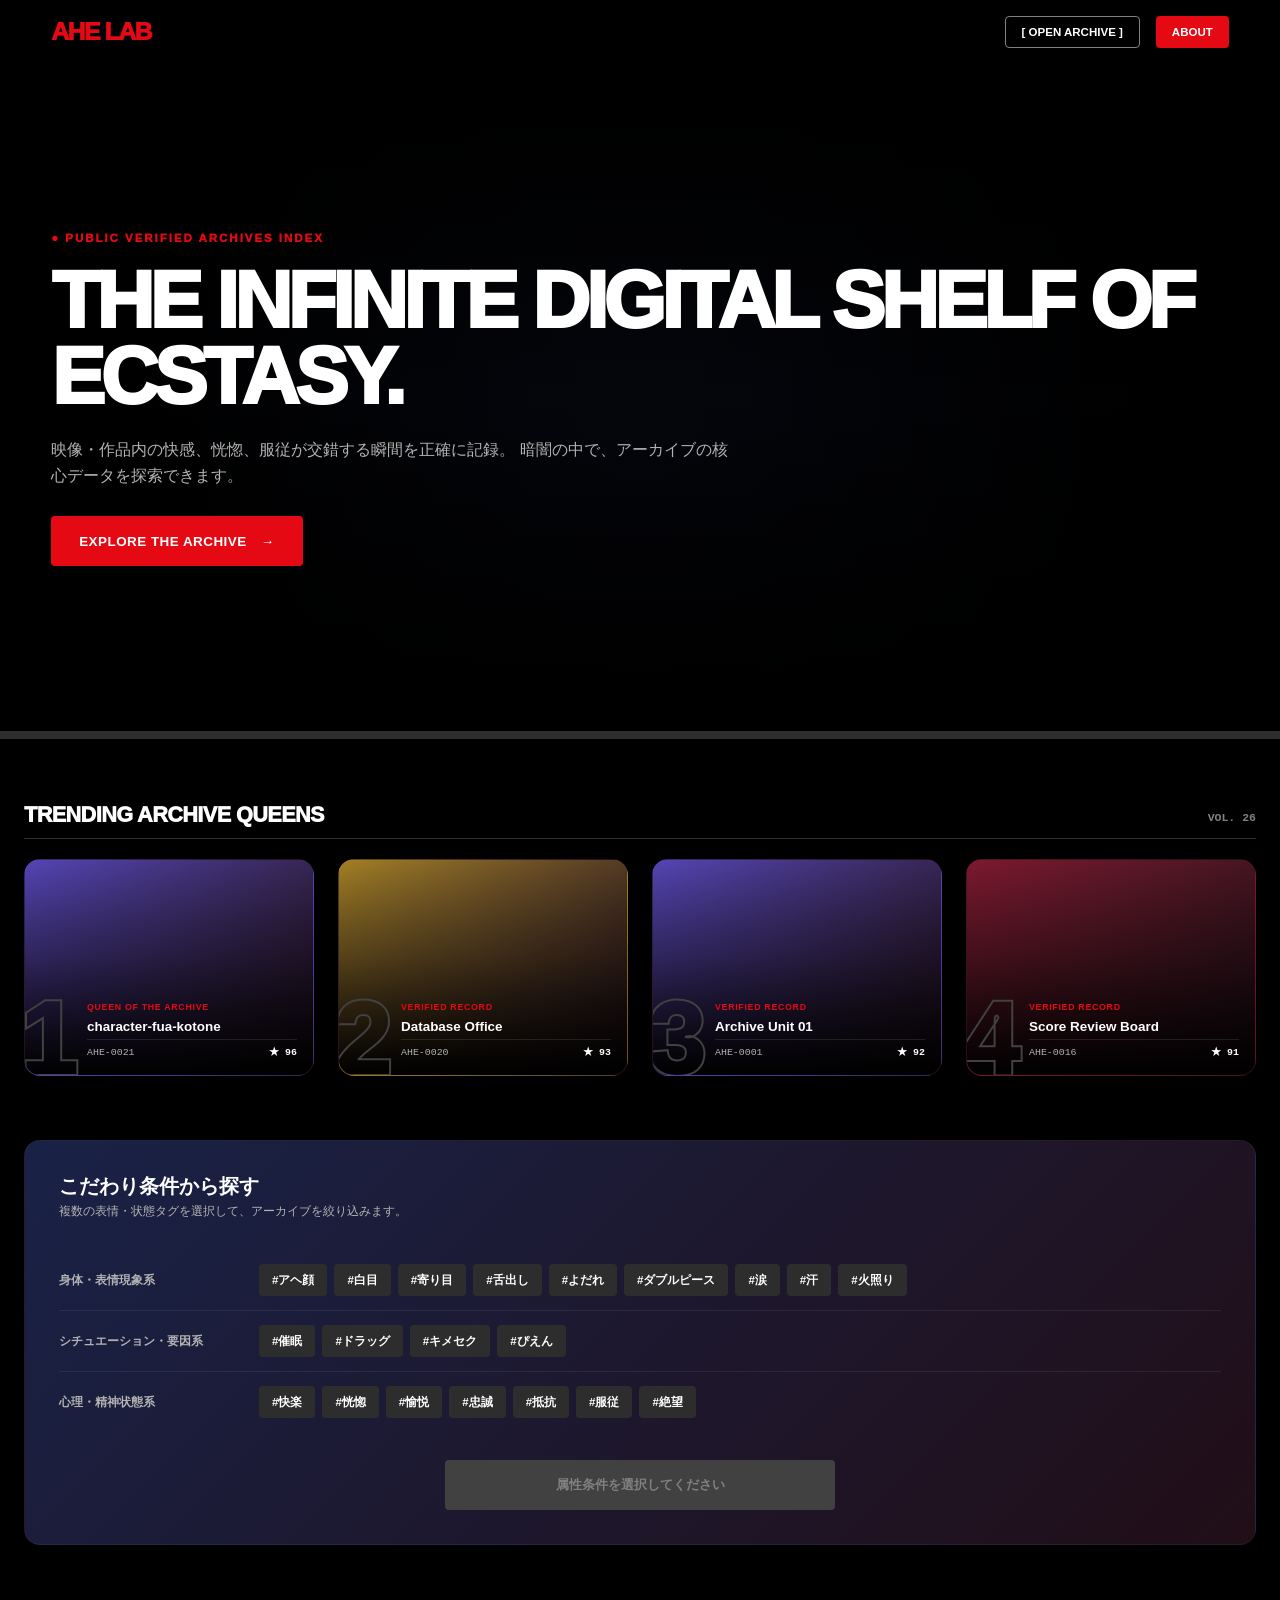
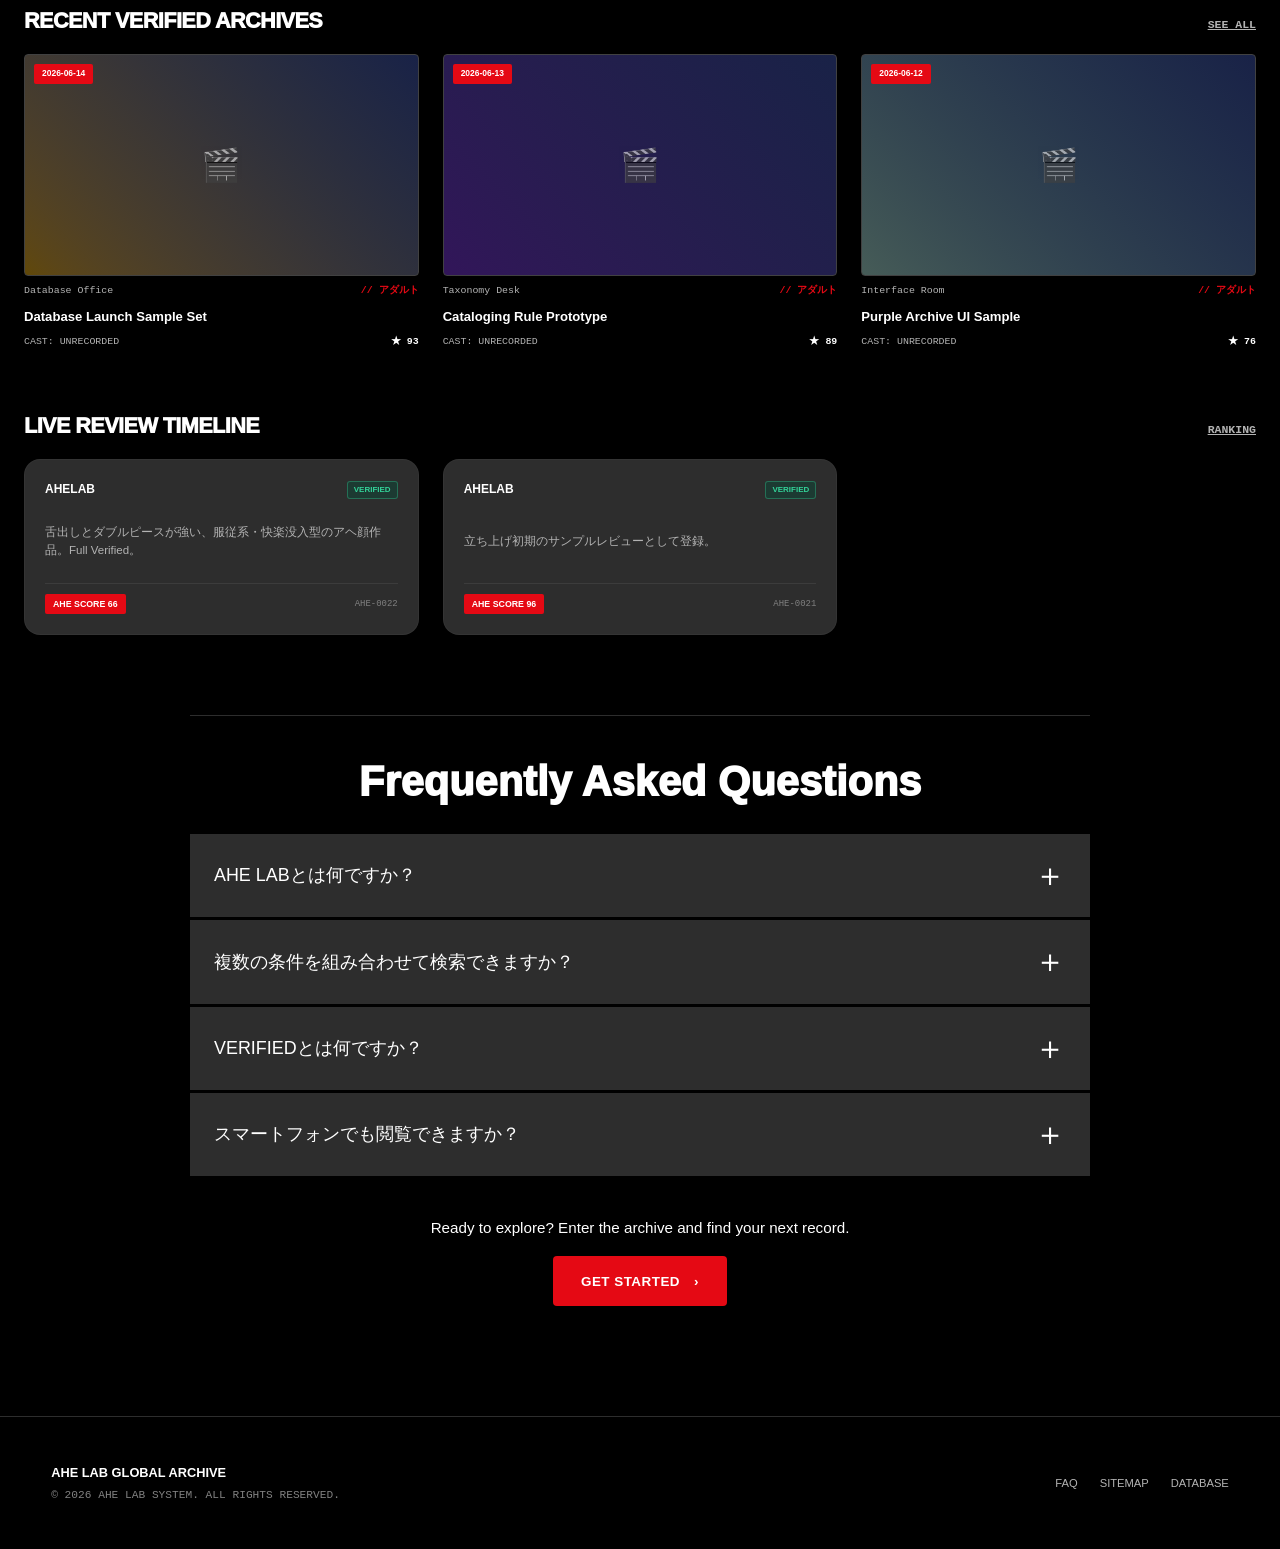
==== commit 525839f9: "Port archive top page design" ====
--- a/index.html
+++ b/index.html
@@ -3,129 +3,140 @@
 <head>
   <meta charset="UTF-8">
   <meta name="viewport" content="width=device-width, initial-scale=1.0">
-  <meta name="description" content="AHE LAB is a dark archive media site for discovering ahegao expression works by type, score, and tags.">
-  <meta property="og:title" content="AHE LAB | Work Archive">
-  <meta property="og:description" content="Discover works by latest additions, community score, type, and expression tags.">
+  <meta name="description" content="AHE LAB — 映像・作品内の表情表現を記録、分類、検索するデジタルアーカイブ。">
+  <meta property="og:title" content="AHE LAB | Expression Archive">
+  <meta property="og:description" content="表情表現の瞬間を記録・解析するデジタルアーカイブ。">
   <meta property="og:type" content="website">
   <meta property="og:url" content="index.html">
   <meta name="twitter:card" content="summary">
-  <meta name="twitter:title" content="AHE LAB | Work Archive">
-  <meta name="twitter:description" content="AHE LAB work discovery archive.">
+  <meta name="twitter:title" content="AHE LAB | Expression Archive">
+  <meta name="twitter:description" content="表情表現の瞬間を記録・解析するデジタルアーカイブ。">
   <link rel="canonical" href="index.html">
-  <title>AHE LAB | Work Archive</title>
-  <link rel="stylesheet" href="assets/css/style.css?v=13">
+  <title>AHE LAB | Expression Archive</title>
+  <link rel="stylesheet" href="assets/css/style.css?v=14">
 </head>
-<body class="home-page" data-page="home">
+<body class="home-page cinema-home" data-page="home">
   <div id="site-header"></div>
 
-  <main class="home-media-page">
-    <section class="home-feature-strip" aria-label="Featured works">
-      <div class="home-feature-grid" id="home-feature-strip"></div>
-    </section>
-
-    <section class="home-shelf-section home-character-section" aria-labelledby="home-character-title">
-      <div class="home-shelf-heading">
-        <p class="eyebrow">People</p>
-        <h2 id="home-character-title">出演者 / Characters</h2>
-        <a href="character.html">すべて見る</a>
-      </div>
-      <div class="home-shelf-frame">
-        <div class="home-character-shelf" id="home-character-shelf" aria-label="出演者とキャラクター"></div>
-        <button class="home-shelf-next" type="button" data-shelf-target="home-character-shelf" aria-label="出演者を横に送る">›</button>
-      </div>
-    </section>
-
-    <section class="home-shelf-section home-shelf-featured" aria-labelledby="home-new-title">
-      <div class="home-shelf-heading">
-        <p class="eyebrow">Latest</p>
-        <h1 id="home-new-title">New Works</h1>
-        <a href="database.html">すべて見る</a>
-      </div>
-      <div class="home-shelf-frame">
-        <div class="home-shelf" id="home-latest-shelf" aria-label="最新追加作品"></div>
-        <button class="home-shelf-next" type="button" data-shelf-target="home-latest-shelf" aria-label="New Worksを横に送る">›</button>
-      </div>
-    </section>
-
-    <section class="home-shelf-section" aria-labelledby="home-high-score-title">
-      <div class="home-shelf-heading">
-        <h2 id="home-high-score-title">Top Rated</h2>
-        <a href="ranking.html">ランキング</a>
-      </div>
-      <div class="home-shelf-frame">
-        <div class="home-shelf" id="home-high-score-shelf" aria-label="高評価作品"></div>
-        <button class="home-shelf-next" type="button" data-shelf-target="home-high-score-shelf" aria-label="Top Ratedを横に送る">›</button>
-      </div>
-    </section>
-
-    <section class="home-category-section" aria-labelledby="home-categories-title">
-      <div class="home-shelf-heading">
-        <h2 id="home-categories-title">Categories</h2>
-        <a href="database.html">すべて見る</a>
-      </div>
-      <div class="home-category-block" aria-labelledby="home-anime-title">
-        <div class="home-category-heading">
-          <h3 id="home-anime-title">アニメ</h3>
-          <a href="database.html?type=%E3%82%A2%E3%83%8B%E3%83%A1">すべて見る</a>
-        </div>
-        <div class="home-shelf-frame">
-          <div class="home-shelf" id="home-type-anime-shelf" aria-label="アニメ"></div>
-          <button class="home-shelf-next" type="button" data-shelf-target="home-type-anime-shelf" aria-label="アニメを横に送る">›</button>
-        </div>
-      </div>
-      <div class="home-category-block" aria-labelledby="home-manga-title">
-        <div class="home-category-heading">
-          <h3 id="home-manga-title">マンガ</h3>
-          <a href="database.html?type=%E3%83%9E%E3%83%B3%E3%82%AC">すべて見る</a>
-        </div>
-        <div class="home-shelf-frame">
-          <div class="home-shelf" id="home-type-manga-shelf" aria-label="マンガ"></div>
-          <button class="home-shelf-next" type="button" data-shelf-target="home-type-manga-shelf" aria-label="マンガを横に送る">›</button>
-        </div>
-      </div>
-      <div class="home-category-block" aria-labelledby="home-illustration-title">
-        <div class="home-category-heading">
-          <h3 id="home-illustration-title">イラスト</h3>
-          <a href="database.html?type=%E3%82%A4%E3%83%A9%E3%82%B9%E3%83%88">すべて見る</a>
-        </div>
-        <div class="home-shelf-frame">
-          <div class="home-shelf" id="home-type-illustration-shelf" aria-label="イラスト"></div>
-          <button class="home-shelf-next" type="button" data-shelf-target="home-type-illustration-shelf" aria-label="イラストを横に送る">›</button>
-        </div>
-      </div>
-      <div class="home-category-block" aria-labelledby="home-adult-title">
-        <div class="home-category-heading">
-          <h3 id="home-adult-title">アダルト</h3>
-          <a href="database.html?type=%E3%82%A2%E3%83%80%E3%83%AB%E3%83%88">すべて見る</a>
-        </div>
-        <div class="home-shelf-frame">
-          <div class="home-shelf" id="home-type-adult-shelf" aria-label="アダルト"></div>
-          <button class="home-shelf-next" type="button" data-shelf-target="home-type-adult-shelf" aria-label="アダルトを横に送る">›</button>
-        </div>
-      </div>
-      <div class="home-category-block" aria-labelledby="home-sns-title">
-        <div class="home-category-heading">
-          <h3 id="home-sns-title">SNS</h3>
-          <a href="database.html?type=SNS">すべて見る</a>
-        </div>
-        <div class="home-shelf-frame">
-          <div class="home-shelf" id="home-type-sns-shelf" aria-label="SNS"></div>
-          <button class="home-shelf-next" type="button" data-shelf-target="home-type-sns-shelf" aria-label="SNSを横に送る">›</button>
+  <main>
+    <section class="cinema-hero" aria-labelledby="cinema-hero-title">
+      <div class="cinema-hero-shade"></div>
+      <div class="cinema-hero-glow"></div>
+      <div class="cinema-hero-content">
+        <p class="cinema-kicker">● PUBLIC VERIFIED ARCHIVES INDEX</p>
+        <h1 id="cinema-hero-title">THE INFINITE DIGITAL SHELF OF ECSTASY.</h1>
+        <p class="cinema-hero-copy">
+          映像・作品内の快感、恍惚、服従が交錯する瞬間を正確に記録。
+          暗闇の中で、アーカイブの核心データを探索できます。
+        </p>
+        <div class="cinema-actions">
+          <a class="cinema-primary-button" href="database.html">EXPLORE THE ARCHIVE <span>→</span></a>
         </div>
       </div>
     </section>
 
-    <section class="home-shelf-section home-tag-section" aria-labelledby="home-tags-title">
-      <div class="home-shelf-heading">
-        <h2 id="home-tags-title">人気タグ</h2>
-        <a href="tag.html">タグ一覧</a>
-      </div>
-      <div class="tag-cloud home-tag-cloud" id="home-popular-tags"></div>
-    </section>
+    <div class="cinema-container">
+      <section class="cinema-section" aria-labelledby="trending-title">
+        <div class="cinema-section-heading cinema-heading-rule">
+          <h2 id="trending-title">Trending Archive Queens</h2>
+          <span>VOL. 26</span>
+        </div>
+        <div class="cinema-ranking-grid" id="cinema-ranking-grid"></div>
+      </section>
+
+      <section class="cinema-filter-panel" aria-labelledby="filter-title">
+        <div>
+          <h2 id="filter-title">こだわり条件から探す</h2>
+          <p>複数の表情・状態タグを選択して、アーカイブを絞り込みます。</p>
+        </div>
+        <div class="cinema-filter-groups">
+          <div class="cinema-filter-row">
+            <strong>身体・表情現象系</strong>
+            <div>
+              <button type="button" data-home-tag="アヘ顔">#アヘ顔</button>
+              <button type="button" data-home-tag="白目">#白目</button>
+              <button type="button" data-home-tag="寄り目">#寄り目</button>
+              <button type="button" data-home-tag="舌出し">#舌出し</button>
+              <button type="button" data-home-tag="よだれ">#よだれ</button>
+              <button type="button" data-home-tag="ダブルピース">#ダブルピース</button>
+              <button type="button" data-home-tag="涙">#涙</button>
+              <button type="button" data-home-tag="汗">#汗</button>
+              <button type="button" data-home-tag="火照り">#火照り</button>
+            </div>
+          </div>
+          <div class="cinema-filter-row">
+            <strong>シチュエーション・要因系</strong>
+            <div>
+              <button type="button" data-home-tag="催眠">#催眠</button>
+              <button type="button" data-home-tag="ドラッグ">#ドラッグ</button>
+              <button type="button" data-home-tag="キメセク">#キメセク</button>
+              <button type="button" data-home-tag="ぴえん">#ぴえん</button>
+            </div>
+          </div>
+          <div class="cinema-filter-row">
+            <strong>心理・精神状態系</strong>
+            <div>
+              <button type="button" data-home-tag="快楽">#快楽</button>
+              <button type="button" data-home-tag="恍惚">#恍惚</button>
+              <button type="button" data-home-tag="愉悦">#愉悦</button>
+              <button type="button" data-home-tag="忠誠">#忠誠</button>
+              <button type="button" data-home-tag="抵抗">#抵抗</button>
+              <button type="button" data-home-tag="服従">#服従</button>
+              <button type="button" data-home-tag="絶望">#絶望</button>
+            </div>
+          </div>
+        </div>
+        <div class="cinema-filter-actions">
+          <a id="cinema-filter-submit" class="cinema-filter-submit is-disabled" href="database.html">属性条件を選択してください</a>
+          <button id="cinema-filter-reset" class="cinema-filter-reset" type="button" hidden>選択をすべてリセット</button>
+        </div>
+      </section>
+
+      <section class="cinema-section" aria-labelledby="recent-title">
+        <div class="cinema-section-heading">
+          <h2 id="recent-title">Recent Verified Archives</h2>
+          <a href="database.html">SEE ALL</a>
+        </div>
+        <div class="cinema-recent-grid" id="cinema-recent-grid"></div>
+      </section>
+
+      <section class="cinema-section" aria-labelledby="timeline-title">
+        <div class="cinema-section-heading">
+          <h2 id="timeline-title">Live Review Timeline</h2>
+          <a href="ranking.html">RANKING</a>
+        </div>
+        <div class="cinema-timeline-grid" id="cinema-timeline-grid"></div>
+      </section>
+
+      <section class="cinema-faq" aria-labelledby="faq-title">
+        <h2 id="faq-title">Frequently Asked Questions</h2>
+        <div class="cinema-faq-list">
+          <details>
+            <summary>AHE LABとは何ですか？<span>＋</span></summary>
+            <p>作品内における特定の表情や精神状態を記録・分類し、検索できるデジタルアーカイブです。</p>
+          </details>
+          <details>
+            <summary>複数の条件を組み合わせて検索できますか？<span>＋</span></summary>
+            <p>表情、身体反応、精神状態などから複数のタグを選び、該当する作品を絞り込めます。</p>
+          </details>
+          <details>
+            <summary>VERIFIEDとは何ですか？<span>＋</span></summary>
+            <p>記録内容や分類情報について、アーカイブ上で確認済みであることを示すラベルです。</p>
+          </details>
+          <details>
+            <summary>スマートフォンでも閲覧できますか？<span>＋</span></summary>
+            <p>はい。スマートフォン、タブレット、デスクトップの各画面に対応しています。</p>
+          </details>
+        </div>
+        <div class="cinema-final-cta">
+          <p>Ready to explore? Enter the archive and find your next record.</p>
+          <a class="cinema-primary-button" href="database.html">GET STARTED <span>›</span></a>
+        </div>
+      </section>
+    </div>
   </main>
 
   <div id="site-footer"></div>
-
-  <script src="assets/js/app.js?v=12"></script>
+  <script src="assets/js/app.js?v=13"></script>
 </body>
 </html>
--- a/assets/css/style.css
+++ b/assets/css/style.css
@@ -3321,3 +3321,746 @@
     font-size: 1.65rem;
   }
 }
+
+/* Cinematic home page, ported from the ahelog-archive top page. */
+.cinema-home {
+  --cinema-red: #e50914;
+  --cinema-white: #ffffff;
+  --cinema-muted: #b3b3b3;
+  --cinema-dim: #808080;
+  --cinema-panel: #2d2d2d;
+  --cinema-panel-hover: #414141;
+  min-height: 100vh;
+  background: #000000;
+  color: var(--cinema-white);
+}
+
+.cinema-home main,
+.cinema-home h1,
+.cinema-home h2,
+.cinema-home h3,
+.cinema-home p {
+  color: inherit;
+}
+
+.cinema-header {
+  position: sticky;
+  top: 0;
+  z-index: 60;
+  display: flex;
+  min-height: 64px;
+  align-items: center;
+  justify-content: space-between;
+  gap: 24px;
+  padding: 0 clamp(24px, 4vw, 52px);
+  background: linear-gradient(180deg, rgba(0, 0, 0, 0.96), rgba(0, 0, 0, 0.28));
+}
+
+.cinema-brand {
+  color: var(--cinema-red);
+  font-size: clamp(1.2rem, 2vw, 1.55rem);
+  font-weight: 950;
+  letter-spacing: -0.06em;
+}
+
+.cinema-header nav {
+  display: flex;
+  align-items: center;
+  gap: 16px;
+}
+
+.cinema-outline-button,
+.cinema-signin-button {
+  display: inline-flex;
+  min-height: 32px;
+  align-items: center;
+  justify-content: center;
+  border-radius: 4px;
+  padding: 5px 16px;
+  font-size: 0.72rem;
+  font-weight: 800;
+}
+
+.cinema-outline-button {
+  border: 1px solid var(--cinema-dim);
+  background: rgba(0, 0, 0, 0.48);
+  color: var(--cinema-white);
+}
+
+.cinema-signin-button {
+  background: var(--cinema-red);
+  color: var(--cinema-white);
+}
+
+.cinema-hero {
+  position: relative;
+  display: flex;
+  min-height: 75vh;
+  align-items: center;
+  overflow: hidden;
+  border-bottom: 8px solid var(--cinema-panel);
+  padding: 72px clamp(24px, 4vw, 52px);
+  background: #000000;
+}
+
+.cinema-hero-shade,
+.cinema-hero-glow {
+  position: absolute;
+  inset: 0;
+}
+
+.cinema-hero-shade {
+  z-index: 1;
+  background: linear-gradient(0deg, #000000, rgba(0, 0, 0, 0.48), #000000);
+}
+
+.cinema-hero-glow {
+  background: radial-gradient(circle at center, rgba(25, 34, 71, 0.34), #000000 72%);
+}
+
+.cinema-hero-content {
+  position: relative;
+  z-index: 2;
+  width: min(1280px, 100%);
+  margin: 0 auto;
+}
+
+.cinema-kicker {
+  margin-bottom: 16px;
+  color: var(--cinema-red) !important;
+  font-size: 0.72rem;
+  font-weight: 950;
+  letter-spacing: 0.17em;
+}
+
+.cinema-hero h1 {
+  max-width: 1200px;
+  margin: 0;
+  font-size: clamp(3rem, 7vw, 5rem);
+  font-weight: 950;
+  letter-spacing: -0.055em;
+  line-height: 0.95;
+}
+
+.cinema-hero-copy {
+  max-width: 680px;
+  margin: 22px 0 0;
+  color: var(--cinema-muted) !important;
+  font-size: clamp(0.88rem, 1.5vw, 1rem);
+}
+
+.cinema-actions {
+  margin-top: 28px;
+}
+
+.cinema-primary-button {
+  display: inline-flex;
+  min-height: 50px;
+  align-items: center;
+  justify-content: center;
+  gap: 14px;
+  border-radius: 4px;
+  padding: 12px 28px;
+  background: var(--cinema-red);
+  color: var(--cinema-white);
+  font-size: 0.84rem;
+  font-weight: 900;
+  letter-spacing: 0.035em;
+}
+
+.cinema-primary-button:hover,
+.cinema-primary-button:focus-visible,
+.cinema-signin-button:hover,
+.cinema-signin-button:focus-visible {
+  background: #f6121d;
+  outline: none;
+}
+
+.cinema-container {
+  width: min(1280px, calc(100% - 48px));
+  margin: 0 auto;
+  padding: 64px 0 110px;
+}
+
+.cinema-section {
+  margin-top: 64px;
+}
+
+.cinema-section:first-child {
+  margin-top: 0;
+}
+
+.cinema-section-heading {
+  display: flex;
+  align-items: baseline;
+  justify-content: space-between;
+  gap: 20px;
+  margin-bottom: 20px;
+}
+
+.cinema-heading-rule {
+  align-items: flex-end;
+  border-bottom: 1px solid var(--cinema-panel);
+  padding-bottom: 10px;
+}
+
+.cinema-section-heading h2 {
+  margin: 0;
+  font-size: clamp(1.05rem, 2vw, 1.35rem);
+  font-weight: 950;
+  letter-spacing: -0.025em;
+  text-transform: uppercase;
+}
+
+.cinema-section-heading > span,
+.cinema-section-heading > a {
+  color: var(--cinema-dim);
+  font-family: ui-monospace, SFMono-Regular, Menlo, monospace;
+  font-size: 0.72rem;
+  font-weight: 800;
+}
+
+.cinema-section-heading > a {
+  color: var(--cinema-muted);
+  text-decoration: underline;
+}
+
+.cinema-ranking-grid {
+  display: grid;
+  grid-template-columns: repeat(4, minmax(0, 1fr));
+  gap: 24px;
+}
+
+.cinema-ranking-card {
+  position: relative;
+  display: block;
+  aspect-ratio: 4 / 3;
+  overflow: hidden;
+  border: 1px solid transparent;
+  border-radius: 16px;
+  background:
+    linear-gradient(135deg, color-mix(in srgb, var(--thumb-accent, #192247) 60%, #192247), #210e17);
+}
+
+.cinema-ranking-card:hover,
+.cinema-ranking-card:focus-visible {
+  border-color: rgba(255, 255, 255, 0.32);
+  outline: none;
+}
+
+.cinema-ranking-image,
+.cinema-recent-image {
+  position: absolute;
+  inset: 0;
+  width: 100%;
+  height: 100%;
+  object-fit: cover;
+}
+
+.cinema-ranking-shade {
+  position: absolute;
+  inset: 0;
+  background: linear-gradient(0deg, #000000 0%, rgba(0, 0, 0, 0.36) 55%, transparent 100%);
+}
+
+.cinema-rank-number {
+  position: absolute;
+  bottom: -16px;
+  left: -6px;
+  color: transparent;
+  font-size: clamp(5.5rem, 8vw, 7rem);
+  font-weight: 950;
+  line-height: 1;
+  -webkit-text-stroke: 2px var(--cinema-panel-hover);
+}
+
+.cinema-ranking-card:hover .cinema-rank-number {
+  -webkit-text-stroke-color: var(--cinema-muted);
+}
+
+.cinema-ranking-copy {
+  position: absolute;
+  right: 0;
+  bottom: 0;
+  left: 0;
+  display: grid;
+  gap: 2px;
+  padding: 16px 16px 14px 62px;
+}
+
+.cinema-ranking-copy small {
+  color: var(--cinema-red);
+  font-size: 0.55rem;
+  font-weight: 900;
+  letter-spacing: 0.08em;
+}
+
+.cinema-ranking-copy strong {
+  overflow: hidden;
+  color: var(--cinema-white);
+  font-size: 0.84rem;
+  text-overflow: ellipsis;
+  white-space: nowrap;
+}
+
+.cinema-ranking-copy > span {
+  display: flex;
+  justify-content: space-between;
+  border-top: 1px solid rgba(255, 255, 255, 0.1);
+  padding-top: 5px;
+  color: var(--cinema-muted);
+  font-family: ui-monospace, SFMono-Regular, Menlo, monospace;
+  font-size: 0.62rem;
+}
+
+.cinema-ranking-copy b {
+  color: var(--cinema-white);
+}
+
+.cinema-filter-panel {
+  display: grid;
+  gap: 28px;
+  margin-top: 64px;
+  border: 1px solid rgba(255, 255, 255, 0.04);
+  border-radius: 16px;
+  padding: clamp(24px, 4vw, 34px);
+  background: linear-gradient(135deg, #192247, #210e17);
+}
+
+.cinema-filter-panel h2 {
+  margin-bottom: 4px;
+  font-size: 1.25rem;
+}
+
+.cinema-filter-panel > div > p {
+  margin: 0;
+  color: var(--cinema-muted);
+  font-size: 0.76rem;
+}
+
+.cinema-filter-row {
+  display: grid;
+  grid-template-columns: 176px minmax(0, 1fr);
+  gap: 24px;
+  border-bottom: 1px solid rgba(255, 255, 255, 0.07);
+  padding: 14px 0;
+}
+
+.cinema-filter-row:last-child {
+  border-bottom: 0;
+}
+
+.cinema-filter-row > strong {
+  padding-top: 7px;
+  color: var(--cinema-muted);
+  font-size: 0.72rem;
+}
+
+.cinema-filter-row > div {
+  display: flex;
+  flex-wrap: wrap;
+  gap: 7px;
+}
+
+.cinema-filter-row button {
+  min-height: 32px;
+  border: 1px solid transparent;
+  border-radius: 4px;
+  padding: 5px 12px;
+  background: var(--cinema-panel);
+  color: var(--cinema-white);
+  cursor: pointer;
+  font-size: 0.72rem;
+  font-weight: 700;
+}
+
+.cinema-filter-row button:hover,
+.cinema-filter-row button:focus-visible {
+  border-color: var(--cinema-dim);
+  background: var(--cinema-panel-hover);
+  outline: none;
+}
+
+.cinema-filter-row button.is-selected {
+  border-color: var(--cinema-red);
+  background: var(--cinema-red);
+  box-shadow: 0 0 12px rgba(229, 9, 20, 0.42);
+}
+
+.cinema-filter-actions {
+  display: flex;
+  flex-direction: column;
+  align-items: center;
+  gap: 10px;
+}
+
+.cinema-filter-submit {
+  display: flex;
+  width: min(100%, 390px);
+  min-height: 50px;
+  align-items: center;
+  justify-content: center;
+  border-radius: 4px;
+  padding: 10px 18px;
+  background: var(--cinema-red);
+  color: var(--cinema-white);
+  font-size: 0.8rem;
+  font-weight: 900;
+  text-align: center;
+}
+
+.cinema-filter-submit.is-disabled {
+  pointer-events: none;
+  background: var(--cinema-panel-hover);
+  color: var(--cinema-dim);
+}
+
+.cinema-filter-reset {
+  border: 0;
+  background: transparent;
+  color: var(--cinema-muted);
+  cursor: pointer;
+  font-size: 0.7rem;
+  text-decoration: underline;
+}
+
+.cinema-recent-grid,
+.cinema-timeline-grid {
+  display: grid;
+  grid-template-columns: repeat(3, minmax(0, 1fr));
+  gap: 24px;
+}
+
+.cinema-recent-card {
+  display: grid;
+  gap: 7px;
+  min-width: 0;
+  color: var(--cinema-white);
+}
+
+.cinema-recent-cover {
+  position: relative;
+  display: grid;
+  aspect-ratio: 16 / 9;
+  place-items: center;
+  overflow: hidden;
+  border: 1px solid var(--cinema-panel-hover);
+  border-radius: 4px;
+  background:
+    linear-gradient(45deg, color-mix(in srgb, var(--thumb-accent, #210e17) 38%, transparent), #192247);
+}
+
+.cinema-recent-card:hover .cinema-recent-cover,
+.cinema-recent-card:focus-visible .cinema-recent-cover {
+  border-color: var(--cinema-muted);
+}
+
+.cinema-film-mark {
+  font-size: 2rem;
+  opacity: 0.62;
+}
+
+.cinema-recent-cover small {
+  position: absolute;
+  top: 9px;
+  left: 9px;
+  z-index: 2;
+  border-radius: 2px;
+  padding: 3px 8px;
+  background: var(--cinema-red);
+  color: var(--cinema-white);
+  font-size: 0.53rem;
+  font-weight: 900;
+}
+
+.cinema-recent-meta,
+.cinema-recent-bottom {
+  display: flex;
+  justify-content: space-between;
+  gap: 12px;
+  color: var(--cinema-muted);
+  font-family: ui-monospace, SFMono-Regular, Menlo, monospace;
+  font-size: 0.62rem;
+}
+
+.cinema-recent-meta b {
+  color: var(--cinema-red);
+}
+
+.cinema-recent-card > strong {
+  overflow: hidden;
+  color: var(--cinema-white);
+  font-size: 0.82rem;
+  text-overflow: ellipsis;
+  white-space: nowrap;
+}
+
+.cinema-recent-bottom b {
+  color: var(--cinema-white);
+}
+
+.cinema-timeline-card {
+  display: flex;
+  min-height: 176px;
+  flex-direction: column;
+  justify-content: space-between;
+  border: 1px solid rgba(255, 255, 255, 0.03);
+  border-radius: 16px;
+  padding: 20px;
+  background: var(--cinema-panel);
+  color: var(--cinema-white);
+}
+
+.cinema-timeline-card:hover,
+.cinema-timeline-card:focus-visible {
+  border-color: var(--cinema-panel-hover);
+  outline: none;
+}
+
+.cinema-timeline-top,
+.cinema-timeline-bottom {
+  display: flex;
+  align-items: center;
+  justify-content: space-between;
+  gap: 12px;
+}
+
+.cinema-timeline-top strong {
+  font-size: 0.75rem;
+}
+
+.cinema-timeline-top small {
+  border: 1px solid rgba(52, 211, 153, 0.35);
+  border-radius: 3px;
+  padding: 2px 6px;
+  background: rgba(6, 78, 59, 0.42);
+  color: #34d399;
+  font-size: 0.5rem;
+  font-weight: 900;
+}
+
+.cinema-timeline-card p {
+  display: -webkit-box;
+  overflow: hidden;
+  margin: 10px 0;
+  color: var(--cinema-muted);
+  font-size: 0.72rem;
+  -webkit-box-orient: vertical;
+  -webkit-line-clamp: 3;
+}
+
+.cinema-timeline-bottom {
+  border-top: 1px solid rgba(255, 255, 255, 0.07);
+  padding-top: 10px;
+}
+
+.cinema-timeline-bottom b {
+  border-radius: 2px;
+  padding: 3px 8px;
+  background: var(--cinema-red);
+  font-size: 0.55rem;
+}
+
+.cinema-timeline-bottom small {
+  color: var(--cinema-dim);
+  font-family: ui-monospace, SFMono-Regular, Menlo, monospace;
+  font-size: 0.56rem;
+}
+
+.cinema-faq {
+  width: min(900px, 100%);
+  margin: 80px auto 0;
+  border-top: 1px solid var(--cinema-panel);
+  padding-top: 42px;
+}
+
+.cinema-faq > h2 {
+  margin-bottom: 28px;
+  font-size: clamp(1.8rem, 4vw, 2.6rem);
+  font-weight: 950;
+  text-align: center;
+}
+
+.cinema-faq-list {
+  display: grid;
+  gap: 3px;
+}
+
+.cinema-faq details {
+  background: var(--cinema-panel);
+}
+
+.cinema-faq summary {
+  display: flex;
+  min-height: 70px;
+  align-items: center;
+  justify-content: space-between;
+  gap: 24px;
+  padding: 16px 24px;
+  cursor: pointer;
+  color: var(--cinema-white);
+  font-size: clamp(0.9rem, 2vw, 1.12rem);
+  list-style: none;
+}
+
+.cinema-faq summary::-webkit-details-marker {
+  display: none;
+}
+
+.cinema-faq summary:hover {
+  background: var(--cinema-panel-hover);
+}
+
+.cinema-faq summary span {
+  font-size: 2rem;
+  font-weight: 300;
+  transition: transform 160ms ease;
+}
+
+.cinema-faq details[open] summary span {
+  transform: rotate(45deg);
+}
+
+.cinema-faq details p {
+  margin: 2px 0 0;
+  border-top: 1px solid rgba(255, 255, 255, 0.05);
+  padding: 22px 24px;
+  color: var(--cinema-white);
+  font-size: 0.9rem;
+}
+
+.cinema-final-cta {
+  display: grid;
+  justify-items: center;
+  gap: 16px;
+  padding-top: 40px;
+  text-align: center;
+}
+
+.cinema-final-cta p {
+  margin: 0;
+  font-size: 0.95rem;
+}
+
+.cinema-footer {
+  display: flex;
+  align-items: center;
+  justify-content: space-between;
+  gap: 24px;
+  border-top: 1px solid var(--cinema-panel);
+  padding: 46px clamp(24px, 4vw, 52px);
+  background: #000000;
+  color: var(--cinema-muted);
+  font-size: 0.7rem;
+}
+
+.cinema-footer strong {
+  color: var(--cinema-white);
+  font-size: 0.8rem;
+}
+
+.cinema-footer p {
+  margin: 3px 0 0;
+  color: var(--cinema-dim);
+  font-family: ui-monospace, SFMono-Regular, Menlo, monospace;
+}
+
+.cinema-footer nav {
+  display: flex;
+  flex-wrap: wrap;
+  gap: 22px;
+}
+
+.cinema-footer a:hover,
+.cinema-footer a:focus-visible,
+.cinema-outline-button:hover,
+.cinema-outline-button:focus-visible {
+  color: var(--cinema-white);
+  outline: none;
+}
+
+@media (max-width: 900px) {
+  .cinema-ranking-grid {
+    grid-template-columns: repeat(2, minmax(0, 1fr));
+  }
+
+  .cinema-filter-row {
+    grid-template-columns: 1fr;
+    gap: 8px;
+  }
+
+  .cinema-filter-row > strong {
+    padding-top: 0;
+  }
+}
+
+@media (max-width: 680px) {
+  .cinema-header {
+    position: sticky;
+    min-height: 58px;
+    padding-inline: 16px;
+  }
+
+  .cinema-header nav {
+    gap: 8px;
+  }
+
+  .cinema-outline-button,
+  .cinema-signin-button {
+    min-height: 30px;
+    padding-inline: 10px;
+    font-size: 0.62rem;
+  }
+
+  .cinema-hero {
+    min-height: 68vh;
+    padding: 62px 20px;
+  }
+
+  .cinema-hero h1 {
+    font-size: clamp(2.75rem, 14vw, 4.5rem);
+  }
+
+  .cinema-container {
+    width: min(100% - 32px, 1280px);
+    padding-top: 46px;
+  }
+
+  .cinema-ranking-grid,
+  .cinema-recent-grid,
+  .cinema-timeline-grid {
+    grid-template-columns: 1fr;
+  }
+
+  .cinema-ranking-card {
+    aspect-ratio: 16 / 10;
+  }
+
+  .cinema-filter-panel {
+    margin-top: 48px;
+    padding: 22px 18px;
+  }
+
+  .cinema-section {
+    margin-top: 52px;
+  }
+
+  .cinema-section-heading {
+    align-items: flex-end;
+  }
+
+  .cinema-faq {
+    margin-top: 60px;
+  }
+
+  .cinema-faq summary {
+    min-height: 64px;
+    padding-inline: 18px;
+  }
+
+  .cinema-footer {
+    align-items: flex-start;
+    flex-direction: column;
+    padding-inline: 20px;
+  }
+}
